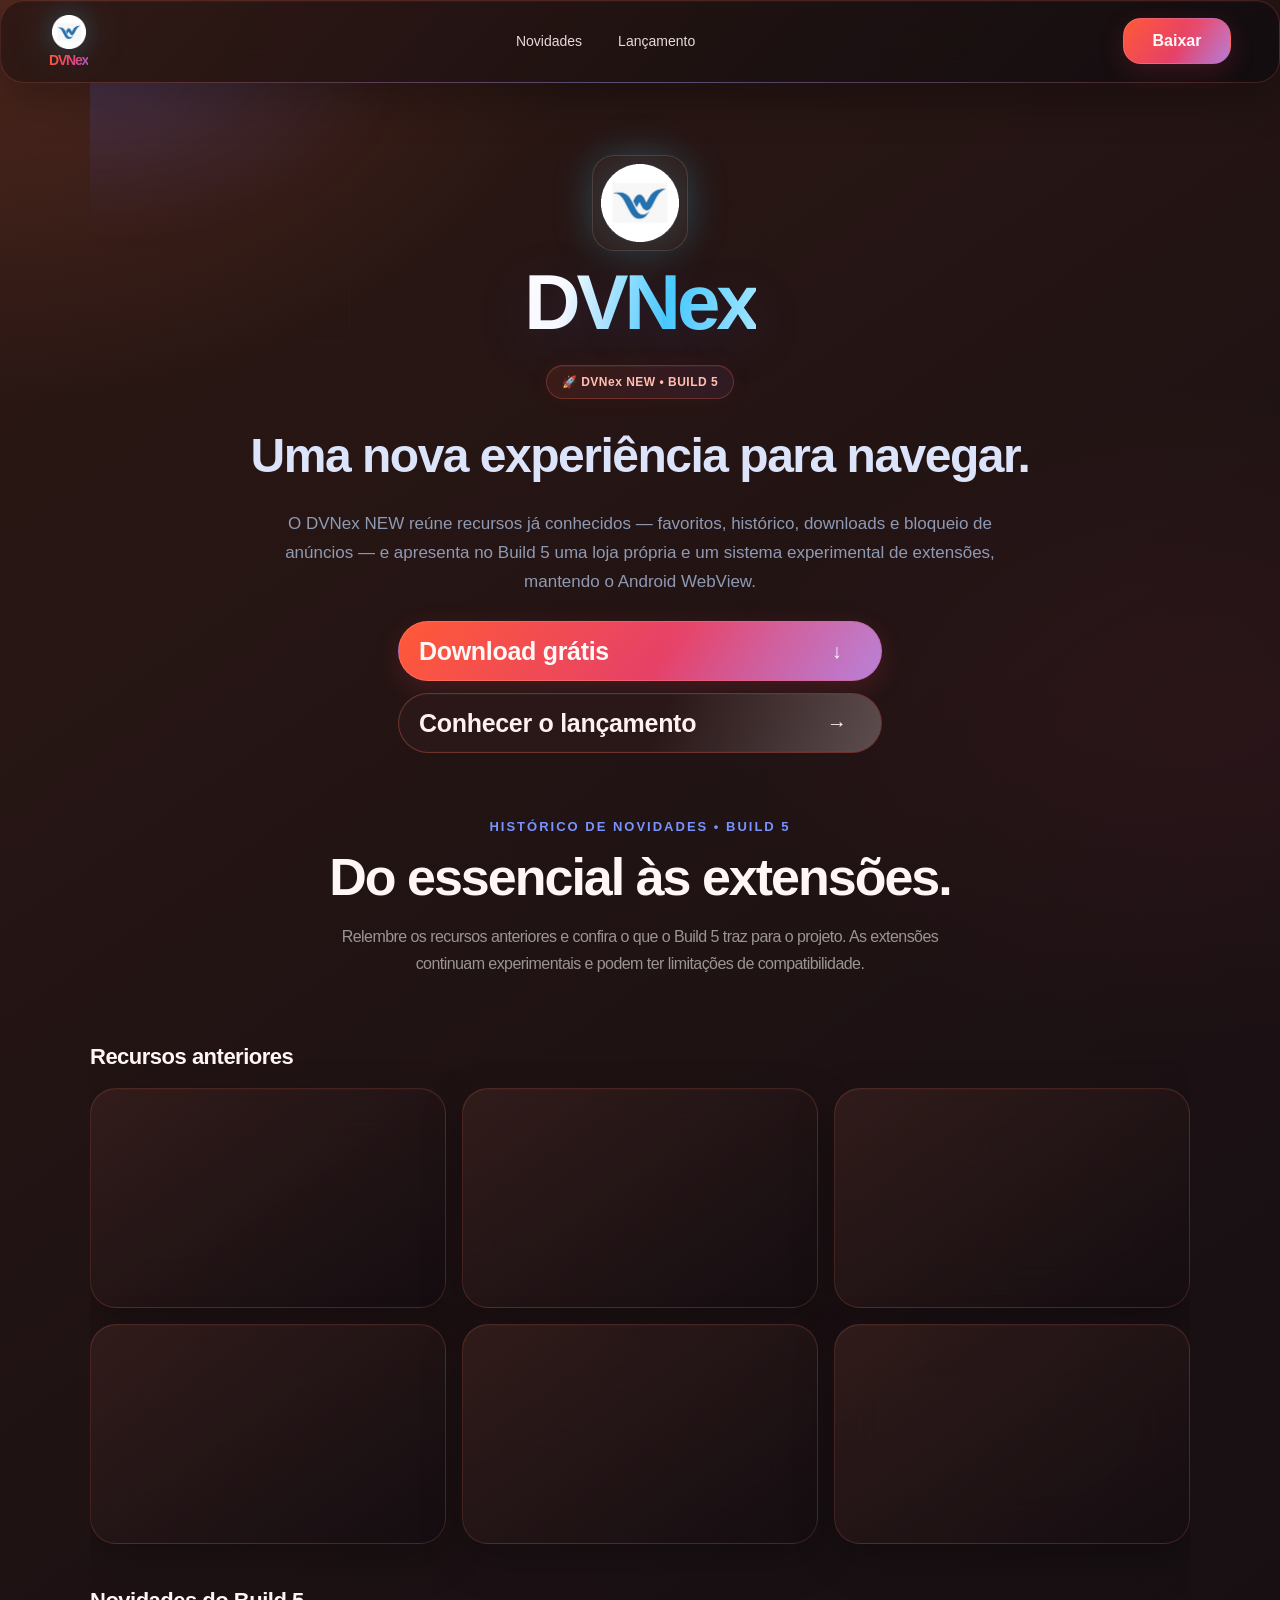
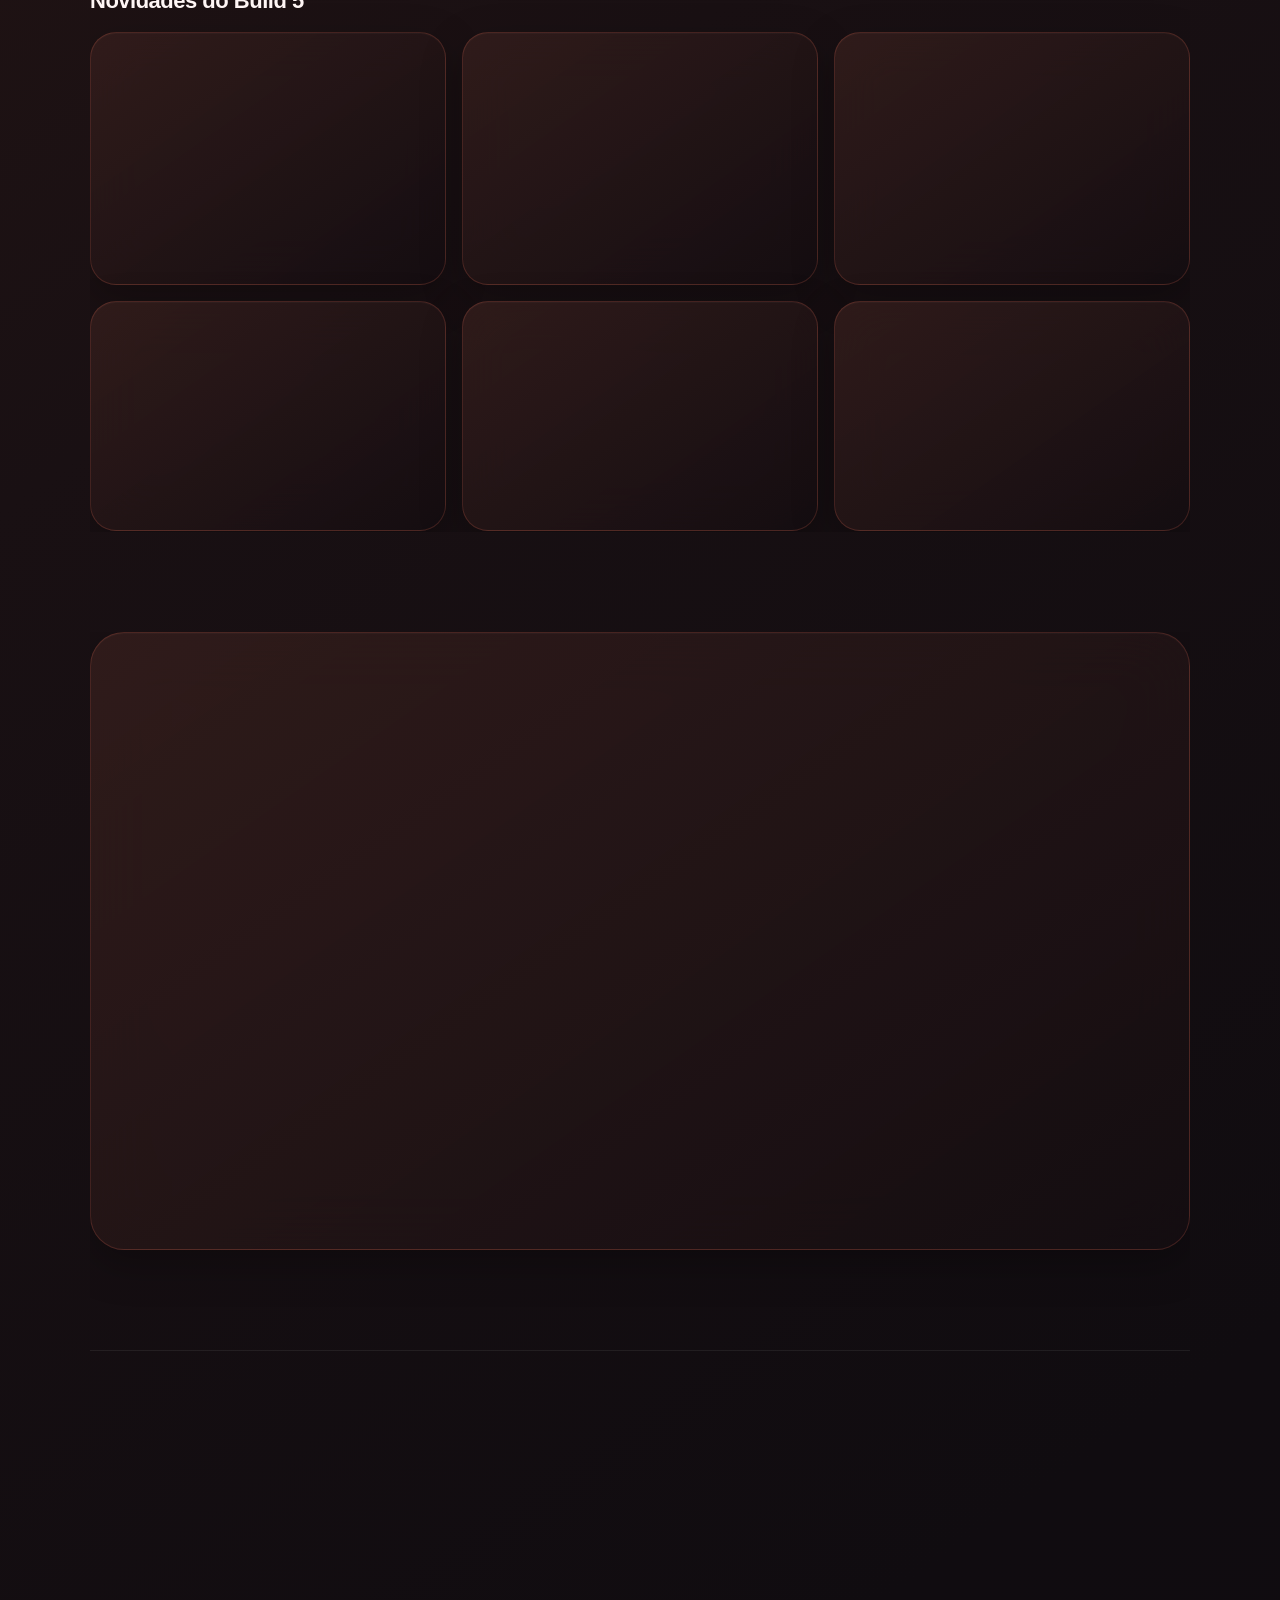
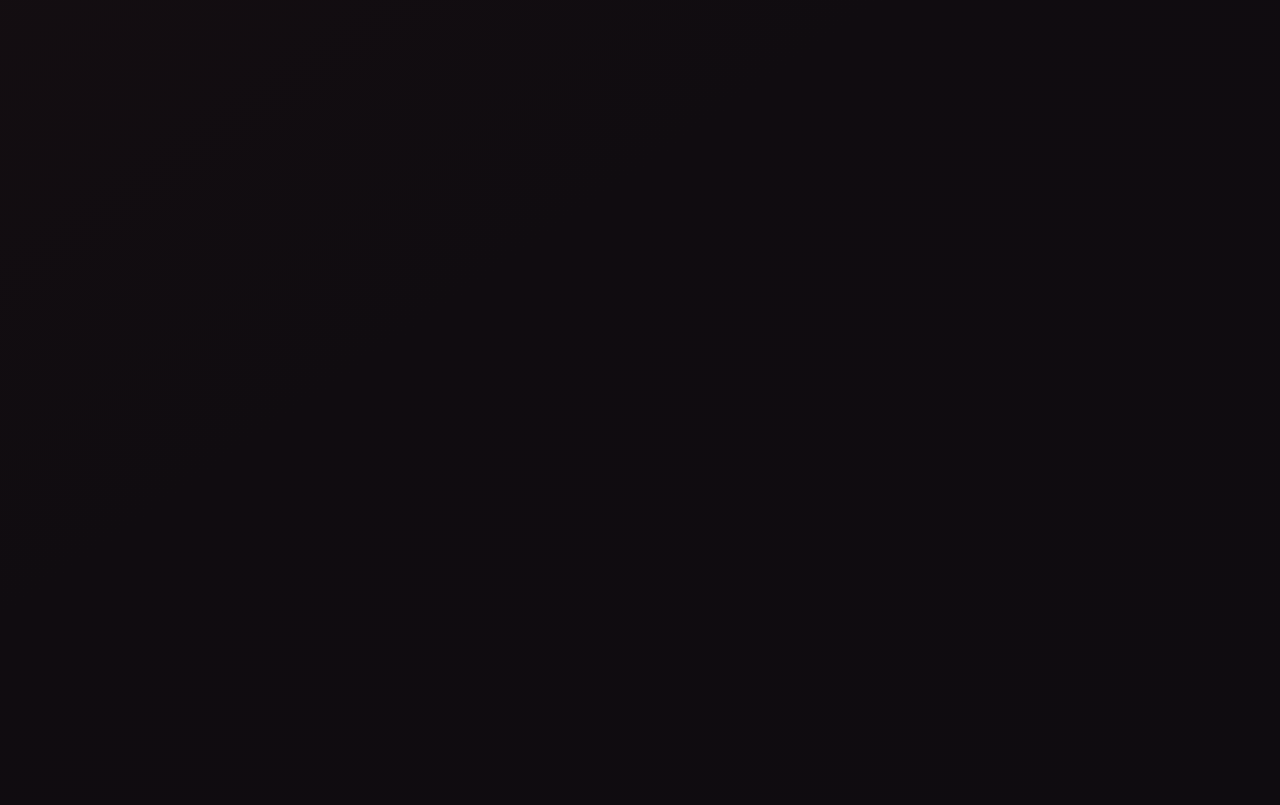
==== index.html @ d97e9b71 "Atualiza o site para Build 5 e restaura as novidades anteriores" ====
<!DOCTYPE html>

<html lang="pt-BR">
<head>
<meta charset="utf-8"/>
<meta content="width=device-width, initial-scale=1.0" name="viewport"/>
<meta name="theme-color" content="#100c10"/>
<title>DVNex NEW — Build 5 | Novidades e recursos</title>
<meta content="Conheça os recursos anteriores do DVNex NEW e as novidades do Build 5: loja própria de extensões, DVNex Extensions Engine experimental, personalização, leitor e controles de fonte." name="description"/>
<style>

        * {
            margin: 0;
            padding: 0;
            box-sizing: border-box;
        }

        html {
            scroll-behavior: smooth;
        }

        body {
            font-family:
                Inter,
                -apple-system,
                BlinkMacSystemFont,
                "Segoe UI",
                sans-serif;

            background:
                radial-gradient(
                    circle at 20% 10%,
                    rgba(60, 100, 255, .16),
                    transparent 35%
                ),
                radial-gradient(
                    circle at 80% 30%,
                    rgba(100, 70, 255, .12),
                    transparent 35%
                ),
                #070a12;

            color: #ffffff;

            min-height: 100vh;

            overflow-x: hidden;
        }

        body::before {
            content: "";

            position: fixed;

            inset: 0;

            pointer-events: none;

            background:
                linear-gradient(
                    120deg,
                    transparent 0%,
                    rgba(255,255,255,.025) 50%,
                    transparent 100%
                );

            opacity: .7;

            z-index: -1;
        }

        header {

            position: static;

            top: 18px;
            left: 50%;

            transform: translateX(-50%);

            width: min(
                1100px,
                calc(100% - 30px)
            );

            height: 70px;

            display: flex;

            align-items: center;

            justify-content: space-between;

            padding:
                0 18px;

            border:
                1px solid
                rgba(255,255,255,.10);

            border-radius: 24px;

            background:
                rgba(15,20,34,.68);

            backdrop-filter:
                blur(25px);

            -webkit-backdrop-filter:
                blur(25px);

            box-shadow:
                0 20px 60px
                rgba(0,0,0,.35);

            z-index: 1000;
        }

        .brand {

            display: flex;

            align-items: center;

            gap: 12px;

            text-decoration: none;

            color: white;
        }

        .brand-logo {

            width: 44px;
            height: 44px;

            object-fit: contain;

            display: block;

            border-radius: 12px;

            filter:
                drop-shadow(
                    0 6px 18px
                    rgba(70,110,255,.35)
                );
        }

        .brand-name {

            font-size: 18px;

            font-weight: 700;

            letter-spacing: -.4px;
        }

        nav {

            display: flex;

            align-items: center;

            gap: 8px;
        }

        nav a {

            color:
                rgba(255,255,255,.72);

            text-decoration: none;

            font-size: 14px;

            font-weight: 500;

            padding:
                10px 14px;

            border-radius: 14px;

            transition:
                .25s ease;
        }

        nav a:hover {

            color: white;

            background:
                rgba(255,255,255,.07);
        }

        .hero {

            min-height: 100vh;

            display: flex;

            align-items: center;

            justify-content: center;

            text-align: center;

            padding:
                130px 20px 80px;
        }

        .hero-content {

            max-width: 850px;

            margin: auto;
        }

        .hero-logo {

            width: 120px;
            height: 120px;

            object-fit: contain;

            display: block;

            margin:
                0 auto 28px;

            border-radius: 30px;

            filter:
                drop-shadow(
                    0 15px 45px
                    rgba(70,110,255,.30)
                );

            animation:
                logoFloat 4s ease-in-out infinite;
        }

        @keyframes logoFloat {

            0%,
            100% {
                transform:
                    translateY(0);
            }

            50% {
                transform:
                    translateY(-8px);
            }
        }

        .launch-badge {

            display: inline-flex;

            align-items: center;

            gap: 8px;

            padding:
                9px 16px;

            border:
                1px solid
                rgba(100,140,255,.25);

            border-radius: 999px;

            background:
                rgba(65,95,180,.12);

            color:
                #aebfff;

            font-size: 13px;

            font-weight: 600;

            margin-bottom: 22px;
        }

        .hero h1 {

            font-size:
                clamp(
                    48px,
                    9vw,
                    92px
                );

            line-height: .95;

            letter-spacing:
                -5px;

            margin-bottom: 25px;

            background:
                linear-gradient(
                    135deg,
                    #ffffff,
                    #b8c7ff 50%,
                    #728cff
                );

            -webkit-background-clip:
                text;

            background-clip:
                text;

            color:
                transparent;
        }

        .hero h2 {

            font-size:
                clamp(
                    22px,
                    4vw,
                    38px
                );

            margin-bottom: 18px;

            color:
                rgba(255,255,255,.94);
        }

        .hero p {

            max-width: 700px;

            margin:
                0 auto;

            color:
                rgba(255,255,255,.62);

            font-size: 18px;

            line-height: 1.7;
        }

        .hero-buttons {

            display: flex;

            justify-content: center;

            flex-wrap: wrap;

            gap: 12px;

            margin-top: 34px;
        }

        .button {

            display: inline-flex;

            align-items: center;

            justify-content: center;

            min-width: 170px;

            padding:
                14px 22px;

            border-radius: 17px;

            text-decoration: none;

            font-size: 14px;

            font-weight: 700;

            transition:
                transform .25s ease,
                background .25s ease,
                border .25s ease;
        }

        .button:hover {

            transform:
                translateY(-3px);
        }

        .button-primary {

            color: white;

            background:
                linear-gradient(
                    135deg,
                    #4b6cff,
                    #6d55ff
                );

            box-shadow:
                0 15px 40px
                rgba(70,90,255,.25);
        }

        .button-secondary {

            color: white;

            background:
                rgba(255,255,255,.055);

            border:
                1px solid
                rgba(255,255,255,.10);

            backdrop-filter:
                blur(15px);
        }

        section {

            width:
                min(
                    1100px,
                    calc(100% - 30px)
                );

            margin:
                0 auto;

            padding:
                100px 0;
        }

        .section-title {

            text-align: center;

            margin-bottom: 55px;
        }

        .section-title span {

            color:
                #7992ff;

            font-size: 13px;

            font-weight: 700;

            text-transform: uppercase;

            letter-spacing: 2px;
        }

        .section-title h2 {

            margin-top: 12px;

            font-size:
                clamp(
                    32px,
                    5vw,
                    52px
                );

            letter-spacing:
                -2px;
        }

        .section-title p {

            max-width: 650px;

            margin:
                16px auto 0;

            color:
                rgba(255,255,255,.55);

            line-height: 1.7;
        }

        .features {

            display: grid;

            grid-template-columns:
                repeat(
                    3,
                    1fr
                );

            gap: 16px;
        }

        .card {

            position: relative;

            padding: 28px;

            min-height: 220px;

            border:
                1px solid
                rgba(255,255,255,.09);

            border-radius: 26px;

            background:
                linear-gradient(
                    145deg,
                    rgba(255,255,255,.075),
                    rgba(255,255,255,.025)
                );

            backdrop-filter:
                blur(25px);

            -webkit-backdrop-filter:
                blur(25px);

            overflow: hidden;

            transition:
                transform .35s ease,
                border .35s ease,
                box-shadow .35s ease;
        }

        .card::before {

            content: "";

            position: absolute;

            width: 150px;
            height: 150px;

            top: -80px;
            right: -60px;

            border-radius: 50%;

            background:
                rgba(85,110,255,.16);

            filter:
                blur(25px);
        }

        .card:hover {

            transform:
                translateY(-7px);

            border-color:
                rgba(110,135,255,.25);

            box-shadow:
                0 25px 60px
                rgba(0,0,0,.25);
        }

        .card-icon {

            width: 50px;
            height: 50px;

            display: flex;

            align-items: center;
            justify-content: center;

            border-radius: 16px;

            background:
                rgba(90,115,255,.13);

            border:
                1px solid
                rgba(110,135,255,.16);

            font-size: 23px;

            margin-bottom: 22px;
        }

        .card h3 {

            font-size: 20px;

            margin-bottom: 10px;
        }

        .card p {

            color:
                rgba(255,255,255,.55);

            line-height: 1.65;

            font-size: 14px;
        }

        .downloads-box {

            position: relative;

            padding:
                65px 30px;

            text-align: center;

            border-radius: 34px;

            border:
                1px solid
                rgba(110,135,255,.18);

            background:
                radial-gradient(
                    circle at center,
                    rgba(80,100,255,.12),
                    rgba(255,255,255,.025)
                );

            backdrop-filter:
                blur(30px);

            overflow: hidden;
        }

        .downloads-box::before {

            content: "";

            position: absolute;

            width: 300px;
            height: 300px;

            left: 50%;
            top: 50%;

            transform:
                translate(-50%,-50%);

            background:
                rgba(80,100,255,.08);

            filter:
                blur(80px);

            border-radius: 50%;
        }

        .downloads-content {

            position: relative;

            z-index: 1;
        }

        .download-logo {

            width: 75px;
            height: 75px;

            object-fit: contain;

            margin:
                0 auto 20px;

            border-radius: 20px;

            filter:
                drop-shadow(
                    0 10px 30px
                    rgba(70,110,255,.30)
                );
        }

        .downloads-box h2 {

            font-size:
                clamp(
                    30px,
                    5vw,
                    48px
                );

            letter-spacing:
                -2px;

            margin-bottom: 15px;
        }

        .official {

            display: inline-block;

            padding:
                10px 18px;

            border-radius: 999px;

            background:
                rgba(76,105,255,.13);

            border:
                1px solid
                rgba(100,130,255,.22);

            color:
                #aebdff;

            font-weight: 700;

            font-size: 14px;

            margin-bottom: 22px;
        }

        .downloads-box p {

            max-width: 620px;

            margin:
                0 auto;

            color:
                rgba(255,255,255,.58);

            line-height: 1.7;
        }

        .launch-date {

            margin-top: 25px;

            font-size: 20px;

            font-weight: 800;

            color: white;
        }

        .download-disabled {

            display: inline-flex;

            margin-top: 28px;

            padding:
                14px 24px;

            border-radius: 16px;

            background:
                rgba(255,255,255,.05);

            border:
                1px solid
                rgba(255,255,255,.09);

            color:
                rgba(255,255,255,.45);

            font-size: 14px;

            font-weight: 700;
        }

        .release {

            text-align: center;

            padding-bottom:
                120px;
        }

        .release h2 {

            font-size:
                clamp(
                    38px,
                    7vw,
                    70px
                );

            letter-spacing:
                -3px;

            margin-bottom: 20px;
        }

        .release p {

            color:
                rgba(255,255,255,.55);

            font-size: 17px;

            line-height: 1.7;

            max-width: 600px;

            margin:
                auto;
        }

        .release-date {

            display: inline-block;

            margin-top: 28px;

            font-size: 18px;

            font-weight: 800;

            padding:
                13px 22px;

            border-radius: 17px;

            background:
                linear-gradient(
                    135deg,
                    rgba(70,100,255,.18),
                    rgba(110,75,255,.14)
                );

            border:
                1px solid
                rgba(100,125,255,.2);
        }

        footer {

            width:
                min(
                    1100px,
                    calc(100% - 30px)
                );

            margin:
                auto;

            padding:
                30px 0 45px;

            border-top:
                1px solid
                rgba(255,255,255,.07);

            display: flex;

            align-items: center;

            justify-content: space-between;

            gap: 20px;
        }

        .footer-brand {

            display: flex;

            align-items: center;

            gap: 10px;
        }

        .footer-logo {

            width: 34px;
            height: 34px;

            object-fit: contain;

            border-radius: 9px;
        }

        .footer-brand span {

            font-size: 14px;

            font-weight: 700;

            color:
                rgba(255,255,255,.75);
        }

        footer p {

            color:
                rgba(255,255,255,.35);

            font-size: 12px;
        }

        @media (max-width: 800px) {

            nav a {

                display: none;
            }

            .features {

                grid-template-columns:
                    1fr 1fr;
            }

            .hero h1 {

                letter-spacing:
                    -3px;
            }
        }

        @media (max-width: 560px) {

            header {

                height: 62px;

                top: 10px;

                border-radius: 20px;
            }

            .brand-logo {

                width: 38px;
                height: 38px;
            }

            .brand-name {

                font-size: 16px;
            }

            .hero {

                padding-top:
                    110px;
            }

            .hero-logo {

                width: 95px;
                height: 95px;
            }

            .hero p {

                font-size: 15px;
            }

            .features {

                grid-template-columns:
                    1fr;
            }

            section {

                padding:
                    70px 0;
            }

            .downloads-box {

                padding:
                    50px 20px;
            }

            footer {

                flex-direction:
                    column;

                text-align: center;
            }
        }

        .reveal {

            opacity: 0;

            transform:
                translateY(25px);

            transition:
                opacity .8s ease,
                transform .8s ease;
        }

        .reveal.active {

            opacity: 1;

            transform:
                translateY(0);
        }

        

        :root {
            --dv-blue: #6f8cff;
            --dv-purple: #9b7cff;
            --dv-text: rgba(255,255,255,.92);
            --dv-muted: rgba(255,255,255,.58);
            --dv-line: rgba(255,255,255,.10);
        }

        body {
            background:
                radial-gradient(circle at 50% -10%, rgba(92,122,255,.22), transparent 34%),
                radial-gradient(circle at 5% 45%, rgba(73,103,255,.10), transparent 30%),
                radial-gradient(circle at 95% 65%, rgba(142,92,255,.10), transparent 30%),
                #05070d;
        }

        body::after {
            content: "";
            position: fixed;
            inset: 0;
            pointer-events: none;
            z-index: -1;
            opacity: .32;
            background-image:
                linear-gradient(rgba(255,255,255,.018) 1px, transparent 1px),
                linear-gradient(90deg, rgba(255,255,255,.018) 1px, transparent 1px);
            background-size: 42px 42px;
            mask-image: linear-gradient(to bottom, black, transparent 80%);
        }

        header {
            border-color: rgba(255,255,255,.14);
            background: rgba(10,14,25,.62);
            box-shadow:
                0 22px 70px rgba(0,0,0,.42),
                inset 0 1px 0 rgba(255,255,255,.08);
        }

        header::after {
            content: "";
            position: absolute;
            left: 18px;
            right: 18px;
            bottom: -1px;
            height: 1px;
            background: linear-gradient(90deg, transparent, rgba(118,145,255,.55), transparent);
            opacity: .7;
        }

        .hero {
            position: relative;
        }

        .hero::before {
            content: "";
            position: absolute;
            width: min(620px, 90vw);
            height: 300px;
            left: 50%;
            top: 43%;
            transform: translate(-50%, -50%);
            background: radial-gradient(ellipse, rgba(79,105,255,.18), transparent 68%);
            filter: blur(22px);
            pointer-events: none;
            z-index: -1;
        }

        .hero-logo {
            width: 138px;
            height: 138px;
            padding: 8px;
            border: 1px solid rgba(255,255,255,.13);
            background: rgba(255,255,255,.035);
            box-shadow:
                0 25px 80px rgba(65,92,255,.25),
                inset 0 1px 0 rgba(255,255,255,.12);
        }

        .launch-badge {
            box-shadow:
                0 10px 35px rgba(76,101,255,.12),
                inset 0 1px 0 rgba(255,255,255,.08);
        }

        .hero h1 {
            text-shadow: 0 12px 55px rgba(89,113,255,.18);
        }

        .button {
            position: relative;
            overflow: hidden;
            border: 1px solid transparent;
            box-shadow: inset 0 1px 0 rgba(255,255,255,.12);
        }

        .button::before {
            content: "";
            position: absolute;
            top: 0;
            left: -120%;
            width: 80%;
            height: 100%;
            background: linear-gradient(100deg, transparent, rgba(255,255,255,.20), transparent);
            transform: skewX(-20deg);
            transition: left .65s ease;
        }

        .button:hover::before {
            left: 140%;
        }

        .button-primary {
            border-color: rgba(145,158,255,.28);
            box-shadow:
                0 16px 45px rgba(67,91,255,.24),
                inset 0 1px 0 rgba(255,255,255,.16);
        }

        .button-secondary {
            border-color: rgba(255,255,255,.13);
        }

        .card {
            background:
                linear-gradient(145deg, rgba(255,255,255,.085), rgba(255,255,255,.022));
            box-shadow:
                inset 0 1px 0 rgba(255,255,255,.055),
                0 12px 45px rgba(0,0,0,.10);
        }

        .card:hover {
            box-shadow:
                0 30px 75px rgba(0,0,0,.30),
                inset 0 1px 0 rgba(255,255,255,.08);
        }

        .card-icon {
            box-shadow:
                inset 0 1px 0 rgba(255,255,255,.08),
                0 10px 25px rgba(55,80,255,.08);
        }

        .downloads-box {
            box-shadow:
                0 35px 100px rgba(0,0,0,.28),
                inset 0 1px 0 rgba(255,255,255,.08);
        }

        .launch-date {
            box-shadow:
                0 12px 35px rgba(65,90,255,.10),
                inset 0 1px 0 rgba(255,255,255,.08);
        }

        .download-disabled {
            border: 1px solid rgba(255,255,255,.09);
            cursor: default;
        }

        footer {
            position: relative;
        }

        @media (max-width: 560px) {
            .hero-logo {
                width: 108px;
                height: 108px;
            }

            .hero h1 {
                font-size: clamp(48px, 16vw, 72px);
            }

            .hero-buttons {
                width: 100%;
            }

            .button,
            .download-disabled {
                width: 100%;
                min-width: 0;
            }
        }

        

        header {
            height: 68px;
            top: 14px;
            width: min(1120px, calc(100% - 28px));
            padding: 0 14px 0 12px;
            border-radius: 20px;
            background: rgba(9, 12, 20, .82);
            border-color: rgba(255,255,255,.11);
            backdrop-filter: blur(22px) saturate(150%);
            -webkit-backdrop-filter: blur(22px) saturate(150%);
        }

        .brand {
            gap: 11px;
        }

        .brand-logo {
            width: 44px;
            height: 44px;
            border-radius: 14px;
            object-fit: cover;
            box-shadow: 0 0 22px rgba(66, 207, 255, .18);
        }

        .brand-name {
            font-size: 25px;
            font-weight: 800;
            letter-spacing: -1.2px;
        }

        .header-download {
            display: inline-flex;
            align-items: center;
            justify-content: center;
            min-width: 108px;
            height: 46px;
            padding: 0 22px;
            border: 1px solid rgba(255,255,255,.16);
            border-radius: 16px;
            color: #fff;
            text-decoration: none;
            font-size: 16px;
            font-weight: 750;
            transition: .25s ease;
            background: rgba(255,255,255,.015);
        }

        .header-download:hover {
            transform: translateY(-2px);
            border-color: rgba(83, 211, 255, .5);
            box-shadow: 0 0 28px rgba(40, 190, 255, .12);
        }

        .hero {
            min-height: 760px;
            padding: 150px 20px 90px;
            position: relative;
            overflow: hidden;
        }

        .hero::after {
            content: "";
            position: absolute;
            width: 520px;
            height: 520px;
            left: 50%;
            top: 42%;
            transform: translate(-50%, -50%);
            background: radial-gradient(circle, rgba(45, 119, 255, .18), transparent 68%);
            filter: blur(10px);
            pointer-events: none;
        }

        .hero-content {
            position: relative;
            z-index: 2;
            max-width: 900px;
        }

        .hero-brand-row {
            display: flex;
            align-items: center;
            justify-content: center;
            gap: 20px;
            margin-bottom: 24px;
        }

        .hero-logo {
            width: 78px;
            height: 78px;
            border-radius: 22px;
            object-fit: cover;
            margin: 0;
            box-shadow: 0 0 40px rgba(50, 202, 255, .17);
        }

        .hero h1 {
            margin: 0;
            font-size: clamp(46px, 8vw, 86px);
            line-height: 1;
            letter-spacing: -4px;
            background: linear-gradient(100deg, #fff 18%, #49cfff 62%, #a7eaff 100%);
            -webkit-background-clip: text;
            background-clip: text;
            color: transparent;
        }

        .launch-badge {
            display: inline-flex;
            margin: 0 auto 26px;
            padding: 9px 15px;
            border: 1px solid rgba(92, 206, 255, .18);
            border-radius: 999px;
            background: rgba(36, 125, 255, .07);
            color: #9bdfff;
            font-size: 12px;
            font-weight: 750;
            letter-spacing: .5px;
        }

        .hero h2 {
            max-width: 850px;
            margin: 0 auto;
            font-size: clamp(28px, 5vw, 48px);
            line-height: 1.28;
            letter-spacing: -1.5px;
            color: #dbe4fa;
        }

        .hero p {
            max-width: 680px;
            margin: 24px auto 0;
            color: #8e9ab4;
            font-size: 17px;
            line-height: 1.7;
        }

        .hero-buttons {
            display: flex;
            flex-direction: column;
            gap: 16px;
            align-items: center;
            margin-top: 42px;
        }

        .hero-buttons .button {
            width: min(640px, 92vw);
            min-height: 76px;
            border-radius: 28px;
            font-size: 22px;
            font-weight: 800;
            letter-spacing: -.3px;
            justify-content: center;
            box-shadow: none;
        }

        .hero-buttons .button span {
            margin-left: auto;
            padding-right: 24px;
            font-size: 30px;
        }

        .hero-buttons .button-primary {
            color: #06101b;
            background: linear-gradient(135deg, #78dcff 0%, #3bb9f1 100%);
            border: 1px solid rgba(164, 235, 255, .7);
            box-shadow: 0 12px 42px rgba(49, 183, 242, .18);
        }

        .hero-buttons .button-primary:hover {
            box-shadow: 0 18px 55px rgba(49, 183, 242, .28);
        }

        .hero-buttons .button-secondary {
            color: #edf2ff;
            background: rgba(255,255,255,.012);
            border: 1px solid rgba(255,255,255,.12);
            box-shadow: inset 0 0 0 1px rgba(255,255,255,.02);
        }

        .hero-buttons .button-secondary:hover {
            border-color: rgba(255,255,255,.25);
            background: rgba(255,255,255,.035);
        }

        @media (max-width: 700px) {
            header {
                position: absolute;
                top: 14px;
            }

            header nav {
                display: none;
            }

            .header-download {
                min-width: 96px;
                height: 44px;
                padding: 0 18px;
                border-radius: 15px;
            }

            .brand-logo {
                width: 42px;
                height: 42px;
            }

            .brand-name {
                font-size: 24px;
            }

            .hero {
                min-height: 820px;
                padding: 145px 16px 75px;
            }

            .hero-brand-row {
                gap: 15px;
                margin-bottom: 22px;
            }

            .hero-logo {
                width: 66px;
                height: 66px;
                border-radius: 19px;
            }

            .hero h1 {
                font-size: 50px;
                letter-spacing: -2.5px;
            }

            .hero h2 {
                font-size: 29px;
                line-height: 1.35;
            }

            .hero p {
                font-size: 15px;
                line-height: 1.6;
                padding: 0 8px;
            }

            .hero-buttons {
                margin-top: 34px;
                gap: 14px;
            }

            .hero-buttons .button {
                min-height: 76px;
                width: min(640px, 94vw);
                border-radius: 27px;
                font-size: 20px;
            }
        }

    </style>
<style id="final-layout-fix">

html{scroll-behavior:smooth;background:#070b14!important;overflow-x:hidden}
body{margin:0!important;min-height:100%!important;background:#070b14!important;color:#edf2ff!important;overflow-x:hidden!important}
body::before,body::after{pointer-events:none!important;z-index:0!important}
header,main,footer,section,article,.container,.hero,.hero-content,.hero-buttons,.cards,.card,.section,.section-inner{position:relative!important;z-index:1!important}
header{position:static!important;top:auto!important;height:auto!important;min-height:64px!important;display:flex!important;align-items:center!important;justify-content:space-between!important;gap:16px!important;padding:14px clamp(16px,4vw,48px)!important;background:rgba(7,11,20,.82)!important;backdrop-filter:blur(18px)!important}
.brand,.brand-logo,.brand-name{position:relative!important;z-index:3!important}
.brand{display:flex!important;align-items:center!important;gap:10px!important;text-decoration:none!important}
.brand-logo{width:38px!important;height:38px!important;object-fit:contain!important;display:block!important;position:relative!important;inset:auto!important;transform:none!important}
.hero{min-height:0!important;height:auto!important;padding:clamp(56px,9vw,110px) 20px 64px!important;display:block!important;isolation:isolate!important}
.hero::before,.hero::after{pointer-events:none!important;z-index:-1!important;position:absolute!important;inset:0!important;content:""!important}
.hero-content{max-width:1100px!important;margin:0 auto!important;text-align:center!important}
.hero-logo{width:clamp(76px,12vw,124px)!important;height:clamp(76px,12vw,124px)!important;max-width:100%!important;object-fit:contain!important;display:block!important;margin:0 auto 24px!important;position:relative!important;inset:auto!important;transform:none!important;z-index:2!important}
.hero h1,.hero h2,.hero p{position:relative!important;z-index:2!important}
.hero h1{font-size:clamp(38px,7vw,78px)!important;line-height:1.02!important;overflow-wrap:anywhere!important}
.hero p{max-width:760px!important;margin-left:auto!important;margin-right:auto!important}
.hero-buttons{display:flex!important;justify-content:center!important;align-items:center!important;flex-wrap:wrap!important;gap:12px!important}
section{scroll-margin-top:90px!important}
.reveal{opacity:1!important;transform:none!important;visibility:visible!important}
.bg-grid,.grid-bg,.background-grid,.noise,.glow{pointer-events:none!important;z-index:0!important}
img{max-width:100%!important}
@media(max-width:700px){
 header{flex-wrap:wrap!important}
 nav{display:flex!important;flex-wrap:wrap!important;gap:10px!important}
 .hero{padding-top:42px!important}
 .hero-logo{margin-bottom:18px!important}
 .hero-buttons a,.hero-buttons button{max-width:100%!important}
}
</style>
<style id="dv-final-mobile-fix">

html, body {
  min-height: 100%;
  height: auto !important;
  overflow-x: hidden;
}
body {
  position: relative !important;
  padding-top: 0 !important;
}
body::before, body::after {
  position: fixed !important;
  inset: 0 !important;
  pointer-events: none !important;
  z-index: 0 !important;
}
header {
  position: static !important;
  top: auto !important;
  left: auto !important;
  transform: none !important;
  width: min(1100px, calc(100% - 24px)) !important;
  margin: 12px auto 0 !important;
  z-index: 20 !important;
}
main, section, .hero, .hero-content, .container, .content, footer {
  position: relative;
  z-index: 1;
}
.hero {
  min-height: auto !important;
  height: auto !important;
  padding-top: 72px !important;
  padding-bottom: 64px !important;
}
.hero-logo {
  width: 88px !important;
  height: 88px !important;
  max-width: 88px !important;
  max-height: 88px !important;
  position: relative !important;
  z-index: 2 !important;
}
.reveal, .reveal.active {
  opacity: 1 !important;
  transform: none !important;
}
@media (max-width: 640px) {
  header {
    top: 8px !important;
    margin-top: 8px !important;
    min-height: 58px !important;
    height: auto !important;
    padding: 10px 12px !important;
  }
  .hero {
    padding: 48px 16px 42px !important;
  }
  .hero h1 {
    font-size: clamp(2rem, 10vw, 3.3rem) !important;
    line-height: 1.04 !important;
  }
  .hero h2 {
    font-size: 1.05rem !important;
  }
  .hero p {
    font-size: .98rem !important;
    line-height: 1.6 !important;
  }
  .hero-logo {
    width: 72px !important;
    height: 72px !important;
    max-width: 72px !important;
    max-height: 72px !important;
  }
  .hero-buttons, .actions, .buttons {
    flex-wrap: wrap !important;
    gap: 10px !important;
  }
  .card, .feature-card, .glass-card, .launch-box {
    min-width: 0 !important;
    width: 100% !important;
  }
}
</style>
<style id="icon-size-fix">

.card-icon {
  width: 48px !important;
  height: 48px !important;
  min-width: 48px !important;
  min-height: 48px !important;
  font-size: 22px !important;
  line-height: 1 !important;
  display: inline-flex !important;
  align-items: center !important;
  justify-content: center !important;
  overflow: hidden !important;
}
.hero-buttons .button span {
  display: inline-flex !important;
  align-items: center !important;
  justify-content: center !important;
  width: 20px !important;
  height: 20px !important;
  font-size: 20px !important;
  line-height: 1 !important;
  flex: 0 0 20px !important;
}
.official, .launch-date {
  font-size: 14px !important;
  line-height: 1.35 !important;
  display: inline-flex !important;
  align-items: center !important;
  justify-content: center !important;
  gap: 6px !important;
  text-align: center !important;
}
.downloads-box .button {
  font-size: 18px !important;
  line-height: 1.2 !important;
  gap: 8px !important;
}
.downloads-box .button::first-letter {
  font-size: 18px !important;
}
@media (max-width: 560px) {
  .card-icon {
    width: 42px !important;
    height: 42px !important;
    min-width: 42px !important;
    min-height: 42px !important;
    font-size: 19px !important;
    border-radius: 13px !important;
  }
  .official, .launch-date {
    font-size: 12px !important;
  }
  .downloads-box .button {
    font-size: 16px !important;
    min-height: 58px !important;
  }
}
</style>
<style id="brand-logo-above-name">

header .brand {
  display: inline-flex !important;
  flex-direction: column !important;
  align-items: center !important;
  justify-content: center !important;
  gap: 4px !important;
  text-align: center !important;
}
header .brand-logo {
  width: 34px !important;
  height: 34px !important;
  max-width: 34px !important;
  max-height: 34px !important;
  object-fit: contain !important;
  margin: 0 auto !important;
}
header .brand-name {
  display: block !important;
  line-height: 1.05 !important;
  font-size: 14px !important;
  margin: 0 !important;
}
@media (max-width: 640px) {
  header .brand { gap: 3px !important; }
  header .brand-logo {
    width: 28px !important;
    height: 28px !important;
    max-width: 28px !important;
    max-height: 28px !important;
  }
  header .brand-name { font-size: 12px !important; }
}
</style>
<style id="hero-logo-above-name-final">
.hero-brand-row {
  display:flex !important;
  flex-direction:column !important;
  align-items:center !important;
  justify-content:center !important;
  gap:12px !important;
  text-align:center !important;
}
.hero-brand-row .hero-logo {
  width:96px !important;
  height:96px !important;
  max-width:96px !important;
  max-height:96px !important;
  object-fit:contain !important;
  display:block !important;
  margin:0 auto !important;
  position:relative !important;
  inset:auto !important;
}
.hero-brand-row h1 {
  margin:0 !important;
  line-height:1 !important;
}
@media (max-width:640px){
  .hero-brand-row { gap:10px !important; }
  .hero-brand-row .hero-logo {
    width:72px !important; height:72px !important;
    max-width:72px !important; max-height:72px !important;
  }
}
</style>
<style id="ajuste-botoes-menores">

.hero-buttons {
  width: 100% !important;
  max-width: 620px !important;
  margin: 24px auto 0 !important;
  gap: 12px !important;
}
.hero-buttons .button,
.hero-buttons a.button {
  width: 78% !important;
  max-width: 520px !important;
  min-height: 58px !important;
  height: auto !important;
  padding: 14px 20px !important;
  border-radius: 30px !important;
  font-size: clamp(17px, 4.2vw, 25px) !important;
  line-height: 1.2 !important;
  box-sizing: border-box !important;
  display: flex !important;
  align-items: center !important;
  justify-content: center !important;
  text-align: center !important;
}
@media (max-width: 600px) {
  .hero-buttons .button,
  .hero-buttons a.button {
    width: 82% !important;
    max-width: 360px !important;
    min-height: 54px !important;
    padding: 12px 16px !important;
    font-size: 17px !important;
    border-radius: 28px !important;
  }
}
</style>
<style id="dvnex-normal-topbar">

html, body {
  margin: 0 !important;
  padding-top: 0 !important;
}
body {
  overflow-x: hidden;
}
body > header, header {
  position: relative !important;
  top: auto !important;
  right: auto !important;
  bottom: auto !important;
  left: auto !important;
  transform: none !important;
  width: min(1100px, calc(100% - 24px)) !important;
  margin: 12px auto 0 !important;
  z-index: 10 !important;
}
</style>
<style id="dvnex-normal-topbar-fix">

html, body { margin: 0 !important; padding: 0 !important; }
body { overflow-x: hidden !important; }
body > header, header {
  position: relative !important;
  top: auto !important;
  right: auto !important;
  bottom: auto !important;
  left: auto !important;
  width: 100% !important;
  min-height: 0 !important;
  height: auto !important;
  transform: none !important;
  z-index: 10 !important;
  margin: 0 auto !important;
  box-sizing: border-box !important;
}
header.is-scrolled, header.scrolled {
  background: transparent !important;
  box-shadow: none !important;
}
</style>
<style id="final-normal-flow-header">

html body > header, html header {
  position: static !important;
  inset: auto !important;
  top: auto !important;
  right: auto !important;
  bottom: auto !important;
  left: auto !important;
  transform: none !important;
  z-index: auto !important;
  width: 100% !important;
  margin: 0 auto !important;
}
</style>
<style id="dv-header-scroll-normal">

header,
.navbar,
.topbar,
.site-header {
  position: static !important;
  top: auto !important;
  bottom: auto !important;
  left: auto !important;
  right: auto !important;
  transform: none !important;
  width: 100% !important;
}
</style>
<style id="dvnex-final-header-flow-fix">

html, body { margin: 0 !important; padding: 0 !important; }
body { overflow-x: hidden !important; }
body > header, header {
  position: static !important;
  inset: auto !important;
  transform: none !important;
  float: none !important;
  display: flex !important;
  width: 100% !important;
  max-width: none !important;
  min-height: 74px !important;
  height: auto !important;
  margin: 0 !important;
  box-sizing: border-box !important;
  z-index: auto !important;
}
header::before, header::after { pointer-events: none !important; }
main {
  position: static !important;
  margin: 0 !important;
  padding-top: 0 !important;
}
.hero, #lancamento, .section, section {
  position: relative !important;
  clear: both !important;
  margin-top: 0 !important;
}
.hero-brand-row {
  position: static !important;
  transform: none !important;
  margin-top: 0 !important;
}
.hero-brand-row .hero-logo {
  position: relative !important;
  inset: auto !important;
  transform: none !important;
}
@media (max-width: 600px) {
  body > header, header {
    min-height: 68px !important;
    padding: 10px 14px !important;
    gap: 8px !important;
  }
  header .brand-logo { width: 34px !important; height: 34px !important; }
  header .brand-name { font-size: 18px !important; }
  .header-download { font-size: 14px !important; padding: 10px 16px !important; }
}
</style>
<style id="force-header-in-document-flow">

html body > header,
html body > .header,
html body > .navbar,
html body > .topbar,
html body > .site-header {
  position: static !important;
  inset: auto !important;
  top: auto !important;
  right: auto !important;
  bottom: auto !important;
  left: auto !important;
  transform: none !important;
  float: none !important;
  width: 100% !important;
  max-width: none !important;
  margin: 0 !important;
  z-index: auto !important;
}

html body > header,
html body > header * {
  animation: none !important;
}
</style>
<style id="header-scroll-with-page-final">

html, body {
  margin: 0 !important;
  padding: 0 !important;
  overflow-x: hidden !important;
}

body > header,
header,
.navbar,
.topbar,
.site-header {
  position: static !important;
  inset: auto !important;
  top: auto !important;
  right: auto !important;
  bottom: auto !important;
  left: auto !important;
  transform: none !important;
  float: none !important;
  clear: both !important;
  width: 100% !important;
  max-width: none !important;
  margin: 0 !important;
  z-index: auto !important;
  height: auto !important;
  min-height: 0 !important;
}

header.is-scrolled,
header.scrolled,
.navbar.is-scrolled,
.navbar.scrolled,
.topbar.is-scrolled,
.topbar.scrolled {
  position: static !important;
  top: auto !important;
  transform: none !important;
  box-shadow: none !important;
}

main,
.hero,
section,
#inicio,
#lancamento {
  margin-top: 0 !important;
  padding-top: revert;
}
</style>
<style id="dvnex-animations">

@keyframes dvFadeUp {
  from { opacity: 0; transform: translateY(28px); }
  to { opacity: 1; transform: translateY(0); }
}

@keyframes dvGlowPulse {
  0%, 100% { box-shadow: 0 0 0 rgba(73,207,255,0), 0 0 28px rgba(73,207,255,.08); }
  50% { box-shadow: 0 0 26px rgba(73,207,255,.16), 0 0 55px rgba(73,207,255,.08); }
}

@keyframes dvFloat {
  0%, 100% { transform: translateY(0); }
  50% { transform: translateY(-7px); }
}

@keyframes dvShimmer {
  0% { background-position: -220% 0; }
  100% { background-position: 220% 0; }
}

@keyframes dvBorderGlow {
  0%, 100% { border-color: rgba(255,255,255,.10); }
  50% { border-color: rgba(73,207,255,.42); }
}

.dv-animate {
  opacity: 0;
  animation: dvFadeUp .8s cubic-bezier(.2,.75,.25,1) forwards;
}

.dv-delay-1 { animation-delay: .10s; }
.dv-delay-2 { animation-delay: .20s; }
.dv-delay-3 { animation-delay: .30s; }
.dv-delay-4 { animation-delay: .40s; }

header .brand-logo,
.hero-logo,
.download-logo,
.footer-logo {
  animation: dvFloat 4.5s ease-in-out infinite;
}

header {
  animation: dvBorderGlow 5s ease-in-out infinite;
}

.card {
  animation: dvGlowPulse 6s ease-in-out infinite;
  transition: transform .35s ease, box-shadow .35s ease, border-color .35s ease;
}

.card:hover {
  transform: translateY(-9px) scale(1.015);
}

.button,
.header-download {
  position: relative;
  overflow: hidden;
}

.button::after,
.header-download::after {
  content: "";
  position: absolute;
  inset: 0;
  background: linear-gradient(
    110deg,
    transparent 25%,
    rgba(255,255,255,.22) 50%,
    transparent 75%
  );
  background-size: 220% 100%;
  animation: dvShimmer 4s ease-in-out infinite;
  pointer-events: none;
}

@media (prefers-reduced-motion: reduce) {
  *,
  *::before,
  *::after {
    animation-duration: .01ms !important;
    animation-iteration-count: 1 !important;
    transition-duration: .01ms !important;
    scroll-behavior: auto !important;
  }

  .dv-animate {
    opacity: 1 !important;
    transform: none !important;
  }
}
</style>

<style id="dvnex-all-three-animations">

body::before {
  background:
    radial-gradient(circle at 12% 18%, rgba(73,207,255,.13) 0 1px, transparent 2px),
    radial-gradient(circle at 78% 28%, rgba(167,130,255,.16) 0 1px, transparent 2px),
    radial-gradient(circle at 35% 72%, rgba(73,207,255,.12) 0 1px, transparent 2px),
    radial-gradient(circle at 88% 84%, rgba(167,130,255,.14) 0 1px, transparent 2px);
  background-size: 180px 180px, 240px 240px, 210px 210px, 280px 280px;
  animation: dvParticles 22s linear infinite;
}

@keyframes dvParticles {
  from { background-position: 0 0, 0 0, 0 0, 0 0; }
  to { background-position: 180px 360px, -240px 300px, 210px -420px, -280px 280px; }
}

.hero-content {
  animation: dvHeroEnter 1.1s cubic-bezier(.2,.75,.25,1) both;
}

@keyframes dvHeroEnter {
  from { opacity: 0; transform: translateY(34px) scale(.98); filter: blur(5px); }
  to { opacity: 1; transform: translateY(0) scale(1); filter: blur(0); }
}

.hero-logo {
  animation:
    dvFloat 4.5s ease-in-out infinite,
    dvLogoGlow 4s ease-in-out infinite;
}

@keyframes dvLogoGlow {
  0%, 100% { filter: drop-shadow(0 0 12px rgba(73,207,255,.12)); }
  50% { filter: drop-shadow(0 0 34px rgba(73,207,255,.42)); }
}

.card:nth-child(1) { animation-delay: .05s; }
.card:nth-child(2) { animation-delay: .15s; }
.card:nth-child(3) { animation-delay: .25s; }
.card:nth-child(4) { animation-delay: .35s; }
.card:nth-child(5) { animation-delay: .45s; }
.card:nth-child(6) { animation-delay: .55s; }

.card:hover {
  transform: translateY(-10px) scale(1.025) rotateX(1deg);
  border-color: rgba(73,207,255,.45);
  box-shadow:
    0 20px 70px rgba(0,0,0,.38),
    0 0 35px rgba(73,207,255,.12),
    inset 0 1px 0 rgba(255,255,255,.12);
}

.button,
.header-download {
  transition:
    transform .3s cubic-bezier(.2,.8,.2,1),
    box-shadow .3s ease,
    border-color .3s ease,
    filter .3s ease;
}

.button:hover,
.header-download:hover {
  transform: translateY(-4px) scale(1.025);
  filter: brightness(1.08);
}

.button:active,
.header-download:active {
  transform: translateY(0) scale(.98);
}

.button::after,
.header-download::after {
  animation: dvButtonShine 3.8s ease-in-out infinite;
}

@keyframes dvButtonShine {
  0%, 35% { background-position: -220% 0; }
  70%, 100% { background-position: 220% 0; }
}

.downloads-box,
.release {
  animation: dvSectionGlow 8s ease-in-out infinite;
}

@keyframes dvSectionGlow {
  0%, 100% { box-shadow: 0 20px 80px rgba(0,0,0,.16); }
  50% { box-shadow: 0 20px 90px rgba(73,130,255,.12); }
}

.card-icon {
  animation: dvIconFloat 5s ease-in-out infinite;
}

.card:nth-child(even) .card-icon {
  animation-delay: 1.2s;
}

@keyframes dvIconFloat {
  0%, 100% { transform: translateY(0); }
  50% { transform: translateY(-4px); }
}

@media (prefers-reduced-motion: reduce) {
  body::before,
  .hero-content,
  .hero-logo,
  .card,
  .downloads-box,
  .release,
  .card-icon,
  .button::after,
  .header-download::after {
    animation: none !important;
  }

  .card:hover,
  .button:hover,
  .header-download:hover {
    transform: none !important;
  }
}
</style>
<style id="dvnex-performance-optimization">

section,
.downloads-box,
.release,
footer {
  content-visibility: auto;
  contain-intrinsic-size: 1px 420px;
}

.card,
.button,
.header-download,
.hero-logo,
.card-icon {
  will-change: auto;
}

.card:hover,
.button:hover,
.header-download:hover,
.hero-logo:hover {
  will-change: transform;
}

@media (max-width: 700px) {
  header,
  .card,
  .downloads-box,
  .button-secondary {
    backdrop-filter: none !important;
    -webkit-backdrop-filter: none !important;
  }

  body::before,
  body::after {
    animation: none !important;
  }

  .card,
  .downloads-box,
  .release,
  .card-icon {
    animation: none !important;
  }

  .hero-logo {
    animation: dvFloat 7s ease-in-out infinite !important;
  }
}

@media (prefers-reduced-motion: reduce) {
  *,
  *::before,
  *::after {
    animation: none !important;
    transition: none !important;
    scroll-behavior: auto !important;
  }
}
</style>

<style id="dvnex-hidden-tab-optimization">
.dv-page-hidden *,
.dv-page-hidden *::before,
.dv-page-hidden *::after {
  animation-play-state: paused !important;
}
</style>
<style id="dvnex-max-performance-motion">
/* Performance-first motion pack: rich animations without layout-jank */
html { text-rendering: optimizeLegibility; -webkit-font-smoothing: antialiased; }
img { content-visibility:auto; }
section:not(.hero), footer { content-visibility:auto; contain-intrinsic-size: 700px; }
.card, .downloads-box, .hero-logo, .brand-logo, .download-logo, .footer-logo { backface-visibility:hidden; -webkit-backface-visibility:hidden; }

@keyframes dvAuroraShift {
  0%   { background-position: 0% 0%, 100% 20%, 50% 100%; }
  50%  { background-position: 35% 12%, 65% 45%, 75% 70%; }
  100% { background-position: 0% 0%, 100% 20%, 50% 100%; }
}
body {
  background-size: 180% 180%, 180% 180%, 160% 160%, auto !important;
  animation: dvAuroraShift 20s ease-in-out infinite alternate;
}

@keyframes dvGridDrift {
  0% { background-position: 0 0, 0 0; }
  100% { background-position: 42px 28px, 28px 42px; }
}
body::after {
  animation: dvGridDrift 24s linear infinite;
}

@keyframes dvBrandFloat {
  0%,100% { transform: translate3d(0,0,0) rotate(0deg); }
  25% { transform: translate3d(0,-2px,0) rotate(-1deg); }
  75% { transform: translate3d(0,2px,0) rotate(1deg); }
}
@keyframes dvBrandGlow {
  0%,100% { filter: drop-shadow(0 6px 18px rgba(70,110,255,.25)); }
  50% { filter: drop-shadow(0 8px 30px rgba(73,207,255,.48)); }
}
header .brand-logo {
  animation: dvBrandFloat 4.8s ease-in-out infinite, dvBrandGlow 3.8s ease-in-out infinite;
}

@keyframes dvHeroFloat {
  0%,100% { transform: translate3d(0,0,0) rotate(0deg) scale(1); }
  50% { transform: translate3d(0,-10px,0) rotate(.8deg) scale(1.015); }
}
@keyframes dvHeroGlow {
  0%,100% { box-shadow: 0 25px 80px rgba(65,92,255,.20), inset 0 1px 0 rgba(255,255,255,.12); }
  50% { box-shadow: 0 30px 100px rgba(49,200,255,.28), 0 0 40px rgba(73,207,255,.16), inset 0 1px 0 rgba(255,255,255,.15); }
}
.hero-logo {
  animation: dvHeroFloat 5.5s ease-in-out infinite, dvHeroGlow 4.5s ease-in-out infinite !important;
}

@keyframes dvBadgePulse {
  0%,100% { transform: translateY(0) scale(1); box-shadow: 0 10px 35px rgba(76,101,255,.10), 0 0 0 rgba(73,207,255,0); }
  50% { transform: translateY(-2px) scale(1.018); box-shadow: 0 14px 40px rgba(76,101,255,.18), 0 0 28px rgba(73,207,255,.10); }
}
.launch-badge, .official {
  animation: dvBadgePulse 3.6s ease-in-out infinite;
}

@keyframes dvHeadlineGlow {
  0%,100% { text-shadow: 0 12px 55px rgba(89,113,255,.10); }
  50% { text-shadow: 0 12px 65px rgba(73,207,255,.26); }
}
.hero h1 { animation: dvHeadlineGlow 4.2s ease-in-out infinite; }

@keyframes dvCardDrift {
  0%,100% { transform: translate3d(0,0,0); }
  50% { transform: translate3d(0,-4px,0); }
}
.card {
  animation: dvCardDrift 7s ease-in-out infinite;
}
.card:nth-child(2) { animation-delay: -1.8s; }
.card:nth-child(3) { animation-delay: -3.6s; }
.card:nth-child(4) { animation-delay: -5.4s; }

@keyframes dvOrb {
  0%,100% { transform: translate3d(0,0,0) scale(1); opacity:.52; }
  50% { transform: translate3d(-18px,12px,0) scale(1.16); opacity:.78; }
}
.card::before {
  animation: dvOrb 6s ease-in-out infinite;
}

@keyframes dvDownloadsGlow {
  0%,100% { box-shadow: 0 35px 100px rgba(0,0,0,.26), inset 0 1px 0 rgba(255,255,255,.08); }
  50% { box-shadow: 0 40px 110px rgba(0,0,0,.34), 0 0 70px rgba(72,142,255,.12), inset 0 1px 0 rgba(255,255,255,.10); }
}
.downloads-box { animation: dvDownloadsGlow 6.5s ease-in-out infinite; }

@keyframes dvLogoMiniFloat {
  0%,100% { transform: translateY(0); }
  50% { transform: translateY(-4px); }
}
.download-logo, .footer-logo { animation: dvLogoMiniFloat 4.2s ease-in-out infinite; }

@keyframes dvDatePulse {
  0%,100% { transform: scale(1); }
  50% { transform: scale(1.025); }
}
.launch-date, .release-date { animation: dvDatePulse 3.8s ease-in-out infinite; }

@keyframes dvReleaseGlow {
  0%,100% { text-shadow: 0 8px 35px rgba(89,113,255,.10); }
  50% { text-shadow: 0 10px 45px rgba(73,207,255,.22); }
}
.release h2 { animation: dvReleaseGlow 5s ease-in-out infinite; }

/* animated button sheen */
@keyframes dvSheenSweep {
  0% { transform: translateX(-140%) skewX(-18deg); }
  55%,100% { transform: translateX(180%) skewX(-18deg); }
}
.button::before, .header-download::before {
  content:"";
  position:absolute;
  top:0; bottom:0; left:0;
  width:42%;
  background:linear-gradient(90deg, transparent, rgba(255,255,255,.18), transparent);
  pointer-events:none;
  animation: dvSheenSweep 5.5s ease-in-out infinite;
}
.button:hover, .header-download:hover {
  transform: translateY(-3px) scale(1.015);
}
.button:active, .header-download:active {
  transform: translateY(0) scale(.985);
}

@keyframes dvFooterGlow {
  0%,100% { opacity:.78; }
  50% { opacity:1; }
}
footer { animation: dvFooterGlow 5.5s ease-in-out infinite; }

/* Scroll-in animations are enabled only after JS marks the page ready. */
html.dv-motion-ready .dv-scroll-animate {
  opacity: 0;
  transform: translate3d(0, 34px, 0) scale(.985);
}
html.dv-motion-ready .dv-scroll-animate.dv-in {
  opacity: 1;
  transform: translate3d(0,0,0) scale(1);
  transition: opacity .75s cubic-bezier(.2,.75,.25,1), transform .85s cubic-bezier(.2,.75,.25,1);
}
html.dv-motion-ready .dv-scroll-animate.dv-delay-1 { transition-delay: .05s; }
html.dv-motion-ready .dv-scroll-animate.dv-delay-2 { transition-delay: .12s; }
html.dv-motion-ready .dv-scroll-animate.dv-delay-3 { transition-delay: .19s; }
html.dv-motion-ready .dv-scroll-animate.dv-delay-4 { transition-delay: .26s; }

/* Pointer glow layer */
.dv-pointer-glow {
  position: fixed;
  left: 0; top: 0;
  width: 26px; height: 26px;
  border-radius: 50%;
  pointer-events:none;
  z-index:9999;
  transform:translate3d(-100px,-100px,0);
  background:radial-gradient(circle, rgba(94,214,255,.45), rgba(94,214,255,0) 70%);
  filter:blur(2px);
  mix-blend-mode:screen;
  opacity:0;
  transition:opacity .2s ease;
}
html.dv-pointer-enabled .dv-pointer-glow { opacity:.75; }

/* Keep effects sane on small screens */
@media (max-width: 700px) {
  body { animation-duration: 26s; }
  .card { animation-duration: 8.5s; }
  .hero h1 { animation-duration: 5.2s; }
  .button::before, .header-download::before { animation-duration: 6.5s; }
}

/* Respect user/device motion settings */
@media (prefers-reduced-motion: reduce) {
  body, body::after, header .brand-logo, .hero-logo, .launch-badge, .official,
  .hero h1, .card, .card::before, .downloads-box, .download-logo, .footer-logo,
  .launch-date, .release-date, .release h2, .button::before, .header-download::before, footer {
    animation: none !important;
  }
  html.dv-motion-ready .dv-scroll-animate {
    opacity:1 !important;
    transform:none !important;
    transition:none !important;
  }
}
</style>
<style id="dvnex-final-performance-tuning">
.card, .downloads-box { transform-style: preserve-3d; }
.card:hover { z-index: 2; }
@media (max-width:700px) {
  .dv-pointer-glow { display:none !important; }
  .card, .downloads-box { transform: none !important; }
}
</style>
<style id="dvnex-ultra-optimization-motion">
/* Ultra motion layer: preserves existing animations and adds lightweight GPU-friendly effects. */
:root{--dvnex-motion-ease:cubic-bezier(.2,.75,.2,1);--dvnex-glow:rgba(74,210,255,.32)}
html{scroll-behavior:smooth;scroll-padding-top:18px}
body{isolation:isolate;overflow-x:hidden;text-rendering:optimizeLegibility}
*,*::before,*::after{box-sizing:border-box}
header,.header,.site-header,.navbar,.nav,.hero,.section,.card,.feature-card,.download-card,.launch-box,.footer,.reveal{contain:layout style}
.hero,.section,.cards,.features,.grid,.card-grid{content-visibility:auto;contain-intrinsic-size:1px 700px}
img{content-visibility:auto;contain-intrinsic-size:120px 120px}
button,a,.btn,.button,.download-btn,.cta{ -webkit-tap-highlight-color:transparent;backface-visibility:hidden;transform:translateZ(0);}
/* Stronger but efficient motion */
@keyframes dvnexFloatUltra{0%,100%{transform:translate3d(0,0,0) rotate(0deg)}50%{transform:translate3d(0,-9px,0) rotate(.6deg)}}
@keyframes dvnexGlowUltra{0%,100%{filter:drop-shadow(0 0 0 rgba(74,210,255,0))}50%{filter:drop-shadow(0 0 18px rgba(74,210,255,.48))}}
@keyframes dvnexShimmerUltra{0%{background-position:-220% 0}100%{background-position:220% 0}}
@keyframes dvnexPulseUltra{0%,100%{box-shadow:0 0 0 0 rgba(74,210,255,0),0 0 0 rgba(74,210,255,0)}50%{box-shadow:0 0 0 7px rgba(74,210,255,0),0 0 28px rgba(74,210,255,.18)}}
.hero img,.hero-logo,.brand-logo,.logo-mark,.site-logo{animation:dvnexFloatUltra 6s var(--dvnex-motion-ease) infinite,dvnexGlowUltra 4.5s ease-in-out infinite;transform-origin:center}
.btn,.button,.download-btn,.cta,a[role="button"]{position:relative;overflow:hidden;transition:transform .24s var(--dvnex-motion-ease),box-shadow .24s var(--dvnex-motion-ease),filter .24s ease}
.btn::after,.button::after,.download-btn::after,.cta::after,a[role="button"]::after{content:"";position:absolute;inset:0;background:linear-gradient(110deg,transparent 25%,rgba(255,255,255,.25) 48%,transparent 70%);background-size:220% 100%;animation:dvnexShimmerUltra 5.5s linear infinite;pointer-events:none}
.btn:hover,.button:hover,.download-btn:hover,.cta:hover,a[role="button"]:hover{transform:translate3d(0,-4px,0) scale(1.015);filter:brightness(1.08);box-shadow:0 12px 34px rgba(74,210,255,.16)}
.btn:active,.button:active,.download-btn:active,.cta:active,a[role="button"]:active{transform:translate3d(0,1px,0) scale(.985)}
.card,.feature-card,.download-card,.launch-box{transition:transform .35s var(--dvnex-motion-ease),border-color .35s ease,box-shadow .35s ease;will-change:transform}
.card:hover,.feature-card:hover,.download-card:hover,.launch-box:hover{transform:translate3d(0,-7px,0);box-shadow:0 18px 50px rgba(0,0,0,.2),0 0 26px rgba(74,210,255,.07)}
.badge,.eyebrow,.pill,.tag{animation:dvnexPulseUltra 4.5s ease-in-out infinite}
/* Scroll reveal remains visible if JS is unavailable. */
.reveal{transition:opacity .8s var(--dvnex-motion-ease),transform .8s var(--dvnex-motion-ease),filter .8s ease;}
.reveal.active{filter:blur(0);}
/* Prevent oversized icons while retaining their motion. */
.emoji,.icon,svg.icon,.btn svg,.button svg,.download-btn svg{max-width:1.35em;max-height:1.35em;flex:0 0 auto}
@media (max-width:700px){
  .hero img,.hero-logo,.brand-logo,.logo-mark,.site-logo{animation-duration:7.5s,6s}
  .btn::after,.button::after,.download-btn::after,.cta::after{animation-duration:8s}
  .card:hover,.feature-card:hover,.download-card:hover,.launch-box:hover{transform:translate3d(0,-3px,0)}
}
@media (prefers-reduced-motion:reduce){html{scroll-behavior:auto}.hero img,.hero-logo,.brand-logo,.logo-mark,.site-logo,.badge,.eyebrow,.pill,.tag,.btn::after,.button::after,.download-btn::after,.cta::after{animation:none!important}.btn,.button,.download-btn,.cta,.card,.feature-card,.download-card,.launch-box{transition:none!important}}
</style>
<style id="dvnex-modern-layer">
/* DVNex Modern Experience Layer — additive overrides */
:root{
  --dvnex-bg:#070b14;--dvnex-panel:rgba(15,23,42,.64);--dvnex-panel-2:rgba(20,30,52,.48);
  --dvnex-line:rgba(148,163,184,.18);--dvnex-text:#f8fbff;--dvnex-muted:#94a3b8;
  --dvnex-cyan:#63dcff;--dvnex-blue:#4f8cff;--dvnex-violet:#8b5cf6;
  --dvnex-radius:28px;--dvnex-shadow:0 24px 80px rgba(0,0,0,.32);
}
html{scroll-behavior:smooth;scroll-padding-top:24px;background:var(--dvnex-bg)}
body{background:radial-gradient(900px 520px at 8% -8%,rgba(79,140,255,.18),transparent 62%),radial-gradient(780px 520px at 95% 15%,rgba(139,92,246,.13),transparent 64%),var(--dvnex-bg)!important;color:var(--dvnex-text);overflow-x:hidden}
body:before{content:"";position:fixed;inset:0;pointer-events:none;z-index:-1;background:linear-gradient(120deg,transparent 0 42%,rgba(99,220,255,.025) 50%,transparent 58%);background-size:220% 220%;animation:dvnexAmbient 24s ease-in-out infinite}
@keyframes dvnexAmbient{0%,100%{background-position:0% 50%}50%{background-position:100% 50%}}
header,.header,.site-header,.nav{backdrop-filter:blur(18px) saturate(135%);-webkit-backdrop-filter:blur(18px) saturate(135%);background:linear-gradient(135deg,rgba(8,13,25,.84),rgba(12,18,32,.62))!important;border:1px solid var(--dvnex-line)!important;box-shadow:0 14px 45px rgba(0,0,0,.2),inset 0 1px 0 rgba(255,255,255,.04)!important;border-radius:24px!important}
.hero,.section,.downloads-box,.launch-box,.card,.feature-card{isolation:isolate}
.hero,.section,.downloads-box,.launch-box{position:relative}
.hero:after,.section:after,.downloads-box:after,.launch-box:after{content:"";position:absolute;inset:1px;border-radius:inherit;pointer-events:none;background:linear-gradient(120deg,rgba(255,255,255,.055),transparent 30%,transparent 70%,rgba(99,220,255,.04));mask:linear-gradient(#000 0 0) content-box,linear-gradient(#000 0 0);mask-composite:exclude;padding:1px}
.card,.feature-card{border:1px solid rgba(148,163,184,.16)!important;background:linear-gradient(145deg,rgba(20,30,52,.76),rgba(8,13,25,.72))!important;box-shadow:0 14px 42px rgba(0,0,0,.18),inset 0 1px 0 rgba(255,255,255,.035)!important;transition:transform .45s cubic-bezier(.2,.8,.2,1),border-color .45s,box-shadow .45s,background .45s!important}
.card:hover,.feature-card:hover{transform:translateY(-8px) scale(1.012)!important;border-color:rgba(99,220,255,.42)!important;box-shadow:0 24px 70px rgba(0,0,0,.3),0 0 35px rgba(79,140,255,.09),inset 0 1px 0 rgba(255,255,255,.07)!important}
.button,.button-primary,.button-secondary,.header-download,a.button{position:relative;overflow:hidden;isolation:isolate;border-radius:18px!important;transition:transform .35s,box-shadow .35s,border-color .35s,background .35s!important}
.button:before,.button-primary:before,.button-secondary:before,.header-download:before{content:"";position:absolute;inset:-2px;background:linear-gradient(110deg,transparent 20%,rgba(255,255,255,.3) 45%,transparent 70%);transform:translateX(-120%);transition:transform .7s;z-index:-1}
.button:hover:before,.button-primary:hover:before,.button-secondary:hover:before,.header-download:hover:before{transform:translateX(120%)}
.button:hover,.button-primary:hover,.button-secondary:hover,.header-download:hover{transform:translateY(-3px)!important;box-shadow:0 14px 35px rgba(0,0,0,.25),0 0 28px rgba(99,220,255,.13)!important}
.button-primary{background:linear-gradient(135deg,#6ce4ff,#45a9ff 55%,#6b7cff)!important;color:#06101d!important}
.button-secondary{background:rgba(15,23,42,.72)!important;border:1px solid rgba(148,163,184,.26)!important}
.hero-logo,.brand-logo,.download-logo,.card-icon{filter:drop-shadow(0 0 22px rgba(99,220,255,.18));transition:filter .45s,transform .45s}
.hero-logo:hover,.brand-logo:hover,.download-logo:hover,.card-icon:hover{filter:drop-shadow(0 0 30px rgba(99,220,255,.42));transform:translateY(-5px) rotate(-2deg)}
.launch-badge,.launch-date,.official{border:1px solid rgba(99,220,255,.25)!important;background:linear-gradient(135deg,rgba(99,220,255,.1),rgba(139,92,246,.08))!important;box-shadow:0 0 28px rgba(99,220,255,.07),inset 0 1px 0 rgba(255,255,255,.05)!important}
.section-title,h1,h2,h3{letter-spacing:-.035em;text-wrap:balance}
p{color:var(--dvnex-muted);text-wrap:pretty}
.reveal{will-change:transform,opacity}
::selection{background:rgba(99,220,255,.28);color:#fff}
:focus-visible{outline:3px solid var(--dvnex-cyan)!important;outline-offset:4px}
#dvnex-scroll-progress{position:absolute;top:0;left:0;height:3px;width:0;background:linear-gradient(90deg,var(--dvnex-violet),var(--dvnex-cyan));box-shadow:0 0 18px rgba(99,220,255,.65);border-radius:0 999px 999px 0;z-index:10;pointer-events:none}
@media(max-width:700px){
  :root{--dvnex-radius:22px}
  header,.header,.site-header,.nav{border-radius:18px!important}
  .hero,.section,.downloads-box,.launch-box{border-radius:22px!important}
  .card:hover,.feature-card:hover{transform:translateY(-4px)!important}
  .button,.button-primary,.button-secondary,.header-download,a.button{border-radius:15px!important}
}
@media(prefers-reduced-motion:reduce){html{scroll-behavior:auto}body:before{animation:none!important}.button,.button-primary,.button-secondary,.header-download,.card,.feature-card{transition:none!important}}
</style>
<style id="dvnex-performance-layer">
/* Performance layer: keeps every existing animation, while reducing layout and paint cost. */
html{scroll-behavior:smooth;text-rendering:optimizeLegibility;-webkit-font-smoothing:antialiased;}
body{overflow-x:clip;isolation:isolate;}
img,svg,video{max-width:100%;}
img{height:auto;}
section,.section,.features,.showcase,.download-section,.launch-section{contain:layout style;}
.card,.feature-card,.download-card,.launch-box,.glass-card,.btn,.button,.download-btn,.cta{backface-visibility:hidden;transform:translateZ(0);}
.card,.feature-card,.download-card,.launch-box,.glass-card{contain:layout paint style;}
.reveal{will-change:opacity,transform;}
.hero,.hero-section,.site-header,header{isolation:isolate;}
@media (hover:hover) and (pointer:fine){
 .card,.feature-card,.download-card,.launch-box,.glass-card,.btn,.button,.download-btn,.cta{will-change:transform;}
}
@media (hover:none),(pointer:coarse){
 .card,.feature-card,.download-card,.launch-box,.glass-card,.btn,.button,.download-btn,.cta{will-change:auto;}
}
@media (prefers-reduced-motion:reduce){
 html{scroll-behavior:auto;}
 .reveal{will-change:auto;}
}
html.dvnex-page-hidden *{animation-play-state:paused!important;transition:none!important;}
</style>
<style id="dvnex-final-stability-patch">
/* Final stability pass */
html,body{width:100%;min-width:0;overflow-x:hidden;overscroll-behavior-x:none}
header{position:static!important;inset:auto!important;top:auto!important;bottom:auto!important;left:auto!important;right:auto!important;transform:none!important;z-index:2!important}
header *{box-sizing:border-box}
main,section,.container,.hero,.content{position:relative;z-index:1}
img,svg,video{max-width:100%;height:auto}
button,a{touch-action:manipulation}
@media (hover:none){.card:hover,.feature-card:hover,.download-card:hover{transform:none!important}}
@media (max-width:600px){header{padding-inline:14px!important} .hero-logo{max-width:76px!important} .hero-title{font-size:clamp(2rem,9vw,3rem)!important} .actions,.hero-actions{flex-wrap:wrap;gap:10px!important} .actions a,.hero-actions a,button{min-height:42px;max-width:100%}}
@media (prefers-reduced-motion:reduce){*,*::before,*::after{animation-duration:.001ms!important;animation-iteration-count:1!important;scroll-behavior:auto!important;transition-duration:.001ms!important}}
</style>
<style id="dvnex-stability-final">
/* DVNex Stable Mode: no scroll-triggered re-render/restart */
html,body{width:100%;min-width:0;overflow-x:hidden;overscroll-behavior-x:none;}
html{scroll-behavior:auto;}
body{contain:layout style;}
header,body>header,.header,.navbar,.nav,.site-header{position:static!important;inset:auto!important;top:auto!important;right:auto!important;bottom:auto!important;left:auto!important;transform:none!important;float:none!important;width:100%!important;max-width:none!important;z-index:auto!important;}
.reveal,.reveal.active,.dv-animate,.dv-scroll-animate,.dv-scroll-animate.dv-in{opacity:1!important;visibility:visible!important;transform:none!important;filter:none!important;animation:none!important;transition:none!important;will-change:auto!important;}
.card,.feature-card,.download-card,.downloads-box,.launch-box{will-change:auto!important;}
#dvnex-scroll-progress{display:none!important;}
[data-tilt]{transform:none!important;}
.dvnex-image-error{opacity:.95;}
.dvnex-reduced-motion *, .dvnex-reduced-motion *::before, .dvnex-reduced-motion *::after{animation:none!important;transition:none!important;scroll-behavior:auto!important;}
@media (hover:none){.card:hover,.feature-card:hover,.download-card:hover,.downloads-box:hover,.launch-box:hover{transform:none!important;}}
</style>
<style id="dvnex-performance-mode">
/* Performance-first mode */
html{scroll-behavior:auto!important}
*,*::before,*::after{animation:none!important;transition:none!important;
  animation-play-state:paused!important}
body::before,body::after{display:none!important}
[data-aos],.reveal,.animate,.floating,.parallax{opacity:1!important;transform:none!important;filter:none!important}
img{content-visibility:auto;contain-intrinsic-size:320px 180px}
section,article,.card,.feature-card,.download-card{content-visibility:auto;contain-intrinsic-size:600px 300px}
</style>

<style id="dvnex-warm-cinema-theme">
/* Warm charcoal / ember palette sampled from the DVNex reference screenshot */
:root{
  --dvnex-bg:#100c10!important;
  --dvnex-panel:rgba(39,22,21,.82)!important;
  --dvnex-panel-2:rgba(47,24,23,.66)!important;
  --dvnex-line:rgba(255,112,91,.22)!important;
  --dvnex-text:#fff6f5!important;
  --dvnex-muted:#b8a5a7!important;
  --dvnex-cyan:#ff6245!important;
  --dvnex-blue:#f04b46!important;
  --dvnex-violet:#a45acb!important;
  --dvnex-ember:#ff512f;
  --dvnex-rose:#df3e79;
}
html{background:#100c10!important;color-scheme:dark}
body{
  background:
    radial-gradient(900px 620px at 0% 0%,rgba(117,57,39,.48),transparent 65%),
    radial-gradient(780px 520px at 95% 18%,rgba(120,37,57,.13),transparent 64%),
    linear-gradient(145deg,#2d1814 0%,#191013 43%,#100c10 78%,#0f0c10 100%)!important;
  color:var(--dvnex-text)!important
}
body:before{
  background:linear-gradient(120deg,transparent 0 42%,rgba(255,96,70,.035) 50%,transparent 58%)!important;
}
header,.header,.site-header,.navbar,.nav{
  background:linear-gradient(135deg,rgba(45,24,20,.91),rgba(17,12,16,.9))!important;
  border-color:rgba(255,113,91,.2)!important;
  box-shadow:0 14px 45px rgba(0,0,0,.3),inset 0 1px 0 rgba(255,220,215,.035)!important;
}
header nav a,.nav a{color:#ead9d9}
header nav a:hover,.nav a:hover{color:#fff!important;background:rgba(255,95,68,.09)!important}
.card,.feature-card,.download-card,.downloads-box,.launch-box,.glass-card{
  background:linear-gradient(145deg,rgba(55,31,29,.77),rgba(20,13,17,.92))!important;
  border-color:rgba(255,116,93,.19)!important;
  box-shadow:0 14px 42px rgba(0,0,0,.25),inset 0 1px 0 rgba(255,228,221,.025)!important;
}
.card:hover,.feature-card:hover,.download-card:hover,.launch-box:hover{
  border-color:rgba(255,103,76,.48)!important;
  box-shadow:0 22px 60px rgba(0,0,0,.32),0 0 28px rgba(234,69,76,.09)!important;
}
.button-primary,.header-download,.button.primary,.btn-primary,.download-btn,.cta,
#dvnex-dvnex-demonstracao a[style*="background"]{
  background:linear-gradient(130deg,#ff5938 0%,#e64168 56%,#a45acb 100%)!important;
  border:1px solid rgba(255,187,169,.22)!important;
  color:#fff8f7!important;
  box-shadow:0 8px 26px rgba(226,60,83,.18)!important;
}
.button-secondary,.button.secondary,.btn-secondary{
  background:rgba(46,25,26,.78)!important;
  border:1px solid rgba(255,111,88,.32)!important;
  color:#fff1ef!important;
}
.button-primary:hover,.header-download:hover,.button.primary:hover,.btn-primary:hover,.download-btn:hover,.cta:hover,
#dvnex-dvnex-demonstracao a[style*="background"]:hover{
  box-shadow:0 12px 34px rgba(231,65,87,.28)!important;
}
.button-secondary:hover,.button.secondary:hover,.btn-secondary:hover{
  background:rgba(73,34,34,.88)!important;
  border-color:rgba(255,111,88,.55)!important;
}
.hero h1 strong,.hero h2 em,.section-title h2 em,.gradient-text,.brand-name,.highlight{
  background:linear-gradient(110deg,#ff5938 0%,#e84372 58%,#a45acb 100%)!important;
  -webkit-background-clip:text!important;background-clip:text!important;color:transparent!important;
}
.launch-badge,.launch-date,.official,.eyebrow,.pill,.tag,.badge{
  border-color:rgba(255,105,82,.28)!important;
  background:linear-gradient(135deg,rgba(255,91,57,.11),rgba(164,90,203,.09))!important;
  color:#ffc0b2!important;
  box-shadow:0 0 24px rgba(228,63,86,.06),inset 0 1px 0 rgba(255,225,216,.04)!important;
}
.card-icon,.feature-icon,.icon,.emoji,svg.icon,.btn svg,.button svg,.download-btn svg{
  color:#ff7657!important;
}
.card-icon,.feature-icon{
  filter:drop-shadow(0 0 16px rgba(255,93,65,.19))!important;
}
a:hover,.text-button:hover,footer a:hover{color:#ff967f!important}
::selection{background:rgba(225,63,103,.35)!important;color:#fff!important}
:focus-visible{outline-color:#ff7457!important}
#dvnex-scroll-progress{background:linear-gradient(90deg,#ff5938,#e34370,#a45acb)!important;box-shadow:0 0 18px rgba(239,73,81,.45)!important}
#dvnex-dvnex-demonstracao>div{
  background:linear-gradient(145deg,rgba(46,25,22,.97),rgba(17,12,16,.98))!important;
  border-color:rgba(255,112,88,.24)!important;
}
#dvnex-dvnex-demonstracao iframe{background:#100c10!important}
@media(prefers-reduced-motion:reduce){body:before{animation:none!important}}
</style>
</head>
<body>
<header>
<a class="brand" href="#inicio">
<img alt="DVNex" class="brand-logo" src="dvnex-logo.png?v=c45c6423"/>
<span class="brand-name">
                DVNex
            </span>
</a>
<nav>
<a href="#novidades">
                Novidades
            </a>
<a href="#lancamento">
                Lançamento
            </a>
</nav>
<a class="header-download" href="#lancamento">
            Baixar
        </a>
</header>
<main id="inicio">
<section class="hero">
<div class="hero-content">
<div class="hero-brand-row">
<img alt="Logo DVNex" class="hero-logo" src="dvnex-logo.png?v=c45c6423"/>
<h1>DVNex</h1>
</div>
<div class="launch-badge">
                    🚀 DVNex NEW • BUILD 5
                </div>
<h2>
                    Uma nova experiência para navegar.
                </h2>
                <p>
                    O DVNex NEW reúne recursos já conhecidos — favoritos,
                    histórico, downloads e bloqueio de anúncios — e apresenta no
                    Build 5 uma loja própria e um sistema experimental de extensões,
                    mantendo o Android WebView.
                </p>
<div class="hero-buttons">
<a class="button button-primary" href="#lancamento">
                        Download grátis <span>↓</span>
</a>
<a class="button button-secondary" href="#lancamento">
                        Conhecer o lançamento <span>→</span>
</a>
</div>
</div>
</section>
<section id="novidades">
<div class="section-title reveal">
<span>HISTÓRICO DE NOVIDADES • BUILD 5</span>
<h2>Do essencial às extensões.</h2>
<p>Relembre os recursos anteriores e confira o que o Build 5 traz para o projeto. As extensões continuam experimentais e podem ter limitações de compatibilidade.</p>
</div>
<div class="features">
<h3 style="grid-column:1/-1;margin:12px 0 2px;font-size:22px;letter-spacing:-.5px">Recursos anteriores</h3>
<article class="card reveal">
<div class="card-icon">🎨</div>
<h3>Nova identidade visual</h3>
<p>Visual renovado para deixar a experiência do DVNex mais consistente e reconhecível.</p>
</article>
<article class="card reveal">
<div class="card-icon">⭐</div>
<h3>Favoritos</h3>
<p>Guarde seus sites preferidos e tenha acesso rápido às páginas que mais utiliza.</p>
</article>
<article class="card reveal">
<div class="card-icon">🕘</div>
<h3>Histórico</h3>
<p>Consulte páginas visitadas anteriormente para encontrar novamente o que procura.</p>
</article>
<article class="card reveal">
<div class="card-icon">📥</div>
<h3>Downloads</h3>
<p>Acesse e acompanhe os arquivos baixados pelo navegador em um só lugar.</p>
</article>
<article class="card reveal">
<div class="card-icon">🛡️</div>
<h3>Bloqueador de anúncios</h3>
<p>Recurso para ajudar a reduzir anúncios durante a navegação.</p>
</article>
<article class="card reveal">
<div class="card-icon">🔄</div>
<h3>Atualização automática 2.0</h3>
<p>Atualização automática renovada para facilitar a obtenção de novas versões do DVNex.</p>
</article>
<h3 style="grid-column:1/-1;margin:28px 0 2px;font-size:22px;letter-spacing:-.5px">Novidades do Build 5</h3>
<article class="card reveal">
<div class="card-icon">🧩</div>
<h3>Loja de extensões</h3>
<p>Uma área própria para conhecer, instalar, ativar, desativar e remover extensões desenvolvidas para o DVNex.</p>
</article>
<article class="card reveal">
<div class="card-icon">⚙️</div>
<h3>DVNex Extensions Engine</h3>
<p>Motor experimental com formato de pacote .dvext e manifesto que descreve os arquivos e os sites onde a extensão pode atuar.</p>
</article>
<article class="card reveal">
<div class="card-icon">🧑‍💻</div>
<h3>Personalização com JavaScript e CSS</h3>
<p>Base para extensões que adaptam aparência ou comportamento de páginas compatíveis, com execução condicionada por regras.</p>
</article>
<article class="card reveal">
<div class="card-icon">🌙</div>
<h3>Modo noturno e leitura</h3>
<p>Extensões de demonstração para aplicar estilos escuros e simplificar a leitura em páginas compatíveis.</p>
</article>
<article class="card reveal">
<div class="card-icon">🔠</div>
<h3>Controle de fonte</h3>
<p>Experiência experimental para aumentar, diminuir ou restaurar o tamanho do texto de sites suportados.</p>
</article>
<article class="card reveal">
<div class="card-icon">🔐</div>
<h3>Permissões e compatibilidade</h3>
<p>Validação do manifesto e regras por domínio ajudam a organizar as permissões. O suporte a APIs exclusivas do Chrome ainda é parcial.</p>
</article>
</div>
</section>
<section id="lancamento">
<div class="downloads-box reveal">
<div class="downloads-content">
<img alt="DVNex" class="download-logo" src="dvnex-logo.png?v=c45c6423"/>
<div class="official">
                📦 DVNex NEW • BUILD 5
            </div>
<h2>
                O novo começo já chegou.
            </h2>
<p>
                O Build 5 apresenta a evolução do projeto, incluindo a proposta de loja e de um motor próprio de extensões. Como esses recursos ainda são experimentais, confirme as funcionalidades e a versão disponíveis na página de cada download antes de instalar.
            </p>
<div class="launch-date">
                🚀 Lançamento realizado em 13/09/2026
            </div>
<div class="hero-buttons">
<a class="button button-primary" href="https://github.com/dvnex0/DVNexNEW/releases/tag/Browser" rel="noopener noreferrer" target="_blank">
                    📱 Baixar para celular
                </a>
<a class="button button-secondary" href="https://github.com/dvnex0/DVNexPC/releases/tag/BrowserPC" rel="noopener noreferrer" target="_blank">
                    💻 Baixar para PC
                </a>
</div>
</div>
</div>
</section>
<footer>
<div class="footer-brand">
<img alt="DVNex" class="footer-logo" src="dvnex-logo.png?v=c45c6423"/>
<span>
                DVNex
            </span>
</div>
<p>
            © 2026 DVNex • Criado por DV Tech
        </p>
</footer>





<style id="dvnex-no-rerender-scroll">
/* Keep already-rendered sections stable while scrolling back up. */
html{overflow-anchor:auto}
img,video,iframe,svg,canvas{content-visibility:visible}
/* Do not visually hide/reveal the same content again on reverse scrolling. */
.dv-animate,.dv-scroll-animate,.reveal{animation-fill-mode:both!important}
</style>

</main><script>(()=>{
  'use strict';
  document.querySelectorAll('img').forEach(img=>{img.loading='eager';img.decoding='async';img.addEventListener('error',()=>{img.classList.add('dvnex-image-error');},{once:true,passive:true});});
  const reduce=matchMedia('(prefers-reduced-motion: reduce)');
  const apply=()=>document.documentElement.classList.toggle('dvnex-reduced-motion',reduce.matches);
  apply(); reduce.addEventListener?.('change',apply);
})();</script>
<section id="dvnex-dvnex-demonstracao" aria-label="Demonstração do DVNex" style="max-width:1180px;margin:56px auto 30px;padding:0 18px;">
  <div style="border:1px solid rgba(100,180,255,.18);border-radius:22px;padding:24px;background:linear-gradient(145deg,rgba(11,18,32,.96),rgba(15,25,42,.96));box-shadow:0 14px 40px rgba(0,0,0,.18);">
    <div style="display:flex;align-items:center;justify-content:space-between;gap:16px;flex-wrap:wrap;margin-bottom:16px;">
      <div>
        <div style="font-size:12px;letter-spacing:.12em;text-transform:uppercase;opacity:.62;">NOVO</div>
        <h2 style="margin:4px 0 6px;font-size:clamp(1.45rem,3vw,2.2rem);">Demonstração do DVNex</h2>
        <p style="margin:0;opacity:.78;line-height:1.55;">Teste uma versão web do aplicativo diretamente nesta página.</p>
      </div>
      <div style="display:flex;gap:10px;flex-wrap:wrap;">
        <a href="dvtech_demo.html" target="_blank" rel="noopener" style="display:inline-flex;align-items:center;justify-content:center;padding:11px 16px;border-radius:12px;text-decoration:none;font-weight:800;background:#55d6ff;color:#06111b;">Abrir demonstração</a>
        
      </div>
    </div>
    <iframe title="Demonstração web do DVNex" src="dvtech_demo.html" loading="lazy" style="display:block;width:100%;height:760px;border:0;border-radius:18px;background:#0b1220;box-shadow:inset 0 0 0 1px rgba(255,255,255,.06);"></iframe>
  </div>
</section>

</body>
</html>
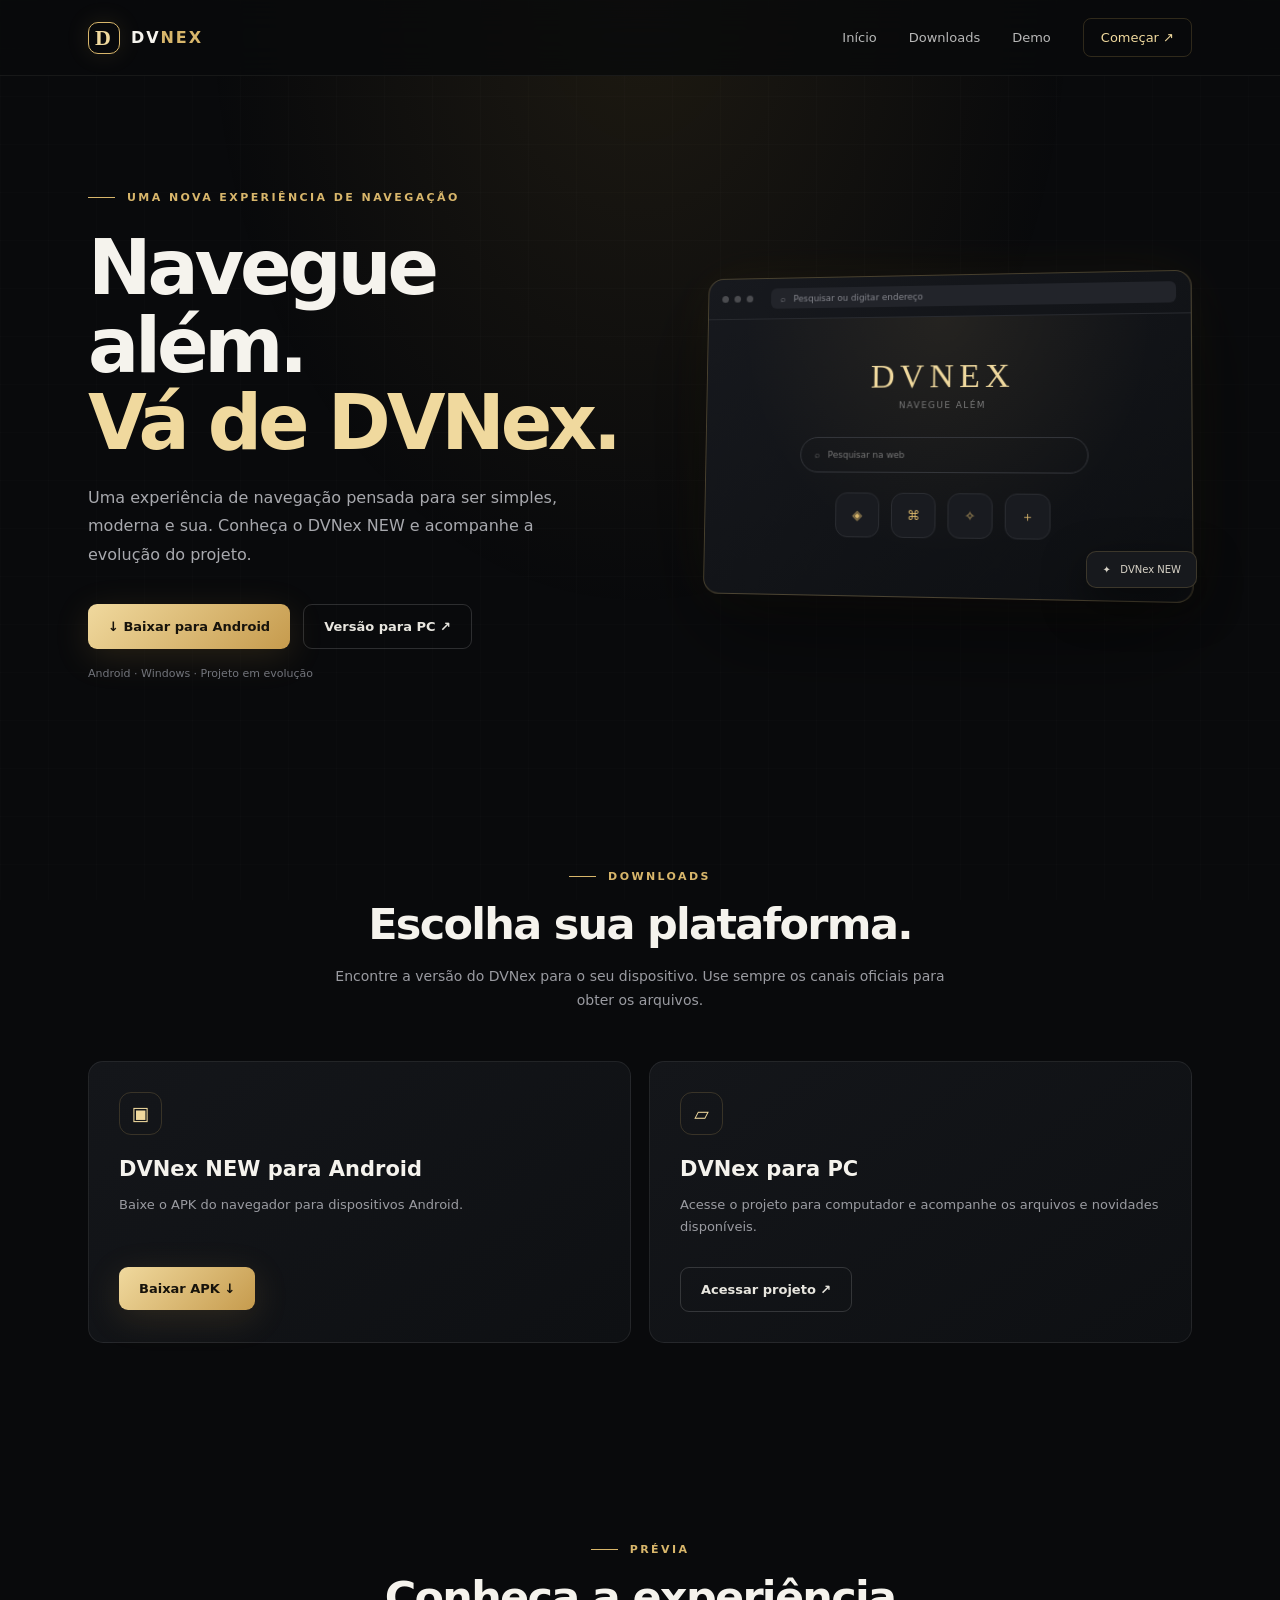
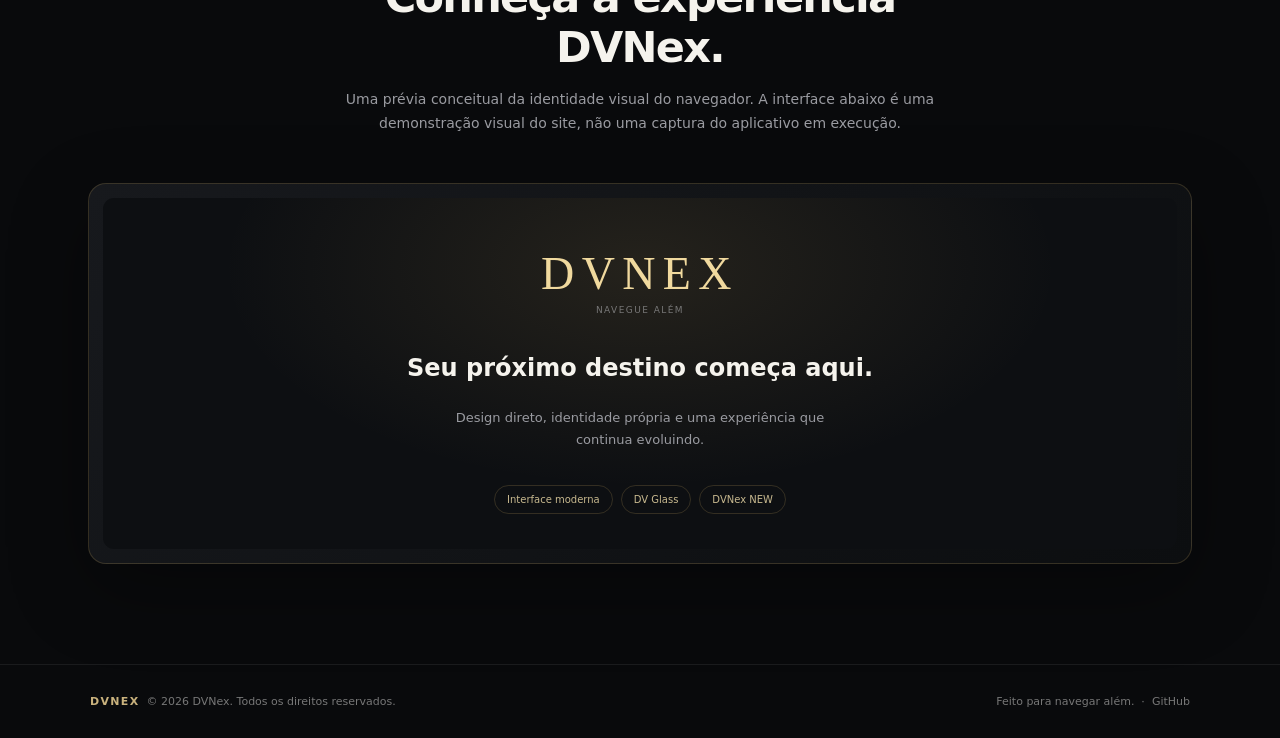
==== commit d200e8b0: "Create redesigned DVNex official website" ====
--- a/index.html
+++ b/index.html
@@ -1,2853 +1,50 @@
-<!DOCTYPE html>
-
+<!doctype html>
 <html lang="pt-BR">
 <head>
-<meta charset="utf-8"/>
-<meta content="width=device-width, initial-scale=1.0" name="viewport"/>
-<meta name="theme-color" content="#100c10"/>
-<title>DVNex NEW — Build 5 | Novidades e recursos</title>
-<meta content="Conheça os recursos anteriores do DVNex NEW e as novidades do Build 5: loja própria de extensões, DVNex Extensions Engine experimental, personalização, leitor e controles de fonte." name="description"/>
+<meta charset="utf-8">
+<meta name="viewport" content="width=device-width,initial-scale=1">
+<meta name="theme-color" content="#090a0c">
+<meta name="description" content="DVNex — navegue com liberdade. Conheça o DVNex NEW para Android e Windows.">
+<title>DVNex — Navegue além</title>
 <style>
-
-        * {
-            margin: 0;
-            padding: 0;
-            box-sizing: border-box;
-        }
-
-        html {
-            scroll-behavior: smooth;
-        }
-
-        body {
-            font-family:
-                Inter,
-                -apple-system,
-                BlinkMacSystemFont,
-                "Segoe UI",
-                sans-serif;
-
-            background:
-                radial-gradient(
-                    circle at 20% 10%,
-                    rgba(60, 100, 255, .16),
-                    transparent 35%
-                ),
-                radial-gradient(
-                    circle at 80% 30%,
-                    rgba(100, 70, 255, .12),
-                    transparent 35%
-                ),
-                #070a12;
-
-            color: #ffffff;
-
-            min-height: 100vh;
-
-            overflow-x: hidden;
-        }
-
-        body::before {
-            content: "";
-
-            position: fixed;
-
-            inset: 0;
-
-            pointer-events: none;
-
-            background:
-                linear-gradient(
-                    120deg,
-                    transparent 0%,
-                    rgba(255,255,255,.025) 50%,
-                    transparent 100%
-                );
-
-            opacity: .7;
-
-            z-index: -1;
-        }
-
-        header {
-
-            position: static;
-
-            top: 18px;
-            left: 50%;
-
-            transform: translateX(-50%);
-
-            width: min(
-                1100px,
-                calc(100% - 30px)
-            );
-
-            height: 70px;
-
-            display: flex;
-
-            align-items: center;
-
-            justify-content: space-between;
-
-            padding:
-                0 18px;
-
-            border:
-                1px solid
-                rgba(255,255,255,.10);
-
-            border-radius: 24px;
-
-            background:
-                rgba(15,20,34,.68);
-
-            backdrop-filter:
-                blur(25px);
-
-            -webkit-backdrop-filter:
-                blur(25px);
-
-            box-shadow:
-                0 20px 60px
-                rgba(0,0,0,.35);
-
-            z-index: 1000;
-        }
-
-        .brand {
-
-            display: flex;
-
-            align-items: center;
-
-            gap: 12px;
-
-            text-decoration: none;
-
-            color: white;
-        }
-
-        .brand-logo {
-
-            width: 44px;
-            height: 44px;
-
-            object-fit: contain;
-
-            display: block;
-
-            border-radius: 12px;
-
-            filter:
-                drop-shadow(
-                    0 6px 18px
-                    rgba(70,110,255,.35)
-                );
-        }
-
-        .brand-name {
-
-            font-size: 18px;
-
-            font-weight: 700;
-
-            letter-spacing: -.4px;
-        }
-
-        nav {
-
-            display: flex;
-
-            align-items: center;
-
-            gap: 8px;
-        }
-
-        nav a {
-
-            color:
-                rgba(255,255,255,.72);
-
-            text-decoration: none;
-
-            font-size: 14px;
-
-            font-weight: 500;
-
-            padding:
-                10px 14px;
-
-            border-radius: 14px;
-
-            transition:
-                .25s ease;
-        }
-
-        nav a:hover {
-
-            color: white;
-
-            background:
-                rgba(255,255,255,.07);
-        }
-
-        .hero {
-
-            min-height: 100vh;
-
-            display: flex;
-
-            align-items: center;
-
-            justify-content: center;
-
-            text-align: center;
-
-            padding:
-                130px 20px 80px;
-        }
-
-        .hero-content {
-
-            max-width: 850px;
-
-            margin: auto;
-        }
-
-        .hero-logo {
-
-            width: 120px;
-            height: 120px;
-
-            object-fit: contain;
-
-            display: block;
-
-            margin:
-                0 auto 28px;
-
-            border-radius: 30px;
-
-            filter:
-                drop-shadow(
-                    0 15px 45px
-                    rgba(70,110,255,.30)
-                );
-
-            animation:
-                logoFloat 4s ease-in-out infinite;
-        }
-
-        @keyframes logoFloat {
-
-            0%,
-            100% {
-                transform:
-                    translateY(0);
-            }
-
-            50% {
-                transform:
-                    translateY(-8px);
-            }
-        }
-
-        .launch-badge {
-
-            display: inline-flex;
-
-            align-items: center;
-
-            gap: 8px;
-
-            padding:
-                9px 16px;
-
-            border:
-                1px solid
-                rgba(100,140,255,.25);
-
-            border-radius: 999px;
-
-            background:
-                rgba(65,95,180,.12);
-
-            color:
-                #aebfff;
-
-            font-size: 13px;
-
-            font-weight: 600;
-
-            margin-bottom: 22px;
-        }
-
-        .hero h1 {
-
-            font-size:
-                clamp(
-                    48px,
-                    9vw,
-                    92px
-                );
-
-            line-height: .95;
-
-            letter-spacing:
-                -5px;
-
-            margin-bottom: 25px;
-
-            background:
-                linear-gradient(
-                    135deg,
-                    #ffffff,
-                    #b8c7ff 50%,
-                    #728cff
-                );
-
-            -webkit-background-clip:
-                text;
-
-            background-clip:
-                text;
-
-            color:
-                transparent;
-        }
-
-        .hero h2 {
-
-            font-size:
-                clamp(
-                    22px,
-                    4vw,
-                    38px
-                );
-
-            margin-bottom: 18px;
-
-            color:
-                rgba(255,255,255,.94);
-        }
-
-        .hero p {
-
-            max-width: 700px;
-
-            margin:
-                0 auto;
-
-            color:
-                rgba(255,255,255,.62);
-
-            font-size: 18px;
-
-            line-height: 1.7;
-        }
-
-        .hero-buttons {
-
-            display: flex;
-
-            justify-content: center;
-
-            flex-wrap: wrap;
-
-            gap: 12px;
-
-            margin-top: 34px;
-        }
-
-        .button {
-
-            display: inline-flex;
-
-            align-items: center;
-
-            justify-content: center;
-
-            min-width: 170px;
-
-            padding:
-                14px 22px;
-
-            border-radius: 17px;
-
-            text-decoration: none;
-
-            font-size: 14px;
-
-            font-weight: 700;
-
-            transition:
-                transform .25s ease,
-                background .25s ease,
-                border .25s ease;
-        }
-
-        .button:hover {
-
-            transform:
-                translateY(-3px);
-        }
-
-        .button-primary {
-
-            color: white;
-
-            background:
-                linear-gradient(
-                    135deg,
-                    #4b6cff,
-                    #6d55ff
-                );
-
-            box-shadow:
-                0 15px 40px
-                rgba(70,90,255,.25);
-        }
-
-        .button-secondary {
-
-            color: white;
-
-            background:
-                rgba(255,255,255,.055);
-
-            border:
-                1px solid
-                rgba(255,255,255,.10);
-
-            backdrop-filter:
-                blur(15px);
-        }
-
-        section {
-
-            width:
-                min(
-                    1100px,
-                    calc(100% - 30px)
-                );
-
-            margin:
-                0 auto;
-
-            padding:
-                100px 0;
-        }
-
-        .section-title {
-
-            text-align: center;
-
-            margin-bottom: 55px;
-        }
-
-        .section-title span {
-
-            color:
-                #7992ff;
-
-            font-size: 13px;
-
-            font-weight: 700;
-
-            text-transform: uppercase;
-
-            letter-spacing: 2px;
-        }
-
-        .section-title h2 {
-
-            margin-top: 12px;
-
-            font-size:
-                clamp(
-                    32px,
-                    5vw,
-                    52px
-                );
-
-            letter-spacing:
-                -2px;
-        }
-
-        .section-title p {
-
-            max-width: 650px;
-
-            margin:
-                16px auto 0;
-
-            color:
-                rgba(255,255,255,.55);
-
-            line-height: 1.7;
-        }
-
-        .features {
-
-            display: grid;
-
-            grid-template-columns:
-                repeat(
-                    3,
-                    1fr
-                );
-
-            gap: 16px;
-        }
-
-        .card {
-
-            position: relative;
-
-            padding: 28px;
-
-            min-height: 220px;
-
-            border:
-                1px solid
-                rgba(255,255,255,.09);
-
-            border-radius: 26px;
-
-            background:
-                linear-gradient(
-                    145deg,
-                    rgba(255,255,255,.075),
-                    rgba(255,255,255,.025)
-                );
-
-            backdrop-filter:
-                blur(25px);
-
-            -webkit-backdrop-filter:
-                blur(25px);
-
-            overflow: hidden;
-
-            transition:
-                transform .35s ease,
-                border .35s ease,
-                box-shadow .35s ease;
-        }
-
-        .card::before {
-
-            content: "";
-
-            position: absolute;
-
-            width: 150px;
-            height: 150px;
-
-            top: -80px;
-            right: -60px;
-
-            border-radius: 50%;
-
-            background:
-                rgba(85,110,255,.16);
-
-            filter:
-                blur(25px);
-        }
-
-        .card:hover {
-
-            transform:
-                translateY(-7px);
-
-            border-color:
-                rgba(110,135,255,.25);
-
-            box-shadow:
-                0 25px 60px
-                rgba(0,0,0,.25);
-        }
-
-        .card-icon {
-
-            width: 50px;
-            height: 50px;
-
-            display: flex;
-
-            align-items: center;
-            justify-content: center;
-
-            border-radius: 16px;
-
-            background:
-                rgba(90,115,255,.13);
-
-            border:
-                1px solid
-                rgba(110,135,255,.16);
-
-            font-size: 23px;
-
-            margin-bottom: 22px;
-        }
-
-        .card h3 {
-
-            font-size: 20px;
-
-            margin-bottom: 10px;
-        }
-
-        .card p {
-
-            color:
-                rgba(255,255,255,.55);
-
-            line-height: 1.65;
-
-            font-size: 14px;
-        }
-
-        .downloads-box {
-
-            position: relative;
-
-            padding:
-                65px 30px;
-
-            text-align: center;
-
-            border-radius: 34px;
-
-            border:
-                1px solid
-                rgba(110,135,255,.18);
-
-            background:
-                radial-gradient(
-                    circle at center,
-                    rgba(80,100,255,.12),
-                    rgba(255,255,255,.025)
-                );
-
-            backdrop-filter:
-                blur(30px);
-
-            overflow: hidden;
-        }
-
-        .downloads-box::before {
-
-            content: "";
-
-            position: absolute;
-
-            width: 300px;
-            height: 300px;
-
-            left: 50%;
-            top: 50%;
-
-            transform:
-                translate(-50%,-50%);
-
-            background:
-                rgba(80,100,255,.08);
-
-            filter:
-                blur(80px);
-
-            border-radius: 50%;
-        }
-
-        .downloads-content {
-
-            position: relative;
-
-            z-index: 1;
-        }
-
-        .download-logo {
-
-            width: 75px;
-            height: 75px;
-
-            object-fit: contain;
-
-            margin:
-                0 auto 20px;
-
-            border-radius: 20px;
-
-            filter:
-                drop-shadow(
-                    0 10px 30px
-                    rgba(70,110,255,.30)
-                );
-        }
-
-        .downloads-box h2 {
-
-            font-size:
-                clamp(
-                    30px,
-                    5vw,
-                    48px
-                );
-
-            letter-spacing:
-                -2px;
-
-            margin-bottom: 15px;
-        }
-
-        .official {
-
-            display: inline-block;
-
-            padding:
-                10px 18px;
-
-            border-radius: 999px;
-
-            background:
-                rgba(76,105,255,.13);
-
-            border:
-                1px solid
-                rgba(100,130,255,.22);
-
-            color:
-                #aebdff;
-
-            font-weight: 700;
-
-            font-size: 14px;
-
-            margin-bottom: 22px;
-        }
-
-        .downloads-box p {
-
-            max-width: 620px;
-
-            margin:
-                0 auto;
-
-            color:
-                rgba(255,255,255,.58);
-
-            line-height: 1.7;
-        }
-
-        .launch-date {
-
-            margin-top: 25px;
-
-            font-size: 20px;
-
-            font-weight: 800;
-
-            color: white;
-        }
-
-        .download-disabled {
-
-            display: inline-flex;
-
-            margin-top: 28px;
-
-            padding:
-                14px 24px;
-
-            border-radius: 16px;
-
-            background:
-                rgba(255,255,255,.05);
-
-            border:
-                1px solid
-                rgba(255,255,255,.09);
-
-            color:
-                rgba(255,255,255,.45);
-
-            font-size: 14px;
-
-            font-weight: 700;
-        }
-
-        .release {
-
-            text-align: center;
-
-            padding-bottom:
-                120px;
-        }
-
-        .release h2 {
-
-            font-size:
-                clamp(
-                    38px,
-                    7vw,
-                    70px
-                );
-
-            letter-spacing:
-                -3px;
-
-            margin-bottom: 20px;
-        }
-
-        .release p {
-
-            color:
-                rgba(255,255,255,.55);
-
-            font-size: 17px;
-
-            line-height: 1.7;
-
-            max-width: 600px;
-
-            margin:
-                auto;
-        }
-
-        .release-date {
-
-            display: inline-block;
-
-            margin-top: 28px;
-
-            font-size: 18px;
-
-            font-weight: 800;
-
-            padding:
-                13px 22px;
-
-            border-radius: 17px;
-
-            background:
-                linear-gradient(
-                    135deg,
-                    rgba(70,100,255,.18),
-                    rgba(110,75,255,.14)
-                );
-
-            border:
-                1px solid
-                rgba(100,125,255,.2);
-        }
-
-        footer {
-
-            width:
-                min(
-                    1100px,
-                    calc(100% - 30px)
-                );
-
-            margin:
-                auto;
-
-            padding:
-                30px 0 45px;
-
-            border-top:
-                1px solid
-                rgba(255,255,255,.07);
-
-            display: flex;
-
-            align-items: center;
-
-            justify-content: space-between;
-
-            gap: 20px;
-        }
-
-        .footer-brand {
-
-            display: flex;
-
-            align-items: center;
-
-            gap: 10px;
-        }
-
-        .footer-logo {
-
-            width: 34px;
-            height: 34px;
-
-            object-fit: contain;
-
-            border-radius: 9px;
-        }
-
-        .footer-brand span {
-
-            font-size: 14px;
-
-            font-weight: 700;
-
-            color:
-                rgba(255,255,255,.75);
-        }
-
-        footer p {
-
-            color:
-                rgba(255,255,255,.35);
-
-            font-size: 12px;
-        }
-
-        @media (max-width: 800px) {
-
-            nav a {
-
-                display: none;
-            }
-
-            .features {
-
-                grid-template-columns:
-                    1fr 1fr;
-            }
-
-            .hero h1 {
-
-                letter-spacing:
-                    -3px;
-            }
-        }
-
-        @media (max-width: 560px) {
-
-            header {
-
-                height: 62px;
-
-                top: 10px;
-
-                border-radius: 20px;
-            }
-
-            .brand-logo {
-
-                width: 38px;
-                height: 38px;
-            }
-
-            .brand-name {
-
-                font-size: 16px;
-            }
-
-            .hero {
-
-                padding-top:
-                    110px;
-            }
-
-            .hero-logo {
-
-                width: 95px;
-                height: 95px;
-            }
-
-            .hero p {
-
-                font-size: 15px;
-            }
-
-            .features {
-
-                grid-template-columns:
-                    1fr;
-            }
-
-            section {
-
-                padding:
-                    70px 0;
-            }
-
-            .downloads-box {
-
-                padding:
-                    50px 20px;
-            }
-
-            footer {
-
-                flex-direction:
-                    column;
-
-                text-align: center;
-            }
-        }
-
-        .reveal {
-
-            opacity: 0;
-
-            transform:
-                translateY(25px);
-
-            transition:
-                opacity .8s ease,
-                transform .8s ease;
-        }
-
-        .reveal.active {
-
-            opacity: 1;
-
-            transform:
-                translateY(0);
-        }
-
-        
-
-        :root {
-            --dv-blue: #6f8cff;
-            --dv-purple: #9b7cff;
-            --dv-text: rgba(255,255,255,.92);
-            --dv-muted: rgba(255,255,255,.58);
-            --dv-line: rgba(255,255,255,.10);
-        }
-
-        body {
-            background:
-                radial-gradient(circle at 50% -10%, rgba(92,122,255,.22), transparent 34%),
-                radial-gradient(circle at 5% 45%, rgba(73,103,255,.10), transparent 30%),
-                radial-gradient(circle at 95% 65%, rgba(142,92,255,.10), transparent 30%),
-                #05070d;
-        }
-
-        body::after {
-            content: "";
-            position: fixed;
-            inset: 0;
-            pointer-events: none;
-            z-index: -1;
-            opacity: .32;
-            background-image:
-                linear-gradient(rgba(255,255,255,.018) 1px, transparent 1px),
-                linear-gradient(90deg, rgba(255,255,255,.018) 1px, transparent 1px);
-            background-size: 42px 42px;
-            mask-image: linear-gradient(to bottom, black, transparent 80%);
-        }
-
-        header {
-            border-color: rgba(255,255,255,.14);
-            background: rgba(10,14,25,.62);
-            box-shadow:
-                0 22px 70px rgba(0,0,0,.42),
-                inset 0 1px 0 rgba(255,255,255,.08);
-        }
-
-        header::after {
-            content: "";
-            position: absolute;
-            left: 18px;
-            right: 18px;
-            bottom: -1px;
-            height: 1px;
-            background: linear-gradient(90deg, transparent, rgba(118,145,255,.55), transparent);
-            opacity: .7;
-        }
-
-        .hero {
-            position: relative;
-        }
-
-        .hero::before {
-            content: "";
-            position: absolute;
-            width: min(620px, 90vw);
-            height: 300px;
-            left: 50%;
-            top: 43%;
-            transform: translate(-50%, -50%);
-            background: radial-gradient(ellipse, rgba(79,105,255,.18), transparent 68%);
-            filter: blur(22px);
-            pointer-events: none;
-            z-index: -1;
-        }
-
-        .hero-logo {
-            width: 138px;
-            height: 138px;
-            padding: 8px;
-            border: 1px solid rgba(255,255,255,.13);
-            background: rgba(255,255,255,.035);
-            box-shadow:
-                0 25px 80px rgba(65,92,255,.25),
-                inset 0 1px 0 rgba(255,255,255,.12);
-        }
-
-        .launch-badge {
-            box-shadow:
-                0 10px 35px rgba(76,101,255,.12),
-                inset 0 1px 0 rgba(255,255,255,.08);
-        }
-
-        .hero h1 {
-            text-shadow: 0 12px 55px rgba(89,113,255,.18);
-        }
-
-        .button {
-            position: relative;
-            overflow: hidden;
-            border: 1px solid transparent;
-            box-shadow: inset 0 1px 0 rgba(255,255,255,.12);
-        }
-
-        .button::before {
-            content: "";
-            position: absolute;
-            top: 0;
-            left: -120%;
-            width: 80%;
-            height: 100%;
-            background: linear-gradient(100deg, transparent, rgba(255,255,255,.20), transparent);
-            transform: skewX(-20deg);
-            transition: left .65s ease;
-        }
-
-        .button:hover::before {
-            left: 140%;
-        }
-
-        .button-primary {
-            border-color: rgba(145,158,255,.28);
-            box-shadow:
-                0 16px 45px rgba(67,91,255,.24),
-                inset 0 1px 0 rgba(255,255,255,.16);
-        }
-
-        .button-secondary {
-            border-color: rgba(255,255,255,.13);
-        }
-
-        .card {
-            background:
-                linear-gradient(145deg, rgba(255,255,255,.085), rgba(255,255,255,.022));
-            box-shadow:
-                inset 0 1px 0 rgba(255,255,255,.055),
-                0 12px 45px rgba(0,0,0,.10);
-        }
-
-        .card:hover {
-            box-shadow:
-                0 30px 75px rgba(0,0,0,.30),
-                inset 0 1px 0 rgba(255,255,255,.08);
-        }
-
-        .card-icon {
-            box-shadow:
-                inset 0 1px 0 rgba(255,255,255,.08),
-                0 10px 25px rgba(55,80,255,.08);
-        }
-
-        .downloads-box {
-            box-shadow:
-                0 35px 100px rgba(0,0,0,.28),
-                inset 0 1px 0 rgba(255,255,255,.08);
-        }
-
-        .launch-date {
-            box-shadow:
-                0 12px 35px rgba(65,90,255,.10),
-                inset 0 1px 0 rgba(255,255,255,.08);
-        }
-
-        .download-disabled {
-            border: 1px solid rgba(255,255,255,.09);
-            cursor: default;
-        }
-
-        footer {
-            position: relative;
-        }
-
-        @media (max-width: 560px) {
-            .hero-logo {
-                width: 108px;
-                height: 108px;
-            }
-
-            .hero h1 {
-                font-size: clamp(48px, 16vw, 72px);
-            }
-
-            .hero-buttons {
-                width: 100%;
-            }
-
-            .button,
-            .download-disabled {
-                width: 100%;
-                min-width: 0;
-            }
-        }
-
-        
-
-        header {
-            height: 68px;
-            top: 14px;
-            width: min(1120px, calc(100% - 28px));
-            padding: 0 14px 0 12px;
-            border-radius: 20px;
-            background: rgba(9, 12, 20, .82);
-            border-color: rgba(255,255,255,.11);
-            backdrop-filter: blur(22px) saturate(150%);
-            -webkit-backdrop-filter: blur(22px) saturate(150%);
-        }
-
-        .brand {
-            gap: 11px;
-        }
-
-        .brand-logo {
-            width: 44px;
-            height: 44px;
-            border-radius: 14px;
-            object-fit: cover;
-            box-shadow: 0 0 22px rgba(66, 207, 255, .18);
-        }
-
-        .brand-name {
-            font-size: 25px;
-            font-weight: 800;
-            letter-spacing: -1.2px;
-        }
-
-        .header-download {
-            display: inline-flex;
-            align-items: center;
-            justify-content: center;
-            min-width: 108px;
-            height: 46px;
-            padding: 0 22px;
-            border: 1px solid rgba(255,255,255,.16);
-            border-radius: 16px;
-            color: #fff;
-            text-decoration: none;
-            font-size: 16px;
-            font-weight: 750;
-            transition: .25s ease;
-            background: rgba(255,255,255,.015);
-        }
-
-        .header-download:hover {
-            transform: translateY(-2px);
-            border-color: rgba(83, 211, 255, .5);
-            box-shadow: 0 0 28px rgba(40, 190, 255, .12);
-        }
-
-        .hero {
-            min-height: 760px;
-            padding: 150px 20px 90px;
-            position: relative;
-            overflow: hidden;
-        }
-
-        .hero::after {
-            content: "";
-            position: absolute;
-            width: 520px;
-            height: 520px;
-            left: 50%;
-            top: 42%;
-            transform: translate(-50%, -50%);
-            background: radial-gradient(circle, rgba(45, 119, 255, .18), transparent 68%);
-            filter: blur(10px);
-            pointer-events: none;
-        }
-
-        .hero-content {
-            position: relative;
-            z-index: 2;
-            max-width: 900px;
-        }
-
-        .hero-brand-row {
-            display: flex;
-            align-items: center;
-            justify-content: center;
-            gap: 20px;
-            margin-bottom: 24px;
-        }
-
-        .hero-logo {
-            width: 78px;
-            height: 78px;
-            border-radius: 22px;
-            object-fit: cover;
-            margin: 0;
-            box-shadow: 0 0 40px rgba(50, 202, 255, .17);
-        }
-
-        .hero h1 {
-            margin: 0;
-            font-size: clamp(46px, 8vw, 86px);
-            line-height: 1;
-            letter-spacing: -4px;
-            background: linear-gradient(100deg, #fff 18%, #49cfff 62%, #a7eaff 100%);
-            -webkit-background-clip: text;
-            background-clip: text;
-            color: transparent;
-        }
-
-        .launch-badge {
-            display: inline-flex;
-            margin: 0 auto 26px;
-            padding: 9px 15px;
-            border: 1px solid rgba(92, 206, 255, .18);
-            border-radius: 999px;
-            background: rgba(36, 125, 255, .07);
-            color: #9bdfff;
-            font-size: 12px;
-            font-weight: 750;
-            letter-spacing: .5px;
-        }
-
-        .hero h2 {
-            max-width: 850px;
-            margin: 0 auto;
-            font-size: clamp(28px, 5vw, 48px);
-            line-height: 1.28;
-            letter-spacing: -1.5px;
-            color: #dbe4fa;
-        }
-
-        .hero p {
-            max-width: 680px;
-            margin: 24px auto 0;
-            color: #8e9ab4;
-            font-size: 17px;
-            line-height: 1.7;
-        }
-
-        .hero-buttons {
-            display: flex;
-            flex-direction: column;
-            gap: 16px;
-            align-items: center;
-            margin-top: 42px;
-        }
-
-        .hero-buttons .button {
-            width: min(640px, 92vw);
-            min-height: 76px;
-            border-radius: 28px;
-            font-size: 22px;
-            font-weight: 800;
-            letter-spacing: -.3px;
-            justify-content: center;
-            box-shadow: none;
-        }
-
-        .hero-buttons .button span {
-            margin-left: auto;
-            padding-right: 24px;
-            font-size: 30px;
-        }
-
-        .hero-buttons .button-primary {
-            color: #06101b;
-            background: linear-gradient(135deg, #78dcff 0%, #3bb9f1 100%);
-            border: 1px solid rgba(164, 235, 255, .7);
-            box-shadow: 0 12px 42px rgba(49, 183, 242, .18);
-        }
-
-        .hero-buttons .button-primary:hover {
-            box-shadow: 0 18px 55px rgba(49, 183, 242, .28);
-        }
-
-        .hero-buttons .button-secondary {
-            color: #edf2ff;
-            background: rgba(255,255,255,.012);
-            border: 1px solid rgba(255,255,255,.12);
-            box-shadow: inset 0 0 0 1px rgba(255,255,255,.02);
-        }
-
-        .hero-buttons .button-secondary:hover {
-            border-color: rgba(255,255,255,.25);
-            background: rgba(255,255,255,.035);
-        }
-
-        @media (max-width: 700px) {
-            header {
-                position: absolute;
-                top: 14px;
-            }
-
-            header nav {
-                display: none;
-            }
-
-            .header-download {
-                min-width: 96px;
-                height: 44px;
-                padding: 0 18px;
-                border-radius: 15px;
-            }
-
-            .brand-logo {
-                width: 42px;
-                height: 42px;
-            }
-
-            .brand-name {
-                font-size: 24px;
-            }
-
-            .hero {
-                min-height: 820px;
-                padding: 145px 16px 75px;
-            }
-
-            .hero-brand-row {
-                gap: 15px;
-                margin-bottom: 22px;
-            }
-
-            .hero-logo {
-                width: 66px;
-                height: 66px;
-                border-radius: 19px;
-            }
-
-            .hero h1 {
-                font-size: 50px;
-                letter-spacing: -2.5px;
-            }
-
-            .hero h2 {
-                font-size: 29px;
-                line-height: 1.35;
-            }
-
-            .hero p {
-                font-size: 15px;
-                line-height: 1.6;
-                padding: 0 8px;
-            }
-
-            .hero-buttons {
-                margin-top: 34px;
-                gap: 14px;
-            }
-
-            .hero-buttons .button {
-                min-height: 76px;
-                width: min(640px, 94vw);
-                border-radius: 27px;
-                font-size: 20px;
-            }
-        }
-
-    </style>
-<style id="final-layout-fix">
-
-html{scroll-behavior:smooth;background:#070b14!important;overflow-x:hidden}
-body{margin:0!important;min-height:100%!important;background:#070b14!important;color:#edf2ff!important;overflow-x:hidden!important}
-body::before,body::after{pointer-events:none!important;z-index:0!important}
-header,main,footer,section,article,.container,.hero,.hero-content,.hero-buttons,.cards,.card,.section,.section-inner{position:relative!important;z-index:1!important}
-header{position:static!important;top:auto!important;height:auto!important;min-height:64px!important;display:flex!important;align-items:center!important;justify-content:space-between!important;gap:16px!important;padding:14px clamp(16px,4vw,48px)!important;background:rgba(7,11,20,.82)!important;backdrop-filter:blur(18px)!important}
-.brand,.brand-logo,.brand-name{position:relative!important;z-index:3!important}
-.brand{display:flex!important;align-items:center!important;gap:10px!important;text-decoration:none!important}
-.brand-logo{width:38px!important;height:38px!important;object-fit:contain!important;display:block!important;position:relative!important;inset:auto!important;transform:none!important}
-.hero{min-height:0!important;height:auto!important;padding:clamp(56px,9vw,110px) 20px 64px!important;display:block!important;isolation:isolate!important}
-.hero::before,.hero::after{pointer-events:none!important;z-index:-1!important;position:absolute!important;inset:0!important;content:""!important}
-.hero-content{max-width:1100px!important;margin:0 auto!important;text-align:center!important}
-.hero-logo{width:clamp(76px,12vw,124px)!important;height:clamp(76px,12vw,124px)!important;max-width:100%!important;object-fit:contain!important;display:block!important;margin:0 auto 24px!important;position:relative!important;inset:auto!important;transform:none!important;z-index:2!important}
-.hero h1,.hero h2,.hero p{position:relative!important;z-index:2!important}
-.hero h1{font-size:clamp(38px,7vw,78px)!important;line-height:1.02!important;overflow-wrap:anywhere!important}
-.hero p{max-width:760px!important;margin-left:auto!important;margin-right:auto!important}
-.hero-buttons{display:flex!important;justify-content:center!important;align-items:center!important;flex-wrap:wrap!important;gap:12px!important}
-section{scroll-margin-top:90px!important}
-.reveal{opacity:1!important;transform:none!important;visibility:visible!important}
-.bg-grid,.grid-bg,.background-grid,.noise,.glow{pointer-events:none!important;z-index:0!important}
-img{max-width:100%!important}
-@media(max-width:700px){
- header{flex-wrap:wrap!important}
- nav{display:flex!important;flex-wrap:wrap!important;gap:10px!important}
- .hero{padding-top:42px!important}
- .hero-logo{margin-bottom:18px!important}
- .hero-buttons a,.hero-buttons button{max-width:100%!important}
-}
-</style>
-<style id="dv-final-mobile-fix">
-
-html, body {
-  min-height: 100%;
-  height: auto !important;
-  overflow-x: hidden;
-}
-body {
-  position: relative !important;
-  padding-top: 0 !important;
-}
-body::before, body::after {
-  position: fixed !important;
-  inset: 0 !important;
-  pointer-events: none !important;
-  z-index: 0 !important;
-}
-header {
-  position: static !important;
-  top: auto !important;
-  left: auto !important;
-  transform: none !important;
-  width: min(1100px, calc(100% - 24px)) !important;
-  margin: 12px auto 0 !important;
-  z-index: 20 !important;
-}
-main, section, .hero, .hero-content, .container, .content, footer {
-  position: relative;
-  z-index: 1;
-}
-.hero {
-  min-height: auto !important;
-  height: auto !important;
-  padding-top: 72px !important;
-  padding-bottom: 64px !important;
-}
-.hero-logo {
-  width: 88px !important;
-  height: 88px !important;
-  max-width: 88px !important;
-  max-height: 88px !important;
-  position: relative !important;
-  z-index: 2 !important;
-}
-.reveal, .reveal.active {
-  opacity: 1 !important;
-  transform: none !important;
-}
-@media (max-width: 640px) {
-  header {
-    top: 8px !important;
-    margin-top: 8px !important;
-    min-height: 58px !important;
-    height: auto !important;
-    padding: 10px 12px !important;
-  }
-  .hero {
-    padding: 48px 16px 42px !important;
-  }
-  .hero h1 {
-    font-size: clamp(2rem, 10vw, 3.3rem) !important;
-    line-height: 1.04 !important;
-  }
-  .hero h2 {
-    font-size: 1.05rem !important;
-  }
-  .hero p {
-    font-size: .98rem !important;
-    line-height: 1.6 !important;
-  }
-  .hero-logo {
-    width: 72px !important;
-    height: 72px !important;
-    max-width: 72px !important;
-    max-height: 72px !important;
-  }
-  .hero-buttons, .actions, .buttons {
-    flex-wrap: wrap !important;
-    gap: 10px !important;
-  }
-  .card, .feature-card, .glass-card, .launch-box {
-    min-width: 0 !important;
-    width: 100% !important;
-  }
-}
-</style>
-<style id="icon-size-fix">
-
-.card-icon {
-  width: 48px !important;
-  height: 48px !important;
-  min-width: 48px !important;
-  min-height: 48px !important;
-  font-size: 22px !important;
-  line-height: 1 !important;
-  display: inline-flex !important;
-  align-items: center !important;
-  justify-content: center !important;
-  overflow: hidden !important;
-}
-.hero-buttons .button span {
-  display: inline-flex !important;
-  align-items: center !important;
-  justify-content: center !important;
-  width: 20px !important;
-  height: 20px !important;
-  font-size: 20px !important;
-  line-height: 1 !important;
-  flex: 0 0 20px !important;
-}
-.official, .launch-date {
-  font-size: 14px !important;
-  line-height: 1.35 !important;
-  display: inline-flex !important;
-  align-items: center !important;
-  justify-content: center !important;
-  gap: 6px !important;
-  text-align: center !important;
-}
-.downloads-box .button {
-  font-size: 18px !important;
-  line-height: 1.2 !important;
-  gap: 8px !important;
-}
-.downloads-box .button::first-letter {
-  font-size: 18px !important;
-}
-@media (max-width: 560px) {
-  .card-icon {
-    width: 42px !important;
-    height: 42px !important;
-    min-width: 42px !important;
-    min-height: 42px !important;
-    font-size: 19px !important;
-    border-radius: 13px !important;
-  }
-  .official, .launch-date {
-    font-size: 12px !important;
-  }
-  .downloads-box .button {
-    font-size: 16px !important;
-    min-height: 58px !important;
-  }
-}
-</style>
-<style id="brand-logo-above-name">
-
-header .brand {
-  display: inline-flex !important;
-  flex-direction: column !important;
-  align-items: center !important;
-  justify-content: center !important;
-  gap: 4px !important;
-  text-align: center !important;
-}
-header .brand-logo {
-  width: 34px !important;
-  height: 34px !important;
-  max-width: 34px !important;
-  max-height: 34px !important;
-  object-fit: contain !important;
-  margin: 0 auto !important;
-}
-header .brand-name {
-  display: block !important;
-  line-height: 1.05 !important;
-  font-size: 14px !important;
-  margin: 0 !important;
-}
-@media (max-width: 640px) {
-  header .brand { gap: 3px !important; }
-  header .brand-logo {
-    width: 28px !important;
-    height: 28px !important;
-    max-width: 28px !important;
-    max-height: 28px !important;
-  }
-  header .brand-name { font-size: 12px !important; }
-}
-</style>
-<style id="hero-logo-above-name-final">
-.hero-brand-row {
-  display:flex !important;
-  flex-direction:column !important;
-  align-items:center !important;
-  justify-content:center !important;
-  gap:12px !important;
-  text-align:center !important;
-}
-.hero-brand-row .hero-logo {
-  width:96px !important;
-  height:96px !important;
-  max-width:96px !important;
-  max-height:96px !important;
-  object-fit:contain !important;
-  display:block !important;
-  margin:0 auto !important;
-  position:relative !important;
-  inset:auto !important;
-}
-.hero-brand-row h1 {
-  margin:0 !important;
-  line-height:1 !important;
-}
-@media (max-width:640px){
-  .hero-brand-row { gap:10px !important; }
-  .hero-brand-row .hero-logo {
-    width:72px !important; height:72px !important;
-    max-width:72px !important; max-height:72px !important;
-  }
-}
-</style>
-<style id="ajuste-botoes-menores">
-
-.hero-buttons {
-  width: 100% !important;
-  max-width: 620px !important;
-  margin: 24px auto 0 !important;
-  gap: 12px !important;
-}
-.hero-buttons .button,
-.hero-buttons a.button {
-  width: 78% !important;
-  max-width: 520px !important;
-  min-height: 58px !important;
-  height: auto !important;
-  padding: 14px 20px !important;
-  border-radius: 30px !important;
-  font-size: clamp(17px, 4.2vw, 25px) !important;
-  line-height: 1.2 !important;
-  box-sizing: border-box !important;
-  display: flex !important;
-  align-items: center !important;
-  justify-content: center !important;
-  text-align: center !important;
-}
-@media (max-width: 600px) {
-  .hero-buttons .button,
-  .hero-buttons a.button {
-    width: 82% !important;
-    max-width: 360px !important;
-    min-height: 54px !important;
-    padding: 12px 16px !important;
-    font-size: 17px !important;
-    border-radius: 28px !important;
-  }
-}
-</style>
-<style id="dvnex-normal-topbar">
-
-html, body {
-  margin: 0 !important;
-  padding-top: 0 !important;
-}
-body {
-  overflow-x: hidden;
-}
-body > header, header {
-  position: relative !important;
-  top: auto !important;
-  right: auto !important;
-  bottom: auto !important;
-  left: auto !important;
-  transform: none !important;
-  width: min(1100px, calc(100% - 24px)) !important;
-  margin: 12px auto 0 !important;
-  z-index: 10 !important;
-}
-</style>
-<style id="dvnex-normal-topbar-fix">
-
-html, body { margin: 0 !important; padding: 0 !important; }
-body { overflow-x: hidden !important; }
-body > header, header {
-  position: relative !important;
-  top: auto !important;
-  right: auto !important;
-  bottom: auto !important;
-  left: auto !important;
-  width: 100% !important;
-  min-height: 0 !important;
-  height: auto !important;
-  transform: none !important;
-  z-index: 10 !important;
-  margin: 0 auto !important;
-  box-sizing: border-box !important;
-}
-header.is-scrolled, header.scrolled {
-  background: transparent !important;
-  box-shadow: none !important;
-}
-</style>
-<style id="final-normal-flow-header">
-
-html body > header, html header {
-  position: static !important;
-  inset: auto !important;
-  top: auto !important;
-  right: auto !important;
-  bottom: auto !important;
-  left: auto !important;
-  transform: none !important;
-  z-index: auto !important;
-  width: 100% !important;
-  margin: 0 auto !important;
-}
-</style>
-<style id="dv-header-scroll-normal">
-
-header,
-.navbar,
-.topbar,
-.site-header {
-  position: static !important;
-  top: auto !important;
-  bottom: auto !important;
-  left: auto !important;
-  right: auto !important;
-  transform: none !important;
-  width: 100% !important;
-}
-</style>
-<style id="dvnex-final-header-flow-fix">
-
-html, body { margin: 0 !important; padding: 0 !important; }
-body { overflow-x: hidden !important; }
-body > header, header {
-  position: static !important;
-  inset: auto !important;
-  transform: none !important;
-  float: none !important;
-  display: flex !important;
-  width: 100% !important;
-  max-width: none !important;
-  min-height: 74px !important;
-  height: auto !important;
-  margin: 0 !important;
-  box-sizing: border-box !important;
-  z-index: auto !important;
-}
-header::before, header::after { pointer-events: none !important; }
-main {
-  position: static !important;
-  margin: 0 !important;
-  padding-top: 0 !important;
-}
-.hero, #lancamento, .section, section {
-  position: relative !important;
-  clear: both !important;
-  margin-top: 0 !important;
-}
-.hero-brand-row {
-  position: static !important;
-  transform: none !important;
-  margin-top: 0 !important;
-}
-.hero-brand-row .hero-logo {
-  position: relative !important;
-  inset: auto !important;
-  transform: none !important;
-}
-@media (max-width: 600px) {
-  body > header, header {
-    min-height: 68px !important;
-    padding: 10px 14px !important;
-    gap: 8px !important;
-  }
-  header .brand-logo { width: 34px !important; height: 34px !important; }
-  header .brand-name { font-size: 18px !important; }
-  .header-download { font-size: 14px !important; padding: 10px 16px !important; }
-}
-</style>
-<style id="force-header-in-document-flow">
-
-html body > header,
-html body > .header,
-html body > .navbar,
-html body > .topbar,
-html body > .site-header {
-  position: static !important;
-  inset: auto !important;
-  top: auto !important;
-  right: auto !important;
-  bottom: auto !important;
-  left: auto !important;
-  transform: none !important;
-  float: none !important;
-  width: 100% !important;
-  max-width: none !important;
-  margin: 0 !important;
-  z-index: auto !important;
-}
-
-html body > header,
-html body > header * {
-  animation: none !important;
-}
-</style>
-<style id="header-scroll-with-page-final">
-
-html, body {
-  margin: 0 !important;
-  padding: 0 !important;
-  overflow-x: hidden !important;
-}
-
-body > header,
-header,
-.navbar,
-.topbar,
-.site-header {
-  position: static !important;
-  inset: auto !important;
-  top: auto !important;
-  right: auto !important;
-  bottom: auto !important;
-  left: auto !important;
-  transform: none !important;
-  float: none !important;
-  clear: both !important;
-  width: 100% !important;
-  max-width: none !important;
-  margin: 0 !important;
-  z-index: auto !important;
-  height: auto !important;
-  min-height: 0 !important;
-}
-
-header.is-scrolled,
-header.scrolled,
-.navbar.is-scrolled,
-.navbar.scrolled,
-.topbar.is-scrolled,
-.topbar.scrolled {
-  position: static !important;
-  top: auto !important;
-  transform: none !important;
-  box-shadow: none !important;
-}
-
-main,
-.hero,
-section,
-#inicio,
-#lancamento {
-  margin-top: 0 !important;
-  padding-top: revert;
-}
-</style>
-<style id="dvnex-animations">
-
-@keyframes dvFadeUp {
-  from { opacity: 0; transform: translateY(28px); }
-  to { opacity: 1; transform: translateY(0); }
-}
-
-@keyframes dvGlowPulse {
-  0%, 100% { box-shadow: 0 0 0 rgba(73,207,255,0), 0 0 28px rgba(73,207,255,.08); }
-  50% { box-shadow: 0 0 26px rgba(73,207,255,.16), 0 0 55px rgba(73,207,255,.08); }
-}
-
-@keyframes dvFloat {
-  0%, 100% { transform: translateY(0); }
-  50% { transform: translateY(-7px); }
-}
-
-@keyframes dvShimmer {
-  0% { background-position: -220% 0; }
-  100% { background-position: 220% 0; }
-}
-
-@keyframes dvBorderGlow {
-  0%, 100% { border-color: rgba(255,255,255,.10); }
-  50% { border-color: rgba(73,207,255,.42); }
-}
-
-.dv-animate {
-  opacity: 0;
-  animation: dvFadeUp .8s cubic-bezier(.2,.75,.25,1) forwards;
-}
-
-.dv-delay-1 { animation-delay: .10s; }
-.dv-delay-2 { animation-delay: .20s; }
-.dv-delay-3 { animation-delay: .30s; }
-.dv-delay-4 { animation-delay: .40s; }
-
-header .brand-logo,
-.hero-logo,
-.download-logo,
-.footer-logo {
-  animation: dvFloat 4.5s ease-in-out infinite;
-}
-
-header {
-  animation: dvBorderGlow 5s ease-in-out infinite;
-}
-
-.card {
-  animation: dvGlowPulse 6s ease-in-out infinite;
-  transition: transform .35s ease, box-shadow .35s ease, border-color .35s ease;
-}
-
-.card:hover {
-  transform: translateY(-9px) scale(1.015);
-}
-
-.button,
-.header-download {
-  position: relative;
-  overflow: hidden;
-}
-
-.button::after,
-.header-download::after {
-  content: "";
-  position: absolute;
-  inset: 0;
-  background: linear-gradient(
-    110deg,
-    transparent 25%,
-    rgba(255,255,255,.22) 50%,
-    transparent 75%
-  );
-  background-size: 220% 100%;
-  animation: dvShimmer 4s ease-in-out infinite;
-  pointer-events: none;
-}
-
-@media (prefers-reduced-motion: reduce) {
-  *,
-  *::before,
-  *::after {
-    animation-duration: .01ms !important;
-    animation-iteration-count: 1 !important;
-    transition-duration: .01ms !important;
-    scroll-behavior: auto !important;
-  }
-
-  .dv-animate {
-    opacity: 1 !important;
-    transform: none !important;
-  }
-}
-</style>
-
-<style id="dvnex-all-three-animations">
-
-body::before {
-  background:
-    radial-gradient(circle at 12% 18%, rgba(73,207,255,.13) 0 1px, transparent 2px),
-    radial-gradient(circle at 78% 28%, rgba(167,130,255,.16) 0 1px, transparent 2px),
-    radial-gradient(circle at 35% 72%, rgba(73,207,255,.12) 0 1px, transparent 2px),
-    radial-gradient(circle at 88% 84%, rgba(167,130,255,.14) 0 1px, transparent 2px);
-  background-size: 180px 180px, 240px 240px, 210px 210px, 280px 280px;
-  animation: dvParticles 22s linear infinite;
-}
-
-@keyframes dvParticles {
-  from { background-position: 0 0, 0 0, 0 0, 0 0; }
-  to { background-position: 180px 360px, -240px 300px, 210px -420px, -280px 280px; }
-}
-
-.hero-content {
-  animation: dvHeroEnter 1.1s cubic-bezier(.2,.75,.25,1) both;
-}
-
-@keyframes dvHeroEnter {
-  from { opacity: 0; transform: translateY(34px) scale(.98); filter: blur(5px); }
-  to { opacity: 1; transform: translateY(0) scale(1); filter: blur(0); }
-}
-
-.hero-logo {
-  animation:
-    dvFloat 4.5s ease-in-out infinite,
-    dvLogoGlow 4s ease-in-out infinite;
-}
-
-@keyframes dvLogoGlow {
-  0%, 100% { filter: drop-shadow(0 0 12px rgba(73,207,255,.12)); }
-  50% { filter: drop-shadow(0 0 34px rgba(73,207,255,.42)); }
-}
-
-.card:nth-child(1) { animation-delay: .05s; }
-.card:nth-child(2) { animation-delay: .15s; }
-.card:nth-child(3) { animation-delay: .25s; }
-.card:nth-child(4) { animation-delay: .35s; }
-.card:nth-child(5) { animation-delay: .45s; }
-.card:nth-child(6) { animation-delay: .55s; }
-
-.card:hover {
-  transform: translateY(-10px) scale(1.025) rotateX(1deg);
-  border-color: rgba(73,207,255,.45);
-  box-shadow:
-    0 20px 70px rgba(0,0,0,.38),
-    0 0 35px rgba(73,207,255,.12),
-    inset 0 1px 0 rgba(255,255,255,.12);
-}
-
-.button,
-.header-download {
-  transition:
-    transform .3s cubic-bezier(.2,.8,.2,1),
-    box-shadow .3s ease,
-    border-color .3s ease,
-    filter .3s ease;
-}
-
-.button:hover,
-.header-download:hover {
-  transform: translateY(-4px) scale(1.025);
-  filter: brightness(1.08);
-}
-
-.button:active,
-.header-download:active {
-  transform: translateY(0) scale(.98);
-}
-
-.button::after,
-.header-download::after {
-  animation: dvButtonShine 3.8s ease-in-out infinite;
-}
-
-@keyframes dvButtonShine {
-  0%, 35% { background-position: -220% 0; }
-  70%, 100% { background-position: 220% 0; }
-}
-
-.downloads-box,
-.release {
-  animation: dvSectionGlow 8s ease-in-out infinite;
-}
-
-@keyframes dvSectionGlow {
-  0%, 100% { box-shadow: 0 20px 80px rgba(0,0,0,.16); }
-  50% { box-shadow: 0 20px 90px rgba(73,130,255,.12); }
-}
-
-.card-icon {
-  animation: dvIconFloat 5s ease-in-out infinite;
-}
-
-.card:nth-child(even) .card-icon {
-  animation-delay: 1.2s;
-}
-
-@keyframes dvIconFloat {
-  0%, 100% { transform: translateY(0); }
-  50% { transform: translateY(-4px); }
-}
-
-@media (prefers-reduced-motion: reduce) {
-  body::before,
-  .hero-content,
-  .hero-logo,
-  .card,
-  .downloads-box,
-  .release,
-  .card-icon,
-  .button::after,
-  .header-download::after {
-    animation: none !important;
-  }
-
-  .card:hover,
-  .button:hover,
-  .header-download:hover {
-    transform: none !important;
-  }
-}
-</style>
-<style id="dvnex-performance-optimization">
-
-section,
-.downloads-box,
-.release,
-footer {
-  content-visibility: auto;
-  contain-intrinsic-size: 1px 420px;
-}
-
-.card,
-.button,
-.header-download,
-.hero-logo,
-.card-icon {
-  will-change: auto;
-}
-
-.card:hover,
-.button:hover,
-.header-download:hover,
-.hero-logo:hover {
-  will-change: transform;
-}
-
-@media (max-width: 700px) {
-  header,
-  .card,
-  .downloads-box,
-  .button-secondary {
-    backdrop-filter: none !important;
-    -webkit-backdrop-filter: none !important;
-  }
-
-  body::before,
-  body::after {
-    animation: none !important;
-  }
-
-  .card,
-  .downloads-box,
-  .release,
-  .card-icon {
-    animation: none !important;
-  }
-
-  .hero-logo {
-    animation: dvFloat 7s ease-in-out infinite !important;
-  }
-}
-
-@media (prefers-reduced-motion: reduce) {
-  *,
-  *::before,
-  *::after {
-    animation: none !important;
-    transition: none !important;
-    scroll-behavior: auto !important;
-  }
-}
-</style>
-
-<style id="dvnex-hidden-tab-optimization">
-.dv-page-hidden *,
-.dv-page-hidden *::before,
-.dv-page-hidden *::after {
-  animation-play-state: paused !important;
-}
-</style>
-<style id="dvnex-max-performance-motion">
-/* Performance-first motion pack: rich animations without layout-jank */
-html { text-rendering: optimizeLegibility; -webkit-font-smoothing: antialiased; }
-img { content-visibility:auto; }
-section:not(.hero), footer { content-visibility:auto; contain-intrinsic-size: 700px; }
-.card, .downloads-box, .hero-logo, .brand-logo, .download-logo, .footer-logo { backface-visibility:hidden; -webkit-backface-visibility:hidden; }
-
-@keyframes dvAuroraShift {
-  0%   { background-position: 0% 0%, 100% 20%, 50% 100%; }
-  50%  { background-position: 35% 12%, 65% 45%, 75% 70%; }
-  100% { background-position: 0% 0%, 100% 20%, 50% 100%; }
-}
-body {
-  background-size: 180% 180%, 180% 180%, 160% 160%, auto !important;
-  animation: dvAuroraShift 20s ease-in-out infinite alternate;
-}
-
-@keyframes dvGridDrift {
-  0% { background-position: 0 0, 0 0; }
-  100% { background-position: 42px 28px, 28px 42px; }
-}
-body::after {
-  animation: dvGridDrift 24s linear infinite;
-}
-
-@keyframes dvBrandFloat {
-  0%,100% { transform: translate3d(0,0,0) rotate(0deg); }
-  25% { transform: translate3d(0,-2px,0) rotate(-1deg); }
-  75% { transform: translate3d(0,2px,0) rotate(1deg); }
-}
-@keyframes dvBrandGlow {
-  0%,100% { filter: drop-shadow(0 6px 18px rgba(70,110,255,.25)); }
-  50% { filter: drop-shadow(0 8px 30px rgba(73,207,255,.48)); }
-}
-header .brand-logo {
-  animation: dvBrandFloat 4.8s ease-in-out infinite, dvBrandGlow 3.8s ease-in-out infinite;
-}
-
-@keyframes dvHeroFloat {
-  0%,100% { transform: translate3d(0,0,0) rotate(0deg) scale(1); }
-  50% { transform: translate3d(0,-10px,0) rotate(.8deg) scale(1.015); }
-}
-@keyframes dvHeroGlow {
-  0%,100% { box-shadow: 0 25px 80px rgba(65,92,255,.20), inset 0 1px 0 rgba(255,255,255,.12); }
-  50% { box-shadow: 0 30px 100px rgba(49,200,255,.28), 0 0 40px rgba(73,207,255,.16), inset 0 1px 0 rgba(255,255,255,.15); }
-}
-.hero-logo {
-  animation: dvHeroFloat 5.5s ease-in-out infinite, dvHeroGlow 4.5s ease-in-out infinite !important;
-}
-
-@keyframes dvBadgePulse {
-  0%,100% { transform: translateY(0) scale(1); box-shadow: 0 10px 35px rgba(76,101,255,.10), 0 0 0 rgba(73,207,255,0); }
-  50% { transform: translateY(-2px) scale(1.018); box-shadow: 0 14px 40px rgba(76,101,255,.18), 0 0 28px rgba(73,207,255,.10); }
-}
-.launch-badge, .official {
-  animation: dvBadgePulse 3.6s ease-in-out infinite;
-}
-
-@keyframes dvHeadlineGlow {
-  0%,100% { text-shadow: 0 12px 55px rgba(89,113,255,.10); }
-  50% { text-shadow: 0 12px 65px rgba(73,207,255,.26); }
-}
-.hero h1 { animation: dvHeadlineGlow 4.2s ease-in-out infinite; }
-
-@keyframes dvCardDrift {
-  0%,100% { transform: translate3d(0,0,0); }
-  50% { transform: translate3d(0,-4px,0); }
-}
-.card {
-  animation: dvCardDrift 7s ease-in-out infinite;
-}
-.card:nth-child(2) { animation-delay: -1.8s; }
-.card:nth-child(3) { animation-delay: -3.6s; }
-.card:nth-child(4) { animation-delay: -5.4s; }
-
-@keyframes dvOrb {
-  0%,100% { transform: translate3d(0,0,0) scale(1); opacity:.52; }
-  50% { transform: translate3d(-18px,12px,0) scale(1.16); opacity:.78; }
-}
-.card::before {
-  animation: dvOrb 6s ease-in-out infinite;
-}
-
-@keyframes dvDownloadsGlow {
-  0%,100% { box-shadow: 0 35px 100px rgba(0,0,0,.26), inset 0 1px 0 rgba(255,255,255,.08); }
-  50% { box-shadow: 0 40px 110px rgba(0,0,0,.34), 0 0 70px rgba(72,142,255,.12), inset 0 1px 0 rgba(255,255,255,.10); }
-}
-.downloads-box { animation: dvDownloadsGlow 6.5s ease-in-out infinite; }
-
-@keyframes dvLogoMiniFloat {
-  0%,100% { transform: translateY(0); }
-  50% { transform: translateY(-4px); }
-}
-.download-logo, .footer-logo { animation: dvLogoMiniFloat 4.2s ease-in-out infinite; }
-
-@keyframes dvDatePulse {
-  0%,100% { transform: scale(1); }
-  50% { transform: scale(1.025); }
-}
-.launch-date, .release-date { animation: dvDatePulse 3.8s ease-in-out infinite; }
-
-@keyframes dvReleaseGlow {
-  0%,100% { text-shadow: 0 8px 35px rgba(89,113,255,.10); }
-  50% { text-shadow: 0 10px 45px rgba(73,207,255,.22); }
-}
-.release h2 { animation: dvReleaseGlow 5s ease-in-out infinite; }
-
-/* animated button sheen */
-@keyframes dvSheenSweep {
-  0% { transform: translateX(-140%) skewX(-18deg); }
-  55%,100% { transform: translateX(180%) skewX(-18deg); }
-}
-.button::before, .header-download::before {
-  content:"";
-  position:absolute;
-  top:0; bottom:0; left:0;
-  width:42%;
-  background:linear-gradient(90deg, transparent, rgba(255,255,255,.18), transparent);
-  pointer-events:none;
-  animation: dvSheenSweep 5.5s ease-in-out infinite;
-}
-.button:hover, .header-download:hover {
-  transform: translateY(-3px) scale(1.015);
-}
-.button:active, .header-download:active {
-  transform: translateY(0) scale(.985);
-}
-
-@keyframes dvFooterGlow {
-  0%,100% { opacity:.78; }
-  50% { opacity:1; }
-}
-footer { animation: dvFooterGlow 5.5s ease-in-out infinite; }
-
-/* Scroll-in animations are enabled only after JS marks the page ready. */
-html.dv-motion-ready .dv-scroll-animate {
-  opacity: 0;
-  transform: translate3d(0, 34px, 0) scale(.985);
-}
-html.dv-motion-ready .dv-scroll-animate.dv-in {
-  opacity: 1;
-  transform: translate3d(0,0,0) scale(1);
-  transition: opacity .75s cubic-bezier(.2,.75,.25,1), transform .85s cubic-bezier(.2,.75,.25,1);
-}
-html.dv-motion-ready .dv-scroll-animate.dv-delay-1 { transition-delay: .05s; }
-html.dv-motion-ready .dv-scroll-animate.dv-delay-2 { transition-delay: .12s; }
-html.dv-motion-ready .dv-scroll-animate.dv-delay-3 { transition-delay: .19s; }
-html.dv-motion-ready .dv-scroll-animate.dv-delay-4 { transition-delay: .26s; }
-
-/* Pointer glow layer */
-.dv-pointer-glow {
-  position: fixed;
-  left: 0; top: 0;
-  width: 26px; height: 26px;
-  border-radius: 50%;
-  pointer-events:none;
-  z-index:9999;
-  transform:translate3d(-100px,-100px,0);
-  background:radial-gradient(circle, rgba(94,214,255,.45), rgba(94,214,255,0) 70%);
-  filter:blur(2px);
-  mix-blend-mode:screen;
-  opacity:0;
-  transition:opacity .2s ease;
-}
-html.dv-pointer-enabled .dv-pointer-glow { opacity:.75; }
-
-/* Keep effects sane on small screens */
-@media (max-width: 700px) {
-  body { animation-duration: 26s; }
-  .card { animation-duration: 8.5s; }
-  .hero h1 { animation-duration: 5.2s; }
-  .button::before, .header-download::before { animation-duration: 6.5s; }
-}
-
-/* Respect user/device motion settings */
-@media (prefers-reduced-motion: reduce) {
-  body, body::after, header .brand-logo, .hero-logo, .launch-badge, .official,
-  .hero h1, .card, .card::before, .downloads-box, .download-logo, .footer-logo,
-  .launch-date, .release-date, .release h2, .button::before, .header-download::before, footer {
-    animation: none !important;
-  }
-  html.dv-motion-ready .dv-scroll-animate {
-    opacity:1 !important;
-    transform:none !important;
-    transition:none !important;
-  }
-}
-</style>
-<style id="dvnex-final-performance-tuning">
-.card, .downloads-box { transform-style: preserve-3d; }
-.card:hover { z-index: 2; }
-@media (max-width:700px) {
-  .dv-pointer-glow { display:none !important; }
-  .card, .downloads-box { transform: none !important; }
-}
-</style>
-<style id="dvnex-ultra-optimization-motion">
-/* Ultra motion layer: preserves existing animations and adds lightweight GPU-friendly effects. */
-:root{--dvnex-motion-ease:cubic-bezier(.2,.75,.2,1);--dvnex-glow:rgba(74,210,255,.32)}
-html{scroll-behavior:smooth;scroll-padding-top:18px}
-body{isolation:isolate;overflow-x:hidden;text-rendering:optimizeLegibility}
-*,*::before,*::after{box-sizing:border-box}
-header,.header,.site-header,.navbar,.nav,.hero,.section,.card,.feature-card,.download-card,.launch-box,.footer,.reveal{contain:layout style}
-.hero,.section,.cards,.features,.grid,.card-grid{content-visibility:auto;contain-intrinsic-size:1px 700px}
-img{content-visibility:auto;contain-intrinsic-size:120px 120px}
-button,a,.btn,.button,.download-btn,.cta{ -webkit-tap-highlight-color:transparent;backface-visibility:hidden;transform:translateZ(0);}
-/* Stronger but efficient motion */
-@keyframes dvnexFloatUltra{0%,100%{transform:translate3d(0,0,0) rotate(0deg)}50%{transform:translate3d(0,-9px,0) rotate(.6deg)}}
-@keyframes dvnexGlowUltra{0%,100%{filter:drop-shadow(0 0 0 rgba(74,210,255,0))}50%{filter:drop-shadow(0 0 18px rgba(74,210,255,.48))}}
-@keyframes dvnexShimmerUltra{0%{background-position:-220% 0}100%{background-position:220% 0}}
-@keyframes dvnexPulseUltra{0%,100%{box-shadow:0 0 0 0 rgba(74,210,255,0),0 0 0 rgba(74,210,255,0)}50%{box-shadow:0 0 0 7px rgba(74,210,255,0),0 0 28px rgba(74,210,255,.18)}}
-.hero img,.hero-logo,.brand-logo,.logo-mark,.site-logo{animation:dvnexFloatUltra 6s var(--dvnex-motion-ease) infinite,dvnexGlowUltra 4.5s ease-in-out infinite;transform-origin:center}
-.btn,.button,.download-btn,.cta,a[role="button"]{position:relative;overflow:hidden;transition:transform .24s var(--dvnex-motion-ease),box-shadow .24s var(--dvnex-motion-ease),filter .24s ease}
-.btn::after,.button::after,.download-btn::after,.cta::after,a[role="button"]::after{content:"";position:absolute;inset:0;background:linear-gradient(110deg,transparent 25%,rgba(255,255,255,.25) 48%,transparent 70%);background-size:220% 100%;animation:dvnexShimmerUltra 5.5s linear infinite;pointer-events:none}
-.btn:hover,.button:hover,.download-btn:hover,.cta:hover,a[role="button"]:hover{transform:translate3d(0,-4px,0) scale(1.015);filter:brightness(1.08);box-shadow:0 12px 34px rgba(74,210,255,.16)}
-.btn:active,.button:active,.download-btn:active,.cta:active,a[role="button"]:active{transform:translate3d(0,1px,0) scale(.985)}
-.card,.feature-card,.download-card,.launch-box{transition:transform .35s var(--dvnex-motion-ease),border-color .35s ease,box-shadow .35s ease;will-change:transform}
-.card:hover,.feature-card:hover,.download-card:hover,.launch-box:hover{transform:translate3d(0,-7px,0);box-shadow:0 18px 50px rgba(0,0,0,.2),0 0 26px rgba(74,210,255,.07)}
-.badge,.eyebrow,.pill,.tag{animation:dvnexPulseUltra 4.5s ease-in-out infinite}
-/* Scroll reveal remains visible if JS is unavailable. */
-.reveal{transition:opacity .8s var(--dvnex-motion-ease),transform .8s var(--dvnex-motion-ease),filter .8s ease;}
-.reveal.active{filter:blur(0);}
-/* Prevent oversized icons while retaining their motion. */
-.emoji,.icon,svg.icon,.btn svg,.button svg,.download-btn svg{max-width:1.35em;max-height:1.35em;flex:0 0 auto}
-@media (max-width:700px){
-  .hero img,.hero-logo,.brand-logo,.logo-mark,.site-logo{animation-duration:7.5s,6s}
-  .btn::after,.button::after,.download-btn::after,.cta::after{animation-duration:8s}
-  .card:hover,.feature-card:hover,.download-card:hover,.launch-box:hover{transform:translate3d(0,-3px,0)}
-}
-@media (prefers-reduced-motion:reduce){html{scroll-behavior:auto}.hero img,.hero-logo,.brand-logo,.logo-mark,.site-logo,.badge,.eyebrow,.pill,.tag,.btn::after,.button::after,.download-btn::after,.cta::after{animation:none!important}.btn,.button,.download-btn,.cta,.card,.feature-card,.download-card,.launch-box{transition:none!important}}
-</style>
-<style id="dvnex-modern-layer">
-/* DVNex Modern Experience Layer — additive overrides */
-:root{
-  --dvnex-bg:#070b14;--dvnex-panel:rgba(15,23,42,.64);--dvnex-panel-2:rgba(20,30,52,.48);
-  --dvnex-line:rgba(148,163,184,.18);--dvnex-text:#f8fbff;--dvnex-muted:#94a3b8;
-  --dvnex-cyan:#63dcff;--dvnex-blue:#4f8cff;--dvnex-violet:#8b5cf6;
-  --dvnex-radius:28px;--dvnex-shadow:0 24px 80px rgba(0,0,0,.32);
-}
-html{scroll-behavior:smooth;scroll-padding-top:24px;background:var(--dvnex-bg)}
-body{background:radial-gradient(900px 520px at 8% -8%,rgba(79,140,255,.18),transparent 62%),radial-gradient(780px 520px at 95% 15%,rgba(139,92,246,.13),transparent 64%),var(--dvnex-bg)!important;color:var(--dvnex-text);overflow-x:hidden}
-body:before{content:"";position:fixed;inset:0;pointer-events:none;z-index:-1;background:linear-gradient(120deg,transparent 0 42%,rgba(99,220,255,.025) 50%,transparent 58%);background-size:220% 220%;animation:dvnexAmbient 24s ease-in-out infinite}
-@keyframes dvnexAmbient{0%,100%{background-position:0% 50%}50%{background-position:100% 50%}}
-header,.header,.site-header,.nav{backdrop-filter:blur(18px) saturate(135%);-webkit-backdrop-filter:blur(18px) saturate(135%);background:linear-gradient(135deg,rgba(8,13,25,.84),rgba(12,18,32,.62))!important;border:1px solid var(--dvnex-line)!important;box-shadow:0 14px 45px rgba(0,0,0,.2),inset 0 1px 0 rgba(255,255,255,.04)!important;border-radius:24px!important}
-.hero,.section,.downloads-box,.launch-box,.card,.feature-card{isolation:isolate}
-.hero,.section,.downloads-box,.launch-box{position:relative}
-.hero:after,.section:after,.downloads-box:after,.launch-box:after{content:"";position:absolute;inset:1px;border-radius:inherit;pointer-events:none;background:linear-gradient(120deg,rgba(255,255,255,.055),transparent 30%,transparent 70%,rgba(99,220,255,.04));mask:linear-gradient(#000 0 0) content-box,linear-gradient(#000 0 0);mask-composite:exclude;padding:1px}
-.card,.feature-card{border:1px solid rgba(148,163,184,.16)!important;background:linear-gradient(145deg,rgba(20,30,52,.76),rgba(8,13,25,.72))!important;box-shadow:0 14px 42px rgba(0,0,0,.18),inset 0 1px 0 rgba(255,255,255,.035)!important;transition:transform .45s cubic-bezier(.2,.8,.2,1),border-color .45s,box-shadow .45s,background .45s!important}
-.card:hover,.feature-card:hover{transform:translateY(-8px) scale(1.012)!important;border-color:rgba(99,220,255,.42)!important;box-shadow:0 24px 70px rgba(0,0,0,.3),0 0 35px rgba(79,140,255,.09),inset 0 1px 0 rgba(255,255,255,.07)!important}
-.button,.button-primary,.button-secondary,.header-download,a.button{position:relative;overflow:hidden;isolation:isolate;border-radius:18px!important;transition:transform .35s,box-shadow .35s,border-color .35s,background .35s!important}
-.button:before,.button-primary:before,.button-secondary:before,.header-download:before{content:"";position:absolute;inset:-2px;background:linear-gradient(110deg,transparent 20%,rgba(255,255,255,.3) 45%,transparent 70%);transform:translateX(-120%);transition:transform .7s;z-index:-1}
-.button:hover:before,.button-primary:hover:before,.button-secondary:hover:before,.header-download:hover:before{transform:translateX(120%)}
-.button:hover,.button-primary:hover,.button-secondary:hover,.header-download:hover{transform:translateY(-3px)!important;box-shadow:0 14px 35px rgba(0,0,0,.25),0 0 28px rgba(99,220,255,.13)!important}
-.button-primary{background:linear-gradient(135deg,#6ce4ff,#45a9ff 55%,#6b7cff)!important;color:#06101d!important}
-.button-secondary{background:rgba(15,23,42,.72)!important;border:1px solid rgba(148,163,184,.26)!important}
-.hero-logo,.brand-logo,.download-logo,.card-icon{filter:drop-shadow(0 0 22px rgba(99,220,255,.18));transition:filter .45s,transform .45s}
-.hero-logo:hover,.brand-logo:hover,.download-logo:hover,.card-icon:hover{filter:drop-shadow(0 0 30px rgba(99,220,255,.42));transform:translateY(-5px) rotate(-2deg)}
-.launch-badge,.launch-date,.official{border:1px solid rgba(99,220,255,.25)!important;background:linear-gradient(135deg,rgba(99,220,255,.1),rgba(139,92,246,.08))!important;box-shadow:0 0 28px rgba(99,220,255,.07),inset 0 1px 0 rgba(255,255,255,.05)!important}
-.section-title,h1,h2,h3{letter-spacing:-.035em;text-wrap:balance}
-p{color:var(--dvnex-muted);text-wrap:pretty}
-.reveal{will-change:transform,opacity}
-::selection{background:rgba(99,220,255,.28);color:#fff}
-:focus-visible{outline:3px solid var(--dvnex-cyan)!important;outline-offset:4px}
-#dvnex-scroll-progress{position:absolute;top:0;left:0;height:3px;width:0;background:linear-gradient(90deg,var(--dvnex-violet),var(--dvnex-cyan));box-shadow:0 0 18px rgba(99,220,255,.65);border-radius:0 999px 999px 0;z-index:10;pointer-events:none}
-@media(max-width:700px){
-  :root{--dvnex-radius:22px}
-  header,.header,.site-header,.nav{border-radius:18px!important}
-  .hero,.section,.downloads-box,.launch-box{border-radius:22px!important}
-  .card:hover,.feature-card:hover{transform:translateY(-4px)!important}
-  .button,.button-primary,.button-secondary,.header-download,a.button{border-radius:15px!important}
-}
-@media(prefers-reduced-motion:reduce){html{scroll-behavior:auto}body:before{animation:none!important}.button,.button-primary,.button-secondary,.header-download,.card,.feature-card{transition:none!important}}
-</style>
-<style id="dvnex-performance-layer">
-/* Performance layer: keeps every existing animation, while reducing layout and paint cost. */
-html{scroll-behavior:smooth;text-rendering:optimizeLegibility;-webkit-font-smoothing:antialiased;}
-body{overflow-x:clip;isolation:isolate;}
-img,svg,video{max-width:100%;}
-img{height:auto;}
-section,.section,.features,.showcase,.download-section,.launch-section{contain:layout style;}
-.card,.feature-card,.download-card,.launch-box,.glass-card,.btn,.button,.download-btn,.cta{backface-visibility:hidden;transform:translateZ(0);}
-.card,.feature-card,.download-card,.launch-box,.glass-card{contain:layout paint style;}
-.reveal{will-change:opacity,transform;}
-.hero,.hero-section,.site-header,header{isolation:isolate;}
-@media (hover:hover) and (pointer:fine){
- .card,.feature-card,.download-card,.launch-box,.glass-card,.btn,.button,.download-btn,.cta{will-change:transform;}
-}
-@media (hover:none),(pointer:coarse){
- .card,.feature-card,.download-card,.launch-box,.glass-card,.btn,.button,.download-btn,.cta{will-change:auto;}
-}
-@media (prefers-reduced-motion:reduce){
- html{scroll-behavior:auto;}
- .reveal{will-change:auto;}
-}
-html.dvnex-page-hidden *{animation-play-state:paused!important;transition:none!important;}
-</style>
-<style id="dvnex-final-stability-patch">
-/* Final stability pass */
-html,body{width:100%;min-width:0;overflow-x:hidden;overscroll-behavior-x:none}
-header{position:static!important;inset:auto!important;top:auto!important;bottom:auto!important;left:auto!important;right:auto!important;transform:none!important;z-index:2!important}
-header *{box-sizing:border-box}
-main,section,.container,.hero,.content{position:relative;z-index:1}
-img,svg,video{max-width:100%;height:auto}
-button,a{touch-action:manipulation}
-@media (hover:none){.card:hover,.feature-card:hover,.download-card:hover{transform:none!important}}
-@media (max-width:600px){header{padding-inline:14px!important} .hero-logo{max-width:76px!important} .hero-title{font-size:clamp(2rem,9vw,3rem)!important} .actions,.hero-actions{flex-wrap:wrap;gap:10px!important} .actions a,.hero-actions a,button{min-height:42px;max-width:100%}}
-@media (prefers-reduced-motion:reduce){*,*::before,*::after{animation-duration:.001ms!important;animation-iteration-count:1!important;scroll-behavior:auto!important;transition-duration:.001ms!important}}
-</style>
-<style id="dvnex-stability-final">
-/* DVNex Stable Mode: no scroll-triggered re-render/restart */
-html,body{width:100%;min-width:0;overflow-x:hidden;overscroll-behavior-x:none;}
-html{scroll-behavior:auto;}
-body{contain:layout style;}
-header,body>header,.header,.navbar,.nav,.site-header{position:static!important;inset:auto!important;top:auto!important;right:auto!important;bottom:auto!important;left:auto!important;transform:none!important;float:none!important;width:100%!important;max-width:none!important;z-index:auto!important;}
-.reveal,.reveal.active,.dv-animate,.dv-scroll-animate,.dv-scroll-animate.dv-in{opacity:1!important;visibility:visible!important;transform:none!important;filter:none!important;animation:none!important;transition:none!important;will-change:auto!important;}
-.card,.feature-card,.download-card,.downloads-box,.launch-box{will-change:auto!important;}
-#dvnex-scroll-progress{display:none!important;}
-[data-tilt]{transform:none!important;}
-.dvnex-image-error{opacity:.95;}
-.dvnex-reduced-motion *, .dvnex-reduced-motion *::before, .dvnex-reduced-motion *::after{animation:none!important;transition:none!important;scroll-behavior:auto!important;}
-@media (hover:none){.card:hover,.feature-card:hover,.download-card:hover,.downloads-box:hover,.launch-box:hover{transform:none!important;}}
-</style>
-<style id="dvnex-performance-mode">
-/* Performance-first mode */
-html{scroll-behavior:auto!important}
-*,*::before,*::after{animation:none!important;transition:none!important;
-  animation-play-state:paused!important}
-body::before,body::after{display:none!important}
-[data-aos],.reveal,.animate,.floating,.parallax{opacity:1!important;transform:none!important;filter:none!important}
-img{content-visibility:auto;contain-intrinsic-size:320px 180px}
-section,article,.card,.feature-card,.download-card{content-visibility:auto;contain-intrinsic-size:600px 300px}
-</style>
-
-<style id="dvnex-warm-cinema-theme">
-/* Warm charcoal / ember palette sampled from the DVNex reference screenshot */
-:root{
-  --dvnex-bg:#100c10!important;
-  --dvnex-panel:rgba(39,22,21,.82)!important;
-  --dvnex-panel-2:rgba(47,24,23,.66)!important;
-  --dvnex-line:rgba(255,112,91,.22)!important;
-  --dvnex-text:#fff6f5!important;
-  --dvnex-muted:#b8a5a7!important;
-  --dvnex-cyan:#ff6245!important;
-  --dvnex-blue:#f04b46!important;
-  --dvnex-violet:#a45acb!important;
-  --dvnex-ember:#ff512f;
-  --dvnex-rose:#df3e79;
-}
-html{background:#100c10!important;color-scheme:dark}
-body{
-  background:
-    radial-gradient(900px 620px at 0% 0%,rgba(117,57,39,.48),transparent 65%),
-    radial-gradient(780px 520px at 95% 18%,rgba(120,37,57,.13),transparent 64%),
-    linear-gradient(145deg,#2d1814 0%,#191013 43%,#100c10 78%,#0f0c10 100%)!important;
-  color:var(--dvnex-text)!important
-}
-body:before{
-  background:linear-gradient(120deg,transparent 0 42%,rgba(255,96,70,.035) 50%,transparent 58%)!important;
-}
-header,.header,.site-header,.navbar,.nav{
-  background:linear-gradient(135deg,rgba(45,24,20,.91),rgba(17,12,16,.9))!important;
-  border-color:rgba(255,113,91,.2)!important;
-  box-shadow:0 14px 45px rgba(0,0,0,.3),inset 0 1px 0 rgba(255,220,215,.035)!important;
-}
-header nav a,.nav a{color:#ead9d9}
-header nav a:hover,.nav a:hover{color:#fff!important;background:rgba(255,95,68,.09)!important}
-.card,.feature-card,.download-card,.downloads-box,.launch-box,.glass-card{
-  background:linear-gradient(145deg,rgba(55,31,29,.77),rgba(20,13,17,.92))!important;
-  border-color:rgba(255,116,93,.19)!important;
-  box-shadow:0 14px 42px rgba(0,0,0,.25),inset 0 1px 0 rgba(255,228,221,.025)!important;
-}
-.card:hover,.feature-card:hover,.download-card:hover,.launch-box:hover{
-  border-color:rgba(255,103,76,.48)!important;
-  box-shadow:0 22px 60px rgba(0,0,0,.32),0 0 28px rgba(234,69,76,.09)!important;
-}
-.button-primary,.header-download,.button.primary,.btn-primary,.download-btn,.cta,
-#dvnex-dvnex-demonstracao a[style*="background"]{
-  background:linear-gradient(130deg,#ff5938 0%,#e64168 56%,#a45acb 100%)!important;
-  border:1px solid rgba(255,187,169,.22)!important;
-  color:#fff8f7!important;
-  box-shadow:0 8px 26px rgba(226,60,83,.18)!important;
-}
-.button-secondary,.button.secondary,.btn-secondary{
-  background:rgba(46,25,26,.78)!important;
-  border:1px solid rgba(255,111,88,.32)!important;
-  color:#fff1ef!important;
-}
-.button-primary:hover,.header-download:hover,.button.primary:hover,.btn-primary:hover,.download-btn:hover,.cta:hover,
-#dvnex-dvnex-demonstracao a[style*="background"]:hover{
-  box-shadow:0 12px 34px rgba(231,65,87,.28)!important;
-}
-.button-secondary:hover,.button.secondary:hover,.btn-secondary:hover{
-  background:rgba(73,34,34,.88)!important;
-  border-color:rgba(255,111,88,.55)!important;
-}
-.hero h1 strong,.hero h2 em,.section-title h2 em,.gradient-text,.brand-name,.highlight{
-  background:linear-gradient(110deg,#ff5938 0%,#e84372 58%,#a45acb 100%)!important;
-  -webkit-background-clip:text!important;background-clip:text!important;color:transparent!important;
-}
-.launch-badge,.launch-date,.official,.eyebrow,.pill,.tag,.badge{
-  border-color:rgba(255,105,82,.28)!important;
-  background:linear-gradient(135deg,rgba(255,91,57,.11),rgba(164,90,203,.09))!important;
-  color:#ffc0b2!important;
-  box-shadow:0 0 24px rgba(228,63,86,.06),inset 0 1px 0 rgba(255,225,216,.04)!important;
-}
-.card-icon,.feature-icon,.icon,.emoji,svg.icon,.btn svg,.button svg,.download-btn svg{
-  color:#ff7657!important;
-}
-.card-icon,.feature-icon{
-  filter:drop-shadow(0 0 16px rgba(255,93,65,.19))!important;
-}
-a:hover,.text-button:hover,footer a:hover{color:#ff967f!important}
-::selection{background:rgba(225,63,103,.35)!important;color:#fff!important}
-:focus-visible{outline-color:#ff7457!important}
-#dvnex-scroll-progress{background:linear-gradient(90deg,#ff5938,#e34370,#a45acb)!important;box-shadow:0 0 18px rgba(239,73,81,.45)!important}
-#dvnex-dvnex-demonstracao>div{
-  background:linear-gradient(145deg,rgba(46,25,22,.97),rgba(17,12,16,.98))!important;
-  border-color:rgba(255,112,88,.24)!important;
-}
-#dvnex-dvnex-demonstracao iframe{background:#100c10!important}
-@media(prefers-reduced-motion:reduce){body:before{animation:none!important}}
+:root{color-scheme:dark;--bg:#090a0c;--panel:#111317;--line:rgba(226,190,105,.18);--gold:#d8b66b;--gold2:#f0d99e;--muted:#9a9ba1;--white:#f5f3ed}
+*{box-sizing:border-box}html{scroll-behavior:smooth;scroll-padding-top:90px}body{margin:0;background:var(--bg);color:var(--white);font-family:Inter,ui-sans-serif,system-ui,-apple-system,"Segoe UI",sans-serif;overflow-x:hidden}a{color:inherit;text-decoration:none}button{font:inherit}
+body:before{content:"";position:fixed;inset:0;pointer-events:none;z-index:-1;background:radial-gradient(ellipse at 50% 0,rgba(193,151,67,.11),transparent 48%),linear-gradient(rgba(255,255,255,.012) 1px,transparent 1px),linear-gradient(90deg,rgba(255,255,255,.012) 1px,transparent 1px);background-size:auto,48px 48px,48px 48px}
+header{height:76px;position:sticky;top:0;z-index:10;background:rgba(9,10,12,.82);backdrop-filter:blur(18px);border-bottom:1px solid rgba(255,255,255,.06)}.nav{max-width:1160px;height:100%;margin:auto;padding:0 28px;display:flex;align-items:center;justify-content:space-between}.brand{display:flex;align-items:center;gap:11px;font-weight:750;letter-spacing:.12em}.brand-mark{width:32px;height:32px;border:1px solid var(--gold);border-radius:10px;display:grid;place-items:center;color:var(--gold2);font-family:Georgia,serif;font-size:22px;box-shadow:0 0 24px rgba(216,182,107,.12)}.brand span:last-child{font-size:16px}.brand em{font-style:normal;color:var(--gold)}nav{display:flex;gap:32px;align-items:center}nav a{font-size:13px;color:#b8b8b8;transition:.2s}nav a:hover{color:var(--gold2)}.nav-cta{padding:11px 17px;border:1px solid var(--line);border-radius:8px;color:var(--gold2)}
+.hero{min-height:690px;max-width:1160px;margin:auto;padding:115px 28px 90px;display:grid;grid-template-columns:1.05fr .95fr;align-items:center;gap:50px}.eyebrow{color:var(--gold);font-size:11px;font-weight:700;letter-spacing:.22em;text-transform:uppercase;display:flex;align-items:center;gap:12px}.eyebrow:before{content:"";width:27px;height:1px;background:var(--gold)}h1{font-size:clamp(48px,6vw,76px);line-height:1.02;letter-spacing:-.055em;margin:25px 0 22px;font-weight:650}h1 span{color:var(--gold2)}.lead{max-width:490px;color:#a8a9ae;font-size:16px;line-height:1.8}.actions{display:flex;gap:13px;flex-wrap:wrap;margin-top:34px}.btn{display:inline-flex;align-items:center;justify-content:center;gap:10px;padding:14px 20px;border-radius:9px;font-size:13px;font-weight:700;transition:transform .2s,background .2s}.btn:hover{transform:translateY(-3px)}.primary{background:linear-gradient(135deg,#f0d99e,#c69b4d);color:#17130b;box-shadow:0 8px 35px rgba(198,155,77,.16)}.secondary{border:1px solid rgba(255,255,255,.15);color:#e8e6df}.note{margin-top:18px;color:#72747b;font-size:11px}
+.visual{position:relative;min-height:390px;display:grid;place-items:center}.orb{position:absolute;width:310px;height:310px;border-radius:50%;background:radial-gradient(circle,rgba(204,165,85,.16),rgba(204,165,85,.035) 52%,transparent 70%);filter:blur(5px)}.browser{position:relative;width:min(100%,490px);border:1px solid rgba(222,188,112,.27);border-radius:16px;background:linear-gradient(145deg,#17191e,#0d0f12);box-shadow:0 35px 100px rgba(0,0,0,.55),0 0 55px rgba(194,151,66,.08);overflow:hidden;transform:perspective(1000px) rotateY(-7deg) rotateX(3deg)}.browser-top{height:42px;border-bottom:1px solid #282a2f;display:flex;align-items:center;padding:0 14px;gap:6px}.dot{width:7px;height:7px;border-radius:50%;background:#4a4b4f}.address{margin-left:13px;background:#22242a;border-radius:6px;height:21px;flex:1;color:#85868d;font-size:9px;display:flex;align-items:center;padding:0 10px}.screen{height:280px;padding:27px 25px;background:radial-gradient(ellipse at 50% 0,rgba(208,171,97,.09),transparent 60%)}.screen-logo{text-align:center;color:var(--gold2);font-family:Georgia,serif;font-size:34px;letter-spacing:.16em;margin:14px 0 5px}.screen-sub{text-align:center;font-size:9px;color:#777;margin-bottom:27px;letter-spacing:.16em}.search{height:36px;border:1px solid #34363b;border-radius:20px;margin:0 auto 20px;max-width:290px;color:#777;font-size:9px;padding:0 14px;display:flex;align-items:center}.tiles{display:flex;justify-content:center;gap:12px}.tile{width:45px;height:45px;border-radius:12px;border:1px solid #2b2d32;background:#191b20;display:grid;place-items:center;color:var(--gold);font-size:13px}.float-tag{position:absolute;right:-5px;bottom:42px;background:#17191d;border:1px solid var(--line);padding:12px 15px;border-radius:10px;font-size:10px;color:#d8d3c7;box-shadow:0 15px 40px #0008}
+.section{padding:100px 28px;max-width:1160px;margin:auto}.section-head{text-align:center;max-width:650px;margin:0 auto 48px}.section-head h2{font-size:clamp(30px,4vw,43px);letter-spacing:-.04em;margin:16px 0}.section-head p{color:var(--muted);font-size:14px;line-height:1.7}.cards{display:grid;grid-template-columns:repeat(2,1fr);gap:18px}.card{background:linear-gradient(145deg,#14161a,#0e1013);border:1px solid rgba(255,255,255,.08);border-radius:15px;padding:30px;transition:.25s}.card:hover{border-color:var(--line);transform:translateY(-4px)}.card-icon{width:43px;height:43px;border:1px solid var(--line);border-radius:12px;display:grid;place-items:center;color:var(--gold2);font-size:19px}.card h3{font-size:21px;margin:22px 0 9px}.card p{color:var(--muted);font-size:13px;line-height:1.7;min-height:44px}.card .btn{margin-top:16px}.demo-wrap{border:1px solid var(--line);border-radius:18px;padding:14px;background:linear-gradient(135deg,#17191d,#0c0e10);box-shadow:0 25px 80px #0005}.demo-inner{min-height:300px;border-radius:11px;background:radial-gradient(ellipse at 50% 20%,rgba(209,173,99,.12),transparent 55%),#0d0f12;display:flex;flex-direction:column;align-items:center;justify-content:center;text-align:center;padding:35px}.demo-inner .screen-logo{font-size:46px}.demo-inner h3{font-size:24px;margin:12px 0}.demo-inner p{color:var(--muted);font-size:13px;max-width:420px;line-height:1.7}.demo-pills{display:flex;gap:8px;flex-wrap:wrap;justify-content:center;margin-top:20px}.demo-pills span{font-size:10px;color:#c8b98f;border:1px solid var(--line);border-radius:30px;padding:8px 12px}
+footer{border-top:1px solid rgba(255,255,255,.07);padding:30px 28px;color:#777;font-size:11px}.foot{max-width:1100px;margin:auto;display:flex;justify-content:space-between;gap:20px;flex-wrap:wrap}.foot strong{color:#c9b27d;letter-spacing:.12em}
+.reveal{opacity:0;transform:translateY(20px);transition:opacity .7s,transform .7s}.reveal.show{opacity:1;transform:none}
+@media(max-width:760px){header{height:66px}.nav{padding:0 18px}nav{gap:14px}nav a{font-size:11px}.nav-cta{display:none}.hero{grid-template-columns:1fr;padding:78px 22px 55px;gap:25px}.hero-copy{text-align:center}.eyebrow{justify-content:center}h1{font-size:54px}.lead{margin:auto}.actions{justify-content:center}.visual{min-height:320px}.browser{transform:none}.screen{height:230px}.section{padding:75px 20px}.cards{grid-template-columns:1fr}.card p{min-height:0}.float-tag{right:0;bottom:15px}.foot{justify-content:center;text-align:center}}
+@media(max-width:390px){nav{gap:9px}nav a{font-size:10px}.brand span:last-child{font-size:13px}h1{font-size:46px}}
+@media(prefers-reduced-motion:reduce){*,*:before,*:after{scroll-behavior:auto!important;transition:none!important}.reveal{opacity:1;transform:none}}
 </style>
 </head>
 <body>
-<header>
-<a class="brand" href="#inicio">
-<img alt="DVNex" class="brand-logo" src="dvnex-logo.png?v=c45c6423"/>
-<span class="brand-name">
-                DVNex
-            </span>
-</a>
-<nav>
-<a href="#novidades">
-                Novidades
-            </a>
-<a href="#lancamento">
-                Lançamento
-            </a>
-</nav>
-<a class="header-download" href="#lancamento">
-            Baixar
-        </a>
-</header>
-<main id="inicio">
-<section class="hero">
-<div class="hero-content">
-<div class="hero-brand-row">
-<img alt="Logo DVNex" class="hero-logo" src="dvnex-logo.png?v=c45c6423"/>
-<h1>DVNex</h1>
-</div>
-<div class="launch-badge">
-                    🚀 DVNex NEW • BUILD 5
-                </div>
-<h2>
-                    Uma nova experiência para navegar.
-                </h2>
-                <p>
-                    O DVNex NEW reúne recursos já conhecidos — favoritos,
-                    histórico, downloads e bloqueio de anúncios — e apresenta no
-                    Build 5 uma loja própria e um sistema experimental de extensões,
-                    mantendo o Android WebView.
-                </p>
-<div class="hero-buttons">
-<a class="button button-primary" href="#lancamento">
-                        Download grátis <span>↓</span>
-</a>
-<a class="button button-secondary" href="#lancamento">
-                        Conhecer o lançamento <span>→</span>
-</a>
-</div>
-</div>
+<header><div class="nav">
+<a class="brand" href="#inicio" aria-label="DVNex início"><span class="brand-mark">D</span><span>DV<span style="color:var(--gold)">NEX</span></span></a>
+<nav aria-label="Navegação principal"><a href="#inicio">Início</a><a href="#downloads">Downloads</a><a href="#demo">Demo</a><a class="nav-cta" href="#downloads">Começar ↗</a></nav>
+</div></header>
+<main>
+<section class="hero" id="inicio">
+<div class="hero-copy reveal"><div class="eyebrow">Uma nova experiência de navegação</div><h1>Navegue além.<br><span>Vá de DVNex.</span></h1><p class="lead">Uma experiência de navegação pensada para ser simples, moderna e sua. Conheça o DVNex NEW e acompanhe a evolução do projeto.</p>
+<div class="actions"><a class="btn primary" href="https://github.com/dvnex0/DVNexNEW/releases/download/Browser/DVTech.apk">↓ Baixar para Android</a><a class="btn secondary" href="https://github.com/dvnex0/DVNetPC">Versão para PC ↗</a></div><div class="note">Android · Windows · Projeto em evolução</div></div>
+<div class="visual reveal"><div class="orb"></div><div class="browser"><div class="browser-top"><i class="dot"></i><i class="dot"></i><i class="dot"></i><div class="address">⌕ &nbsp; Pesquisar ou digitar endereço</div></div><div class="screen"><div class="screen-logo">DVNEX</div><div class="screen-sub">NAVEGUE ALÉM</div><div class="search">⌕ &nbsp; Pesquisar na web</div><div class="tiles"><div class="tile">◈</div><div class="tile">⌘</div><div class="tile">✧</div><div class="tile">＋</div></div></div></div><div class="float-tag">✦ &nbsp; DVNex NEW</div></div>
 </section>
-<section id="novidades">
-<div class="section-title reveal">
-<span>HISTÓRICO DE NOVIDADES • BUILD 5</span>
-<h2>Do essencial às extensões.</h2>
-<p>Relembre os recursos anteriores e confira o que o Build 5 traz para o projeto. As extensões continuam experimentais e podem ter limitações de compatibilidade.</p>
-</div>
-<div class="features">
-<h3 style="grid-column:1/-1;margin:12px 0 2px;font-size:22px;letter-spacing:-.5px">Recursos anteriores</h3>
-<article class="card reveal">
-<div class="card-icon">🎨</div>
-<h3>Nova identidade visual</h3>
-<p>Visual renovado para deixar a experiência do DVNex mais consistente e reconhecível.</p>
-</article>
-<article class="card reveal">
-<div class="card-icon">⭐</div>
-<h3>Favoritos</h3>
-<p>Guarde seus sites preferidos e tenha acesso rápido às páginas que mais utiliza.</p>
-</article>
-<article class="card reveal">
-<div class="card-icon">🕘</div>
-<h3>Histórico</h3>
-<p>Consulte páginas visitadas anteriormente para encontrar novamente o que procura.</p>
-</article>
-<article class="card reveal">
-<div class="card-icon">📥</div>
-<h3>Downloads</h3>
-<p>Acesse e acompanhe os arquivos baixados pelo navegador em um só lugar.</p>
-</article>
-<article class="card reveal">
-<div class="card-icon">🛡️</div>
-<h3>Bloqueador de anúncios</h3>
-<p>Recurso para ajudar a reduzir anúncios durante a navegação.</p>
-</article>
-<article class="card reveal">
-<div class="card-icon">🔄</div>
-<h3>Atualização automática 2.0</h3>
-<p>Atualização automática renovada para facilitar a obtenção de novas versões do DVNex.</p>
-</article>
-<h3 style="grid-column:1/-1;margin:28px 0 2px;font-size:22px;letter-spacing:-.5px">Novidades do Build 5</h3>
-<article class="card reveal">
-<div class="card-icon">🧩</div>
-<h3>Loja de extensões</h3>
-<p>Uma área própria para conhecer, instalar, ativar, desativar e remover extensões desenvolvidas para o DVNex.</p>
-</article>
-<article class="card reveal">
-<div class="card-icon">⚙️</div>
-<h3>DVNex Extensions Engine</h3>
-<p>Motor experimental com formato de pacote .dvext e manifesto que descreve os arquivos e os sites onde a extensão pode atuar.</p>
-</article>
-<article class="card reveal">
-<div class="card-icon">🧑‍💻</div>
-<h3>Personalização com JavaScript e CSS</h3>
-<p>Base para extensões que adaptam aparência ou comportamento de páginas compatíveis, com execução condicionada por regras.</p>
-</article>
-<article class="card reveal">
-<div class="card-icon">🌙</div>
-<h3>Modo noturno e leitura</h3>
-<p>Extensões de demonstração para aplicar estilos escuros e simplificar a leitura em páginas compatíveis.</p>
-</article>
-<article class="card reveal">
-<div class="card-icon">🔠</div>
-<h3>Controle de fonte</h3>
-<p>Experiência experimental para aumentar, diminuir ou restaurar o tamanho do texto de sites suportados.</p>
-</article>
-<article class="card reveal">
-<div class="card-icon">🔐</div>
-<h3>Permissões e compatibilidade</h3>
-<p>Validação do manifesto e regras por domínio ajudam a organizar as permissões. O suporte a APIs exclusivas do Chrome ainda é parcial.</p>
-</article>
-</div>
+<section class="section" id="downloads"><div class="section-head reveal"><div class="eyebrow" style="justify-content:center">Downloads</div><h2>Escolha sua plataforma.</h2><p>Encontre a versão do DVNex para o seu dispositivo. Use sempre os canais oficiais para obter os arquivos.</p></div>
+<div class="cards">
+<article class="card reveal"><div class="card-icon">▣</div><h3>DVNex NEW para Android</h3><p>Baixe o APK do navegador para dispositivos Android.</p><a class="btn primary" href="https://github.com/dvnex0/DVNexNEW/releases/download/Browser/DVTech.apk">Baixar APK ↓</a></article>
+<article class="card reveal"><div class="card-icon">▱</div><h3>DVNex para PC</h3><p>Acesse o projeto para computador e acompanhe os arquivos e novidades disponíveis.</p><a class="btn secondary" href="https://github.com/dvnex0/DVNetPC">Acessar projeto ↗</a></article>
+</div></section>
+<section class="section" id="demo"><div class="section-head reveal"><div class="eyebrow" style="justify-content:center">Prévia</div><h2>Conheça a experiência DVNex.</h2><p>Uma prévia conceitual da identidade visual do navegador. A interface abaixo é uma demonstração visual do site, não uma captura do aplicativo em execução.</p></div>
+<div class="demo-wrap reveal"><div class="demo-inner"><div class="screen-logo">DVNEX</div><div class="screen-sub">NAVEGUE ALÉM</div><h3>Seu próximo destino começa aqui.</h3><p>Design direto, identidade própria e uma experiência que continua evoluindo.</p><div class="demo-pills"><span>Interface moderna</span><span>DV Glass</span><span>DVNex NEW</span></div></div></div>
 </section>
-<section id="lancamento">
-<div class="downloads-box reveal">
-<div class="downloads-content">
-<img alt="DVNex" class="download-logo" src="dvnex-logo.png?v=c45c6423"/>
-<div class="official">
-                📦 DVNex NEW • BUILD 5
-            </div>
-<h2>
-                O novo começo já chegou.
-            </h2>
-<p>
-                O Build 5 apresenta a evolução do projeto, incluindo a proposta de loja e de um motor próprio de extensões. Como esses recursos ainda são experimentais, confirme as funcionalidades e a versão disponíveis na página de cada download antes de instalar.
-            </p>
-<div class="launch-date">
-                🚀 Lançamento realizado em 13/09/2026
-            </div>
-<div class="hero-buttons">
-<a class="button button-primary" href="https://github.com/dvnex0/DVNexNEW/releases/tag/Browser" rel="noopener noreferrer" target="_blank">
-                    📱 Baixar para celular
-                </a>
-<a class="button button-secondary" href="https://github.com/dvnex0/DVNexPC/releases/tag/BrowserPC" rel="noopener noreferrer" target="_blank">
-                    💻 Baixar para PC
-                </a>
-</div>
-</div>
-</div>
-</section>
-<footer>
-<div class="footer-brand">
-<img alt="DVNex" class="footer-logo" src="dvnex-logo.png?v=c45c6423"/>
-<span>
-                DVNex
-            </span>
-</div>
-<p>
-            © 2026 DVNex • Criado por DV Tech
-        </p>
-</footer>
-
-
-
-
-
-<style id="dvnex-no-rerender-scroll">
-/* Keep already-rendered sections stable while scrolling back up. */
-html{overflow-anchor:auto}
-img,video,iframe,svg,canvas{content-visibility:visible}
-/* Do not visually hide/reveal the same content again on reverse scrolling. */
-.dv-animate,.dv-scroll-animate,.reveal{animation-fill-mode:both!important}
-</style>
-
-</main><script>(()=>{
-  'use strict';
-  document.querySelectorAll('img').forEach(img=>{img.loading='eager';img.decoding='async';img.addEventListener('error',()=>{img.classList.add('dvnex-image-error');},{once:true,passive:true});});
-  const reduce=matchMedia('(prefers-reduced-motion: reduce)');
-  const apply=()=>document.documentElement.classList.toggle('dvnex-reduced-motion',reduce.matches);
-  apply(); reduce.addEventListener?.('change',apply);
-})();</script>
-<section id="dvnex-dvnex-demonstracao" aria-label="Demonstração do DVNex" style="max-width:1180px;margin:56px auto 30px;padding:0 18px;">
-  <div style="border:1px solid rgba(100,180,255,.18);border-radius:22px;padding:24px;background:linear-gradient(145deg,rgba(11,18,32,.96),rgba(15,25,42,.96));box-shadow:0 14px 40px rgba(0,0,0,.18);">
-    <div style="display:flex;align-items:center;justify-content:space-between;gap:16px;flex-wrap:wrap;margin-bottom:16px;">
-      <div>
-        <div style="font-size:12px;letter-spacing:.12em;text-transform:uppercase;opacity:.62;">NOVO</div>
-        <h2 style="margin:4px 0 6px;font-size:clamp(1.45rem,3vw,2.2rem);">Demonstração do DVNex</h2>
-        <p style="margin:0;opacity:.78;line-height:1.55;">Teste uma versão web do aplicativo diretamente nesta página.</p>
-      </div>
-      <div style="display:flex;gap:10px;flex-wrap:wrap;">
-        <a href="dvtech_demo.html" target="_blank" rel="noopener" style="display:inline-flex;align-items:center;justify-content:center;padding:11px 16px;border-radius:12px;text-decoration:none;font-weight:800;background:#55d6ff;color:#06111b;">Abrir demonstração</a>
-        
-      </div>
-    </div>
-    <iframe title="Demonstração web do DVNex" src="dvtech_demo.html" loading="lazy" style="display:block;width:100%;height:760px;border:0;border-radius:18px;background:#0b1220;box-shadow:inset 0 0 0 1px rgba(255,255,255,.06);"></iframe>
-  </div>
-</section>
-
-</body>
-</html>
+</main>
+<footer><div class="foot"><div><strong>DVNEX</strong> &nbsp;© <span id="year"></span> DVNex. Todos os direitos reservados.</div><div>Feito para navegar além. &nbsp;·&nbsp; <a href="https://github.com/dvnex0">GitHub</a></div></div></footer>
+<script>
+document.getElementById('year').textContent=new Date().getFullYear();
+const observer=new IntersectionObserver(entries=>entries.forEach(entry=>{if(entry.isIntersecting){entry.target.classList.add('show');observer.unobserve(entry.target)}}),{threshold:.12});
+document.querySelectorAll('.reveal').forEach(el=>observer.observe(el));
+</script>
+</body></html>
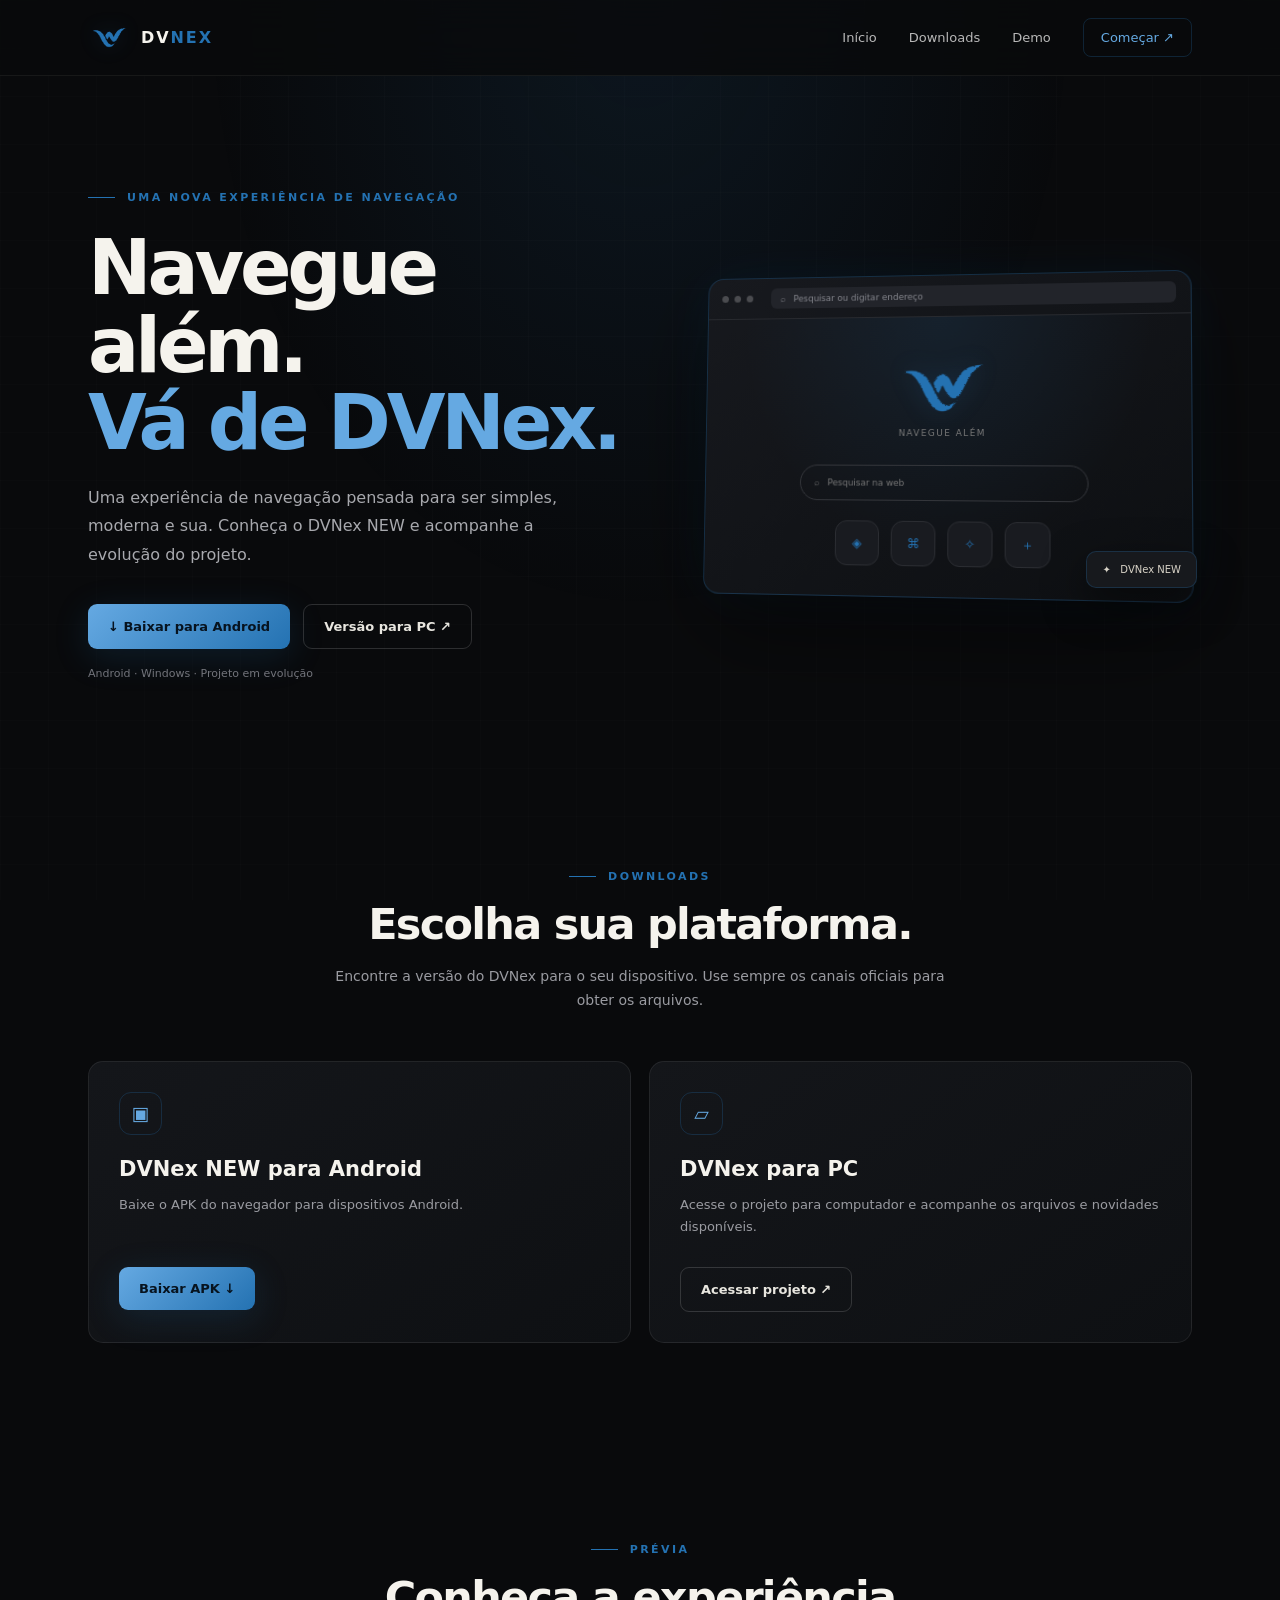
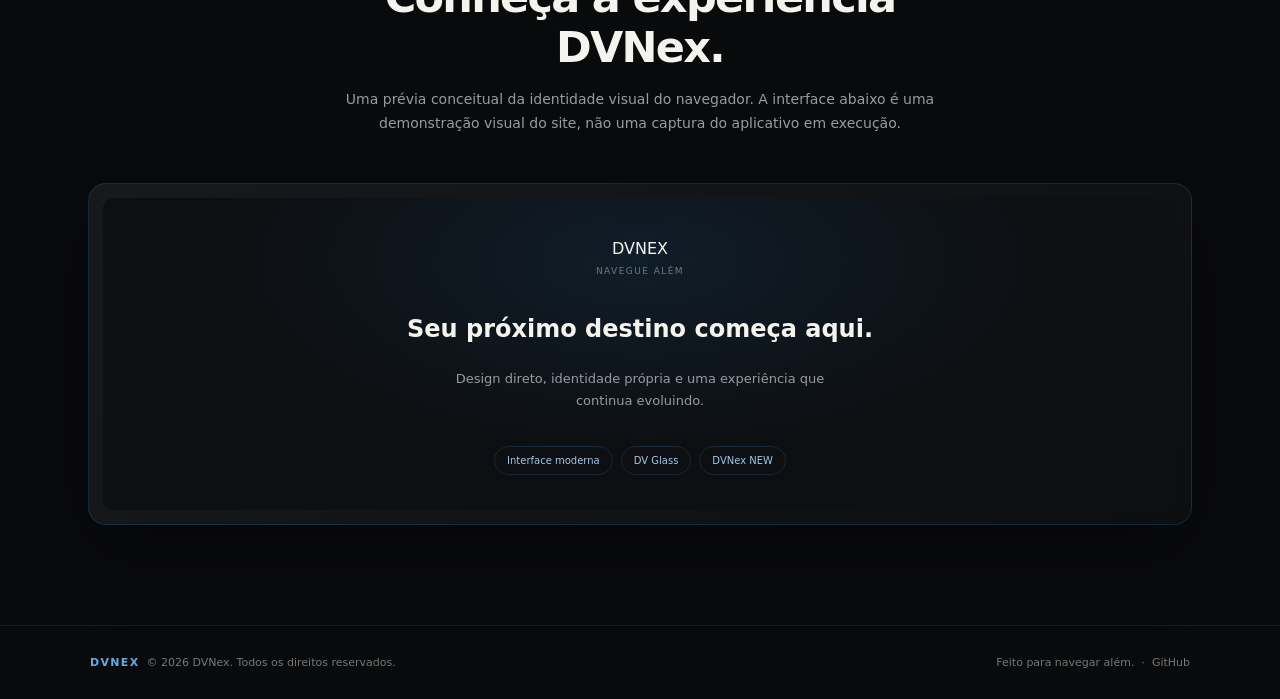
==== commit e077ba58: "Use official DVNex logo and blue brand palette" ====
--- a/index.html
+++ b/index.html
@@ -7,14 +7,14 @@
 <meta name="description" content="DVNex — navegue com liberdade. Conheça o DVNex NEW para Android e Windows.">
 <title>DVNex — Navegue além</title>
 <style>
-:root{color-scheme:dark;--bg:#090a0c;--panel:#111317;--line:rgba(226,190,105,.18);--gold:#d8b66b;--gold2:#f0d99e;--muted:#9a9ba1;--white:#f5f3ed}
+:root{color-scheme:dark;--bg:#090a0c;--panel:#111317;--line:rgba(36,114,178,.26);--gold:#2472b2;--gold2:#65a9e2;--muted:#9a9ba1;--white:#f5f3ed}
 *{box-sizing:border-box}html{scroll-behavior:smooth;scroll-padding-top:90px}body{margin:0;background:var(--bg);color:var(--white);font-family:Inter,ui-sans-serif,system-ui,-apple-system,"Segoe UI",sans-serif;overflow-x:hidden}a{color:inherit;text-decoration:none}button{font:inherit}
-body:before{content:"";position:fixed;inset:0;pointer-events:none;z-index:-1;background:radial-gradient(ellipse at 50% 0,rgba(193,151,67,.11),transparent 48%),linear-gradient(rgba(255,255,255,.012) 1px,transparent 1px),linear-gradient(90deg,rgba(255,255,255,.012) 1px,transparent 1px);background-size:auto,48px 48px,48px 48px}
-header{height:76px;position:sticky;top:0;z-index:10;background:rgba(9,10,12,.82);backdrop-filter:blur(18px);border-bottom:1px solid rgba(255,255,255,.06)}.nav{max-width:1160px;height:100%;margin:auto;padding:0 28px;display:flex;align-items:center;justify-content:space-between}.brand{display:flex;align-items:center;gap:11px;font-weight:750;letter-spacing:.12em}.brand-mark{width:32px;height:32px;border:1px solid var(--gold);border-radius:10px;display:grid;place-items:center;color:var(--gold2);font-family:Georgia,serif;font-size:22px;box-shadow:0 0 24px rgba(216,182,107,.12)}.brand span:last-child{font-size:16px}.brand em{font-style:normal;color:var(--gold)}nav{display:flex;gap:32px;align-items:center}nav a{font-size:13px;color:#b8b8b8;transition:.2s}nav a:hover{color:var(--gold2)}.nav-cta{padding:11px 17px;border:1px solid var(--line);border-radius:8px;color:var(--gold2)}
-.hero{min-height:690px;max-width:1160px;margin:auto;padding:115px 28px 90px;display:grid;grid-template-columns:1.05fr .95fr;align-items:center;gap:50px}.eyebrow{color:var(--gold);font-size:11px;font-weight:700;letter-spacing:.22em;text-transform:uppercase;display:flex;align-items:center;gap:12px}.eyebrow:before{content:"";width:27px;height:1px;background:var(--gold)}h1{font-size:clamp(48px,6vw,76px);line-height:1.02;letter-spacing:-.055em;margin:25px 0 22px;font-weight:650}h1 span{color:var(--gold2)}.lead{max-width:490px;color:#a8a9ae;font-size:16px;line-height:1.8}.actions{display:flex;gap:13px;flex-wrap:wrap;margin-top:34px}.btn{display:inline-flex;align-items:center;justify-content:center;gap:10px;padding:14px 20px;border-radius:9px;font-size:13px;font-weight:700;transition:transform .2s,background .2s}.btn:hover{transform:translateY(-3px)}.primary{background:linear-gradient(135deg,#f0d99e,#c69b4d);color:#17130b;box-shadow:0 8px 35px rgba(198,155,77,.16)}.secondary{border:1px solid rgba(255,255,255,.15);color:#e8e6df}.note{margin-top:18px;color:#72747b;font-size:11px}
-.visual{position:relative;min-height:390px;display:grid;place-items:center}.orb{position:absolute;width:310px;height:310px;border-radius:50%;background:radial-gradient(circle,rgba(204,165,85,.16),rgba(204,165,85,.035) 52%,transparent 70%);filter:blur(5px)}.browser{position:relative;width:min(100%,490px);border:1px solid rgba(222,188,112,.27);border-radius:16px;background:linear-gradient(145deg,#17191e,#0d0f12);box-shadow:0 35px 100px rgba(0,0,0,.55),0 0 55px rgba(194,151,66,.08);overflow:hidden;transform:perspective(1000px) rotateY(-7deg) rotateX(3deg)}.browser-top{height:42px;border-bottom:1px solid #282a2f;display:flex;align-items:center;padding:0 14px;gap:6px}.dot{width:7px;height:7px;border-radius:50%;background:#4a4b4f}.address{margin-left:13px;background:#22242a;border-radius:6px;height:21px;flex:1;color:#85868d;font-size:9px;display:flex;align-items:center;padding:0 10px}.screen{height:280px;padding:27px 25px;background:radial-gradient(ellipse at 50% 0,rgba(208,171,97,.09),transparent 60%)}.screen-logo{text-align:center;color:var(--gold2);font-family:Georgia,serif;font-size:34px;letter-spacing:.16em;margin:14px 0 5px}.screen-sub{text-align:center;font-size:9px;color:#777;margin-bottom:27px;letter-spacing:.16em}.search{height:36px;border:1px solid #34363b;border-radius:20px;margin:0 auto 20px;max-width:290px;color:#777;font-size:9px;padding:0 14px;display:flex;align-items:center}.tiles{display:flex;justify-content:center;gap:12px}.tile{width:45px;height:45px;border-radius:12px;border:1px solid #2b2d32;background:#191b20;display:grid;place-items:center;color:var(--gold);font-size:13px}.float-tag{position:absolute;right:-5px;bottom:42px;background:#17191d;border:1px solid var(--line);padding:12px 15px;border-radius:10px;font-size:10px;color:#d8d3c7;box-shadow:0 15px 40px #0008}
-.section{padding:100px 28px;max-width:1160px;margin:auto}.section-head{text-align:center;max-width:650px;margin:0 auto 48px}.section-head h2{font-size:clamp(30px,4vw,43px);letter-spacing:-.04em;margin:16px 0}.section-head p{color:var(--muted);font-size:14px;line-height:1.7}.cards{display:grid;grid-template-columns:repeat(2,1fr);gap:18px}.card{background:linear-gradient(145deg,#14161a,#0e1013);border:1px solid rgba(255,255,255,.08);border-radius:15px;padding:30px;transition:.25s}.card:hover{border-color:var(--line);transform:translateY(-4px)}.card-icon{width:43px;height:43px;border:1px solid var(--line);border-radius:12px;display:grid;place-items:center;color:var(--gold2);font-size:19px}.card h3{font-size:21px;margin:22px 0 9px}.card p{color:var(--muted);font-size:13px;line-height:1.7;min-height:44px}.card .btn{margin-top:16px}.demo-wrap{border:1px solid var(--line);border-radius:18px;padding:14px;background:linear-gradient(135deg,#17191d,#0c0e10);box-shadow:0 25px 80px #0005}.demo-inner{min-height:300px;border-radius:11px;background:radial-gradient(ellipse at 50% 20%,rgba(209,173,99,.12),transparent 55%),#0d0f12;display:flex;flex-direction:column;align-items:center;justify-content:center;text-align:center;padding:35px}.demo-inner .screen-logo{font-size:46px}.demo-inner h3{font-size:24px;margin:12px 0}.demo-inner p{color:var(--muted);font-size:13px;max-width:420px;line-height:1.7}.demo-pills{display:flex;gap:8px;flex-wrap:wrap;justify-content:center;margin-top:20px}.demo-pills span{font-size:10px;color:#c8b98f;border:1px solid var(--line);border-radius:30px;padding:8px 12px}
-footer{border-top:1px solid rgba(255,255,255,.07);padding:30px 28px;color:#777;font-size:11px}.foot{max-width:1100px;margin:auto;display:flex;justify-content:space-between;gap:20px;flex-wrap:wrap}.foot strong{color:#c9b27d;letter-spacing:.12em}
+body:before{content:"";position:fixed;inset:0;pointer-events:none;z-index:-1;background:radial-gradient(ellipse at 50% 0,rgba(36,114,178,.12),transparent 48%),linear-gradient(rgba(255,255,255,.012) 1px,transparent 1px),linear-gradient(90deg,rgba(255,255,255,.012) 1px,transparent 1px);background-size:auto,48px 48px,48px 48px}
+header{height:76px;position:sticky;top:0;z-index:10;background:rgba(9,10,12,.82);backdrop-filter:blur(18px);border-bottom:1px solid rgba(255,255,255,.06)}.nav{max-width:1160px;height:100%;margin:auto;padding:0 28px;display:flex;align-items:center;justify-content:space-between}.brand{display:flex;align-items:center;gap:11px;font-weight:750;letter-spacing:.12em}.brand-mark{width:42px;height:auto;object-fit:contain;display:block;filter:drop-shadow(0 0 10px rgba(36,114,178,.2))}.brand span:last-child{font-size:16px}.brand em{font-style:normal;color:var(--gold)}nav{display:flex;gap:32px;align-items:center}nav a{font-size:13px;color:#b8b8b8;transition:.2s}nav a:hover{color:var(--gold2)}.nav-cta{padding:11px 17px;border:1px solid var(--line);border-radius:8px;color:var(--gold2)}
+.hero{min-height:690px;max-width:1160px;margin:auto;padding:115px 28px 90px;display:grid;grid-template-columns:1.05fr .95fr;align-items:center;gap:50px}.eyebrow{color:var(--gold);font-size:11px;font-weight:700;letter-spacing:.22em;text-transform:uppercase;display:flex;align-items:center;gap:12px}.eyebrow:before{content:"";width:27px;height:1px;background:var(--gold)}h1{font-size:clamp(48px,6vw,76px);line-height:1.02;letter-spacing:-.055em;margin:25px 0 22px;font-weight:650}h1 span{color:var(--gold2)}.lead{max-width:490px;color:#a8a9ae;font-size:16px;line-height:1.8}.actions{display:flex;gap:13px;flex-wrap:wrap;margin-top:34px}.btn{display:inline-flex;align-items:center;justify-content:center;gap:10px;padding:14px 20px;border-radius:9px;font-size:13px;font-weight:700;transition:transform .2s,background .2s}.btn:hover{transform:translateY(-3px)}.primary{background:linear-gradient(135deg,#65a9e2,#2472b2);color:#07131f;box-shadow:0 8px 35px rgba(36,114,178,.18)}.secondary{border:1px solid rgba(255,255,255,.15);color:#e8e6df}.note{margin-top:18px;color:#72747b;font-size:11px}
+.visual{position:relative;min-height:390px;display:grid;place-items:center}.orb{position:absolute;width:310px;height:310px;border-radius:50%;background:radial-gradient(circle,rgba(36,114,178,.18),rgba(36,114,178,.04) 52%,transparent 70%);filter:blur(5px)}.browser{position:relative;width:min(100%,490px);border:1px solid rgba(36,114,178,.30);border-radius:16px;background:linear-gradient(145deg,#17191e,#0d0f12);box-shadow:0 35px 100px rgba(0,0,0,.55),0 0 55px rgba(36,114,178,.10);overflow:hidden;transform:perspective(1000px) rotateY(-7deg) rotateX(3deg)}.browser-top{height:42px;border-bottom:1px solid #282a2f;display:flex;align-items:center;padding:0 14px;gap:6px}.dot{width:7px;height:7px;border-radius:50%;background:#4a4b4f}.address{margin-left:13px;background:#22242a;border-radius:6px;height:21px;flex:1;color:#85868d;font-size:9px;display:flex;align-items:center;padding:0 10px}.screen{height:280px;padding:27px 25px;background:radial-gradient(ellipse at 50% 0,rgba(36,114,178,.12),transparent 60%)}.screen-logo{width:100px;height:auto;display:block;object-fit:contain;margin:12px auto 7px;filter:drop-shadow(0 0 12px rgba(36,114,178,.20))}.screen-sub{text-align:center;font-size:9px;color:#777;margin-bottom:27px;letter-spacing:.16em}.search{height:36px;border:1px solid #34363b;border-radius:20px;margin:0 auto 20px;max-width:290px;color:#777;font-size:9px;padding:0 14px;display:flex;align-items:center}.tiles{display:flex;justify-content:center;gap:12px}.tile{width:45px;height:45px;border-radius:12px;border:1px solid #2b2d32;background:#191b20;display:grid;place-items:center;color:var(--gold);font-size:13px}.float-tag{position:absolute;right:-5px;bottom:42px;background:#17191d;border:1px solid var(--line);padding:12px 15px;border-radius:10px;font-size:10px;color:#d8d3c7;box-shadow:0 15px 40px #0008}
+.section{padding:100px 28px;max-width:1160px;margin:auto}.section-head{text-align:center;max-width:650px;margin:0 auto 48px}.section-head h2{font-size:clamp(30px,4vw,43px);letter-spacing:-.04em;margin:16px 0}.section-head p{color:var(--muted);font-size:14px;line-height:1.7}.cards{display:grid;grid-template-columns:repeat(2,1fr);gap:18px}.card{background:linear-gradient(145deg,#14161a,#0e1013);border:1px solid rgba(255,255,255,.08);border-radius:15px;padding:30px;transition:.25s}.card:hover{border-color:var(--line);transform:translateY(-4px)}.card-icon{width:43px;height:43px;border:1px solid var(--line);border-radius:12px;display:grid;place-items:center;color:var(--gold2);font-size:19px}.card h3{font-size:21px;margin:22px 0 9px}.card p{color:var(--muted);font-size:13px;line-height:1.7;min-height:44px}.card .btn{margin-top:16px}.demo-wrap{border:1px solid var(--line);border-radius:18px;padding:14px;background:linear-gradient(135deg,#17191d,#0c0e10);box-shadow:0 25px 80px #0005}.demo-inner{min-height:300px;border-radius:11px;background:radial-gradient(ellipse at 50% 20%,rgba(36,114,178,.14),transparent 55%),#0d0f12;display:flex;flex-direction:column;align-items:center;justify-content:center;text-align:center;padding:35px}.demo-inner .screen-logo{width:160px;margin:6px auto 8px}.demo-inner h3{font-size:24px;margin:12px 0}.demo-inner p{color:var(--muted);font-size:13px;max-width:420px;line-height:1.7}.demo-pills{display:flex;gap:8px;flex-wrap:wrap;justify-content:center;margin-top:20px}.demo-pills span{font-size:10px;color:#a1c8e9;border:1px solid var(--line);border-radius:30px;padding:8px 12px}
+footer{border-top:1px solid rgba(255,255,255,.07);padding:30px 28px;color:#777;font-size:11px}.foot{max-width:1100px;margin:auto;display:flex;justify-content:space-between;gap:20px;flex-wrap:wrap}.foot strong{color:#68a9df;letter-spacing:.12em}
 .reveal{opacity:0;transform:translateY(20px);transition:opacity .7s,transform .7s}.reveal.show{opacity:1;transform:none}
 @media(max-width:760px){header{height:66px}.nav{padding:0 18px}nav{gap:14px}nav a{font-size:11px}.nav-cta{display:none}.hero{grid-template-columns:1fr;padding:78px 22px 55px;gap:25px}.hero-copy{text-align:center}.eyebrow{justify-content:center}h1{font-size:54px}.lead{margin:auto}.actions{justify-content:center}.visual{min-height:320px}.browser{transform:none}.screen{height:230px}.section{padding:75px 20px}.cards{grid-template-columns:1fr}.card p{min-height:0}.float-tag{right:0;bottom:15px}.foot{justify-content:center;text-align:center}}
 @media(max-width:390px){nav{gap:9px}nav a{font-size:10px}.brand span:last-child{font-size:13px}h1{font-size:46px}}
@@ -23,14 +23,14 @@
 </head>
 <body>
 <header><div class="nav">
-<a class="brand" href="#inicio" aria-label="DVNex início"><span class="brand-mark">D</span><span>DV<span style="color:var(--gold)">NEX</span></span></a>
+<a class="brand" href="#inicio" aria-label="DVNex início"><img class="brand-mark" src="assets/dvnex-logo.png" alt=""><span>DV<span style="color:var(--gold)">NEX</span></span></a>
 <nav aria-label="Navegação principal"><a href="#inicio">Início</a><a href="#downloads">Downloads</a><a href="#demo">Demo</a><a class="nav-cta" href="#downloads">Começar ↗</a></nav>
 </div></header>
 <main>
 <section class="hero" id="inicio">
 <div class="hero-copy reveal"><div class="eyebrow">Uma nova experiência de navegação</div><h1>Navegue além.<br><span>Vá de DVNex.</span></h1><p class="lead">Uma experiência de navegação pensada para ser simples, moderna e sua. Conheça o DVNex NEW e acompanhe a evolução do projeto.</p>
 <div class="actions"><a class="btn primary" href="https://github.com/dvnex0/DVNexNEW/releases/download/Browser/DVTech.apk">↓ Baixar para Android</a><a class="btn secondary" href="https://github.com/dvnex0/DVNetPC">Versão para PC ↗</a></div><div class="note">Android · Windows · Projeto em evolução</div></div>
-<div class="visual reveal"><div class="orb"></div><div class="browser"><div class="browser-top"><i class="dot"></i><i class="dot"></i><i class="dot"></i><div class="address">⌕ &nbsp; Pesquisar ou digitar endereço</div></div><div class="screen"><div class="screen-logo">DVNEX</div><div class="screen-sub">NAVEGUE ALÉM</div><div class="search">⌕ &nbsp; Pesquisar na web</div><div class="tiles"><div class="tile">◈</div><div class="tile">⌘</div><div class="tile">✧</div><div class="tile">＋</div></div></div></div><div class="float-tag">✦ &nbsp; DVNex NEW</div></div>
+<div class="visual reveal"><div class="orb"></div><div class="browser"><div class="browser-top"><i class="dot"></i><i class="dot"></i><i class="dot"></i><div class="address">⌕ &nbsp; Pesquisar ou digitar endereço</div></div><div class="screen"><img class="screen-logo" src="assets/dvnex-logo.png" alt="Logo DVNex"><div class="screen-sub">NAVEGUE ALÉM</div><div class="search">⌕ &nbsp; Pesquisar na web</div><div class="tiles"><div class="tile">◈</div><div class="tile">⌘</div><div class="tile">✧</div><div class="tile">＋</div></div></div></div><div class="float-tag">✦ &nbsp; DVNex NEW</div></div>
 </section>
 <section class="section" id="downloads"><div class="section-head reveal"><div class="eyebrow" style="justify-content:center">Downloads</div><h2>Escolha sua plataforma.</h2><p>Encontre a versão do DVNex para o seu dispositivo. Use sempre os canais oficiais para obter os arquivos.</p></div>
 <div class="cards">
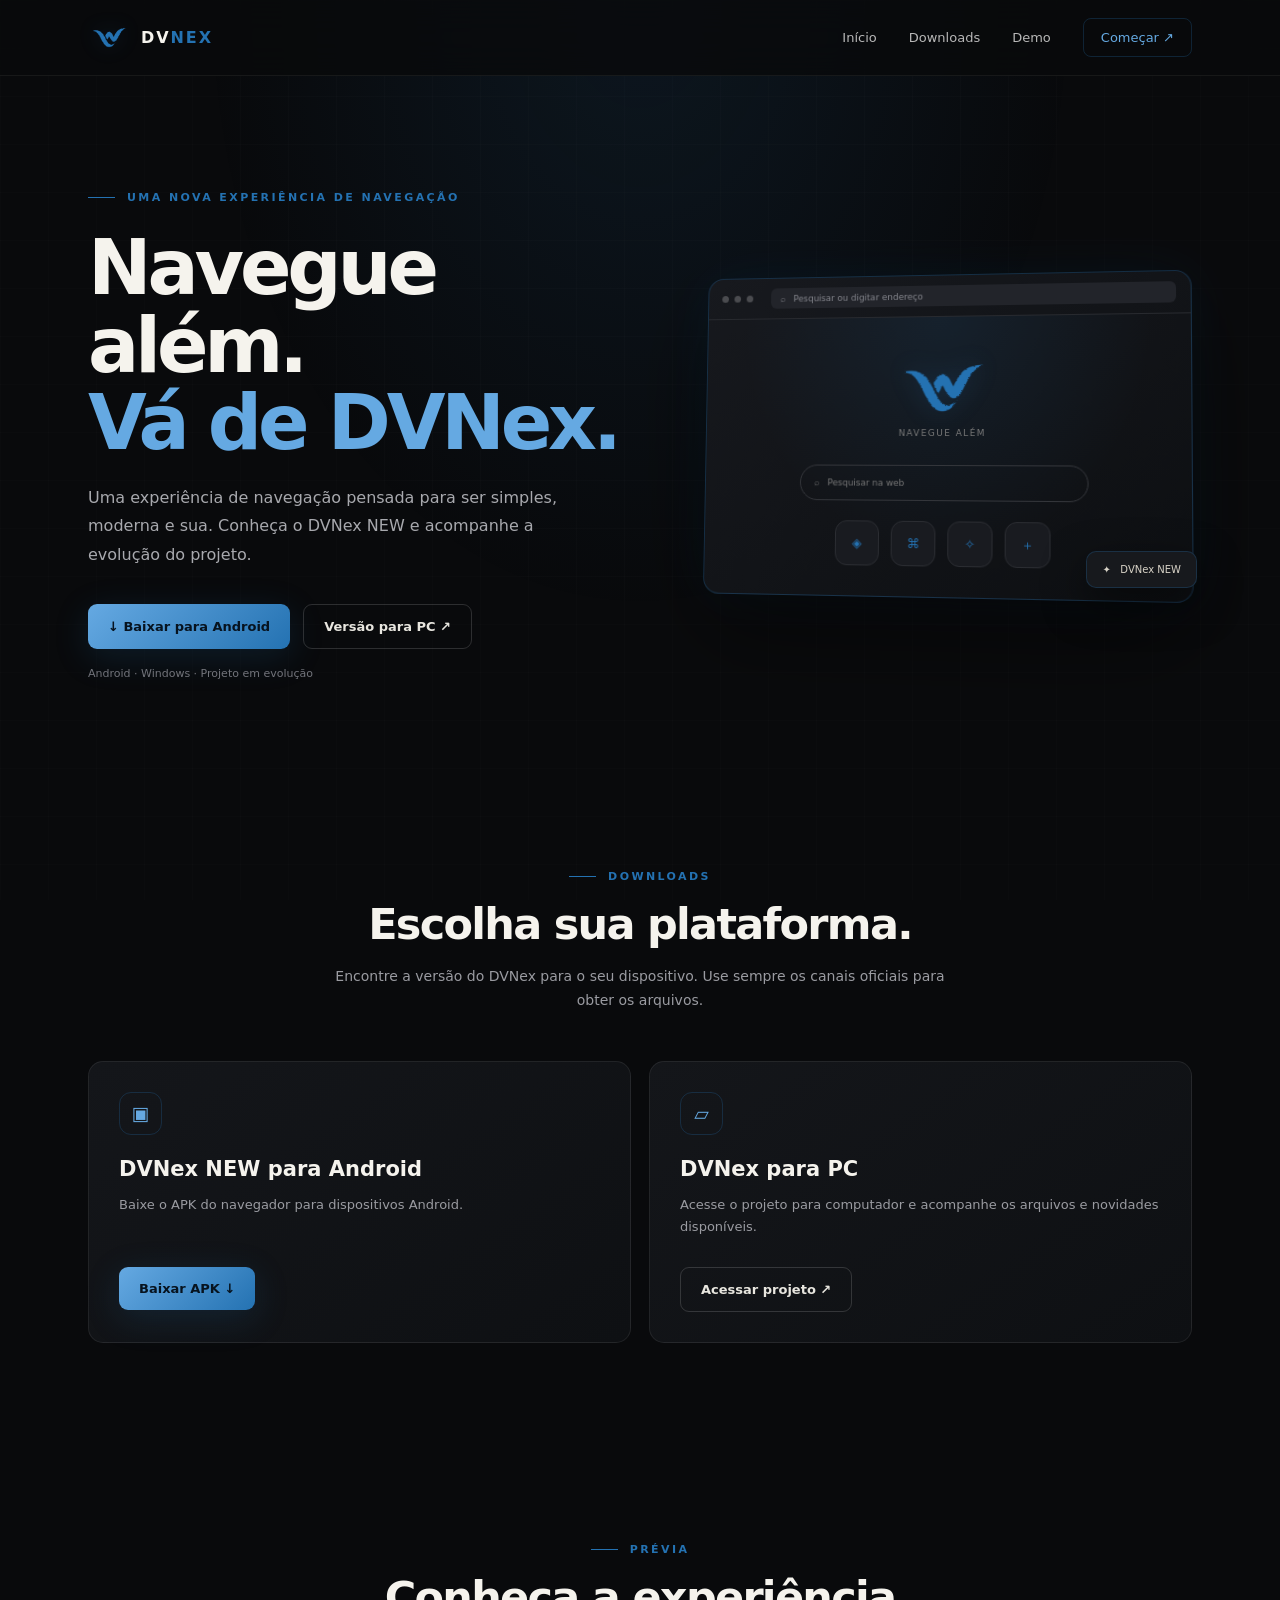
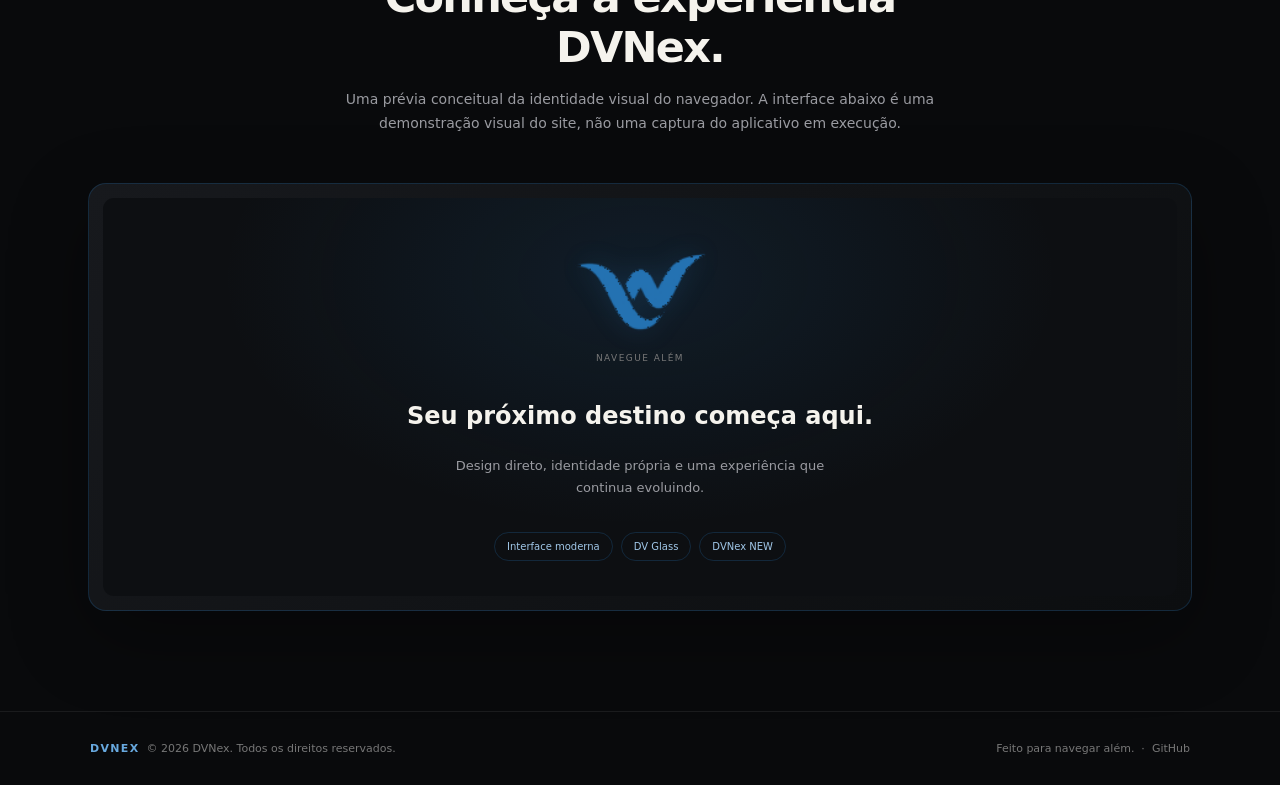
==== commit a5ca64cd: "Use official logo in DVNex demo preview" ====
--- a/index.html
+++ b/index.html
@@ -38,7 +38,7 @@
 <article class="card reveal"><div class="card-icon">▱</div><h3>DVNex para PC</h3><p>Acesse o projeto para computador e acompanhe os arquivos e novidades disponíveis.</p><a class="btn secondary" href="https://github.com/dvnex0/DVNetPC">Acessar projeto ↗</a></article>
 </div></section>
 <section class="section" id="demo"><div class="section-head reveal"><div class="eyebrow" style="justify-content:center">Prévia</div><h2>Conheça a experiência DVNex.</h2><p>Uma prévia conceitual da identidade visual do navegador. A interface abaixo é uma demonstração visual do site, não uma captura do aplicativo em execução.</p></div>
-<div class="demo-wrap reveal"><div class="demo-inner"><div class="screen-logo">DVNEX</div><div class="screen-sub">NAVEGUE ALÉM</div><h3>Seu próximo destino começa aqui.</h3><p>Design direto, identidade própria e uma experiência que continua evoluindo.</p><div class="demo-pills"><span>Interface moderna</span><span>DV Glass</span><span>DVNex NEW</span></div></div></div>
+<div class="demo-wrap reveal"><div class="demo-inner"><img class="screen-logo" src="assets/dvnex-logo.png" alt="Logo DVNex"><div class="screen-sub">NAVEGUE ALÉM</div><h3>Seu próximo destino começa aqui.</h3><p>Design direto, identidade própria e uma experiência que continua evoluindo.</p><div class="demo-pills"><span>Interface moderna</span><span>DV Glass</span><span>DVNex NEW</span></div></div></div>
 </section>
 </main>
 <footer><div class="foot"><div><strong>DVNEX</strong> &nbsp;© <span id="year"></span> DVNex. Todos os direitos reservados.</div><div>Feito para navegar além. &nbsp;·&nbsp; <a href="https://github.com/dvnex0">GitHub</a></div></div></footer>
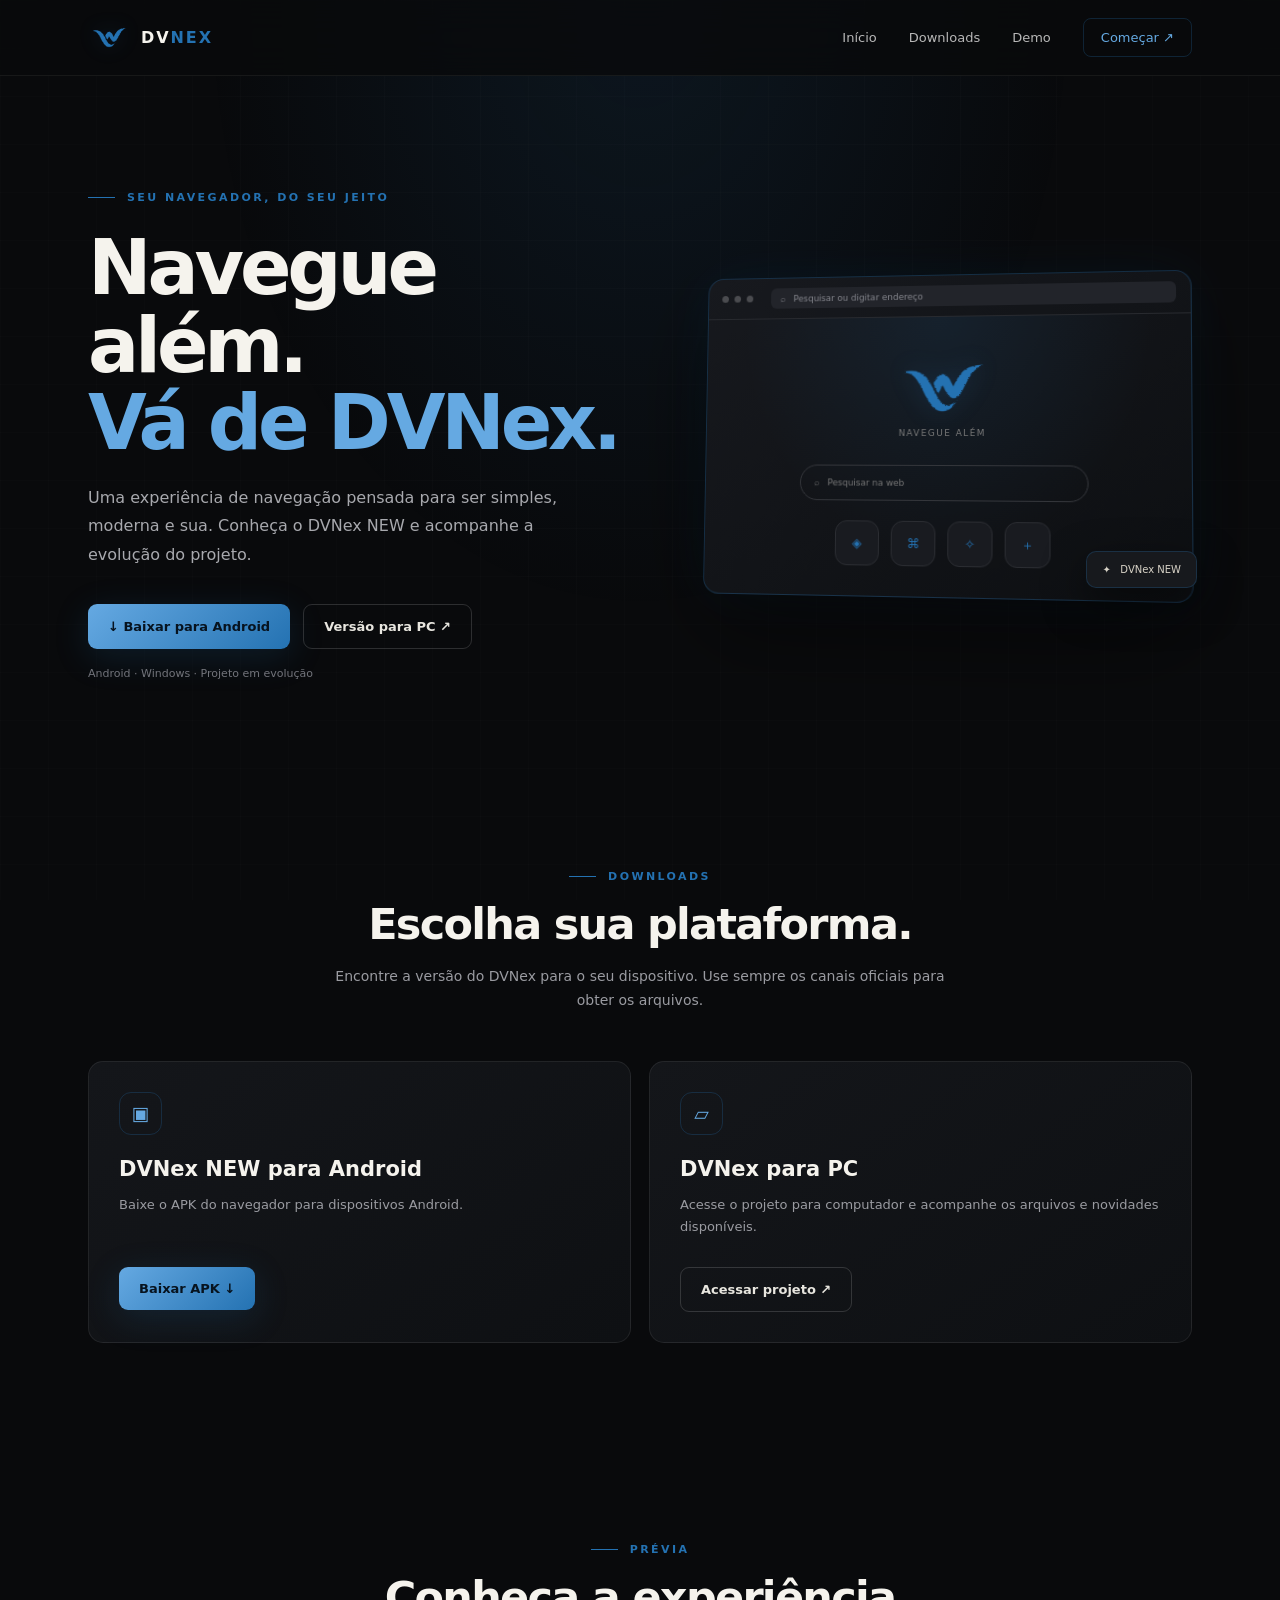
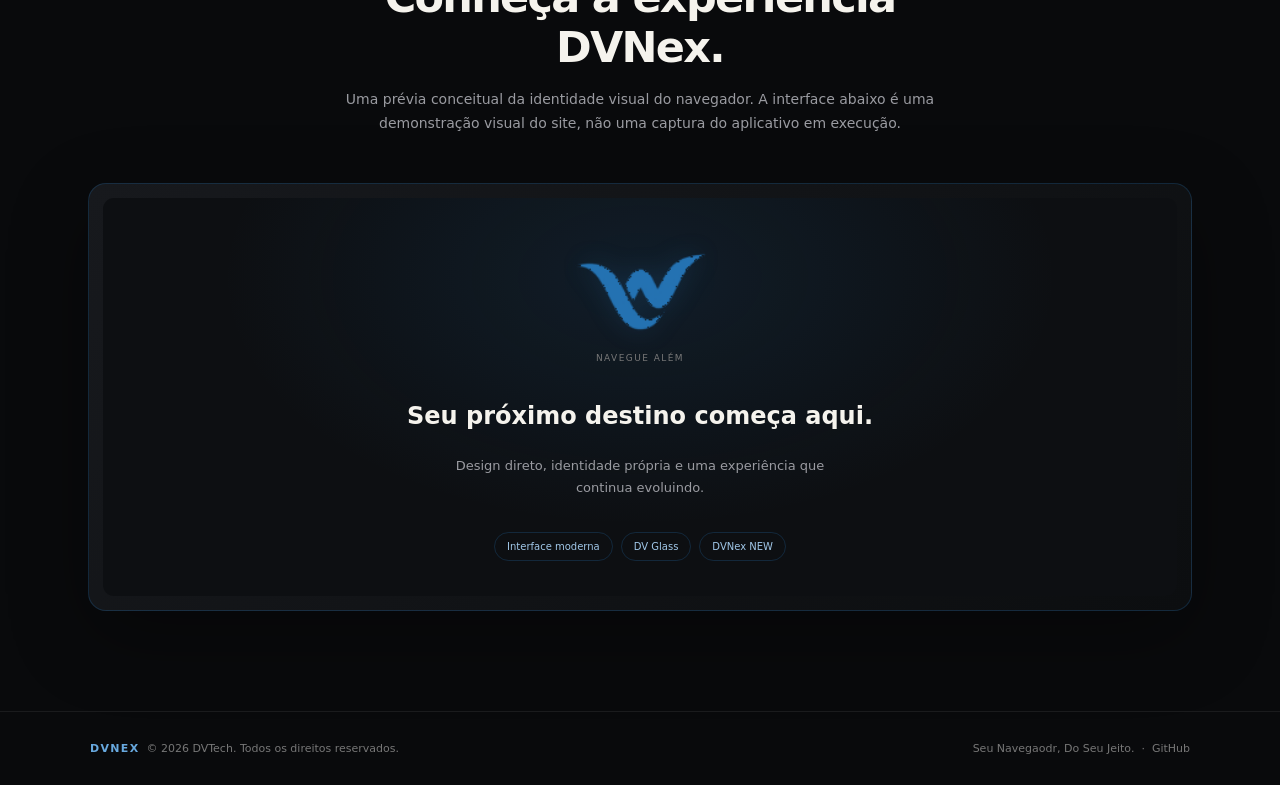
==== commit 60e571f3: "Update footer and meta description in index.html" ====
--- a/index.html
+++ b/index.html
@@ -4,7 +4,7 @@
 <meta charset="utf-8">
 <meta name="viewport" content="width=device-width,initial-scale=1">
 <meta name="theme-color" content="#090a0c">
-<meta name="description" content="DVNex — navegue com liberdade. Conheça o DVNex NEW para Android e Windows.">
+<meta name="description" content="DVNex — Seu Navegador do Seu Jeito. Conheça o DVNex NEW para Android e Windows.">
 <title>DVNex — Navegue além</title>
 <style>
 :root{color-scheme:dark;--bg:#090a0c;--panel:#111317;--line:rgba(36,114,178,.26);--gold:#2472b2;--gold2:#65a9e2;--muted:#9a9ba1;--white:#f5f3ed}
@@ -28,7 +28,7 @@
 </div></header>
 <main>
 <section class="hero" id="inicio">
-<div class="hero-copy reveal"><div class="eyebrow">Uma nova experiência de navegação</div><h1>Navegue além.<br><span>Vá de DVNex.</span></h1><p class="lead">Uma experiência de navegação pensada para ser simples, moderna e sua. Conheça o DVNex NEW e acompanhe a evolução do projeto.</p>
+<div class="hero-copy reveal"><div class="eyebrow">Seu Navegador, Do seu Jeito</div><h1>Navegue além.<br><span>Vá de DVNex.</span></h1><p class="lead">Uma experiência de navegação pensada para ser simples, moderna e sua. Conheça o DVNex NEW e acompanhe a evolução do projeto.</p>
 <div class="actions"><a class="btn primary" href="https://github.com/dvnex0/DVNexNEW/releases/download/Browser/DVTech.apk">↓ Baixar para Android</a><a class="btn secondary" href="https://github.com/dvnex0/DVNetPC">Versão para PC ↗</a></div><div class="note">Android · Windows · Projeto em evolução</div></div>
 <div class="visual reveal"><div class="orb"></div><div class="browser"><div class="browser-top"><i class="dot"></i><i class="dot"></i><i class="dot"></i><div class="address">⌕ &nbsp; Pesquisar ou digitar endereço</div></div><div class="screen"><img class="screen-logo" src="assets/dvnex-logo.png" alt="Logo DVNex"><div class="screen-sub">NAVEGUE ALÉM</div><div class="search">⌕ &nbsp; Pesquisar na web</div><div class="tiles"><div class="tile">◈</div><div class="tile">⌘</div><div class="tile">✧</div><div class="tile">＋</div></div></div></div><div class="float-tag">✦ &nbsp; DVNex NEW</div></div>
 </section>
@@ -41,10 +41,10 @@
 <div class="demo-wrap reveal"><div class="demo-inner"><img class="screen-logo" src="assets/dvnex-logo.png" alt="Logo DVNex"><div class="screen-sub">NAVEGUE ALÉM</div><h3>Seu próximo destino começa aqui.</h3><p>Design direto, identidade própria e uma experiência que continua evoluindo.</p><div class="demo-pills"><span>Interface moderna</span><span>DV Glass</span><span>DVNex NEW</span></div></div></div>
 </section>
 </main>
-<footer><div class="foot"><div><strong>DVNEX</strong> &nbsp;© <span id="year"></span> DVNex. Todos os direitos reservados.</div><div>Feito para navegar além. &nbsp;·&nbsp; <a href="https://github.com/dvnex0">GitHub</a></div></div></footer>
+<footer><div class="foot"><div><strong>DVNEX</strong> &nbsp;© <span id="year"></span> DVTech. Todos os direitos reservados.</div><div>Seu Navegaodr, Do Seu Jeito. &nbsp;·&nbsp; <a href="https://github.com/dvnex0">GitHub</a></div></div></footer>
 <script>
 document.getElementById('year').textContent=new Date().getFullYear();
 const observer=new IntersectionObserver(entries=>entries.forEach(entry=>{if(entry.isIntersecting){entry.target.classList.add('show');observer.unobserve(entry.target)}}),{threshold:.12});
 document.querySelectorAll('.reveal').forEach(el=>observer.observe(el));
 </script>
-</body></html>+</body></html>
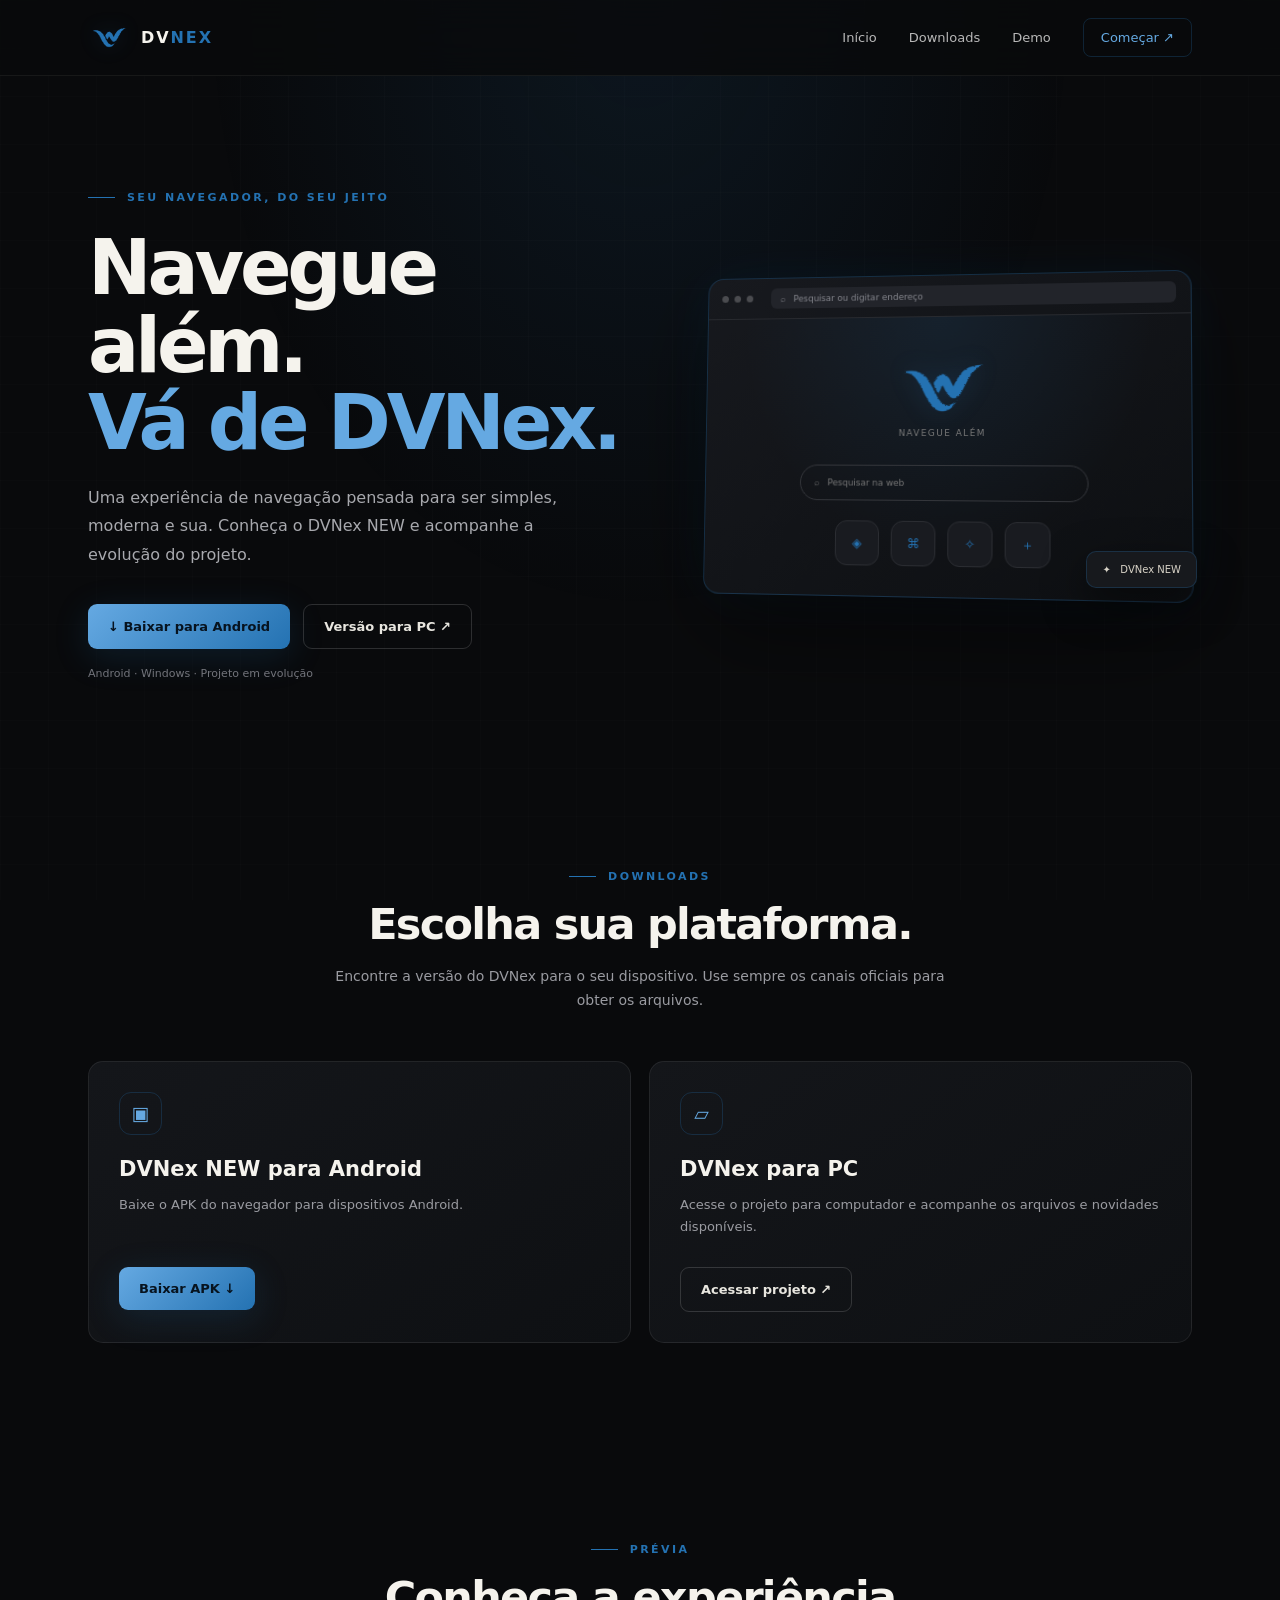
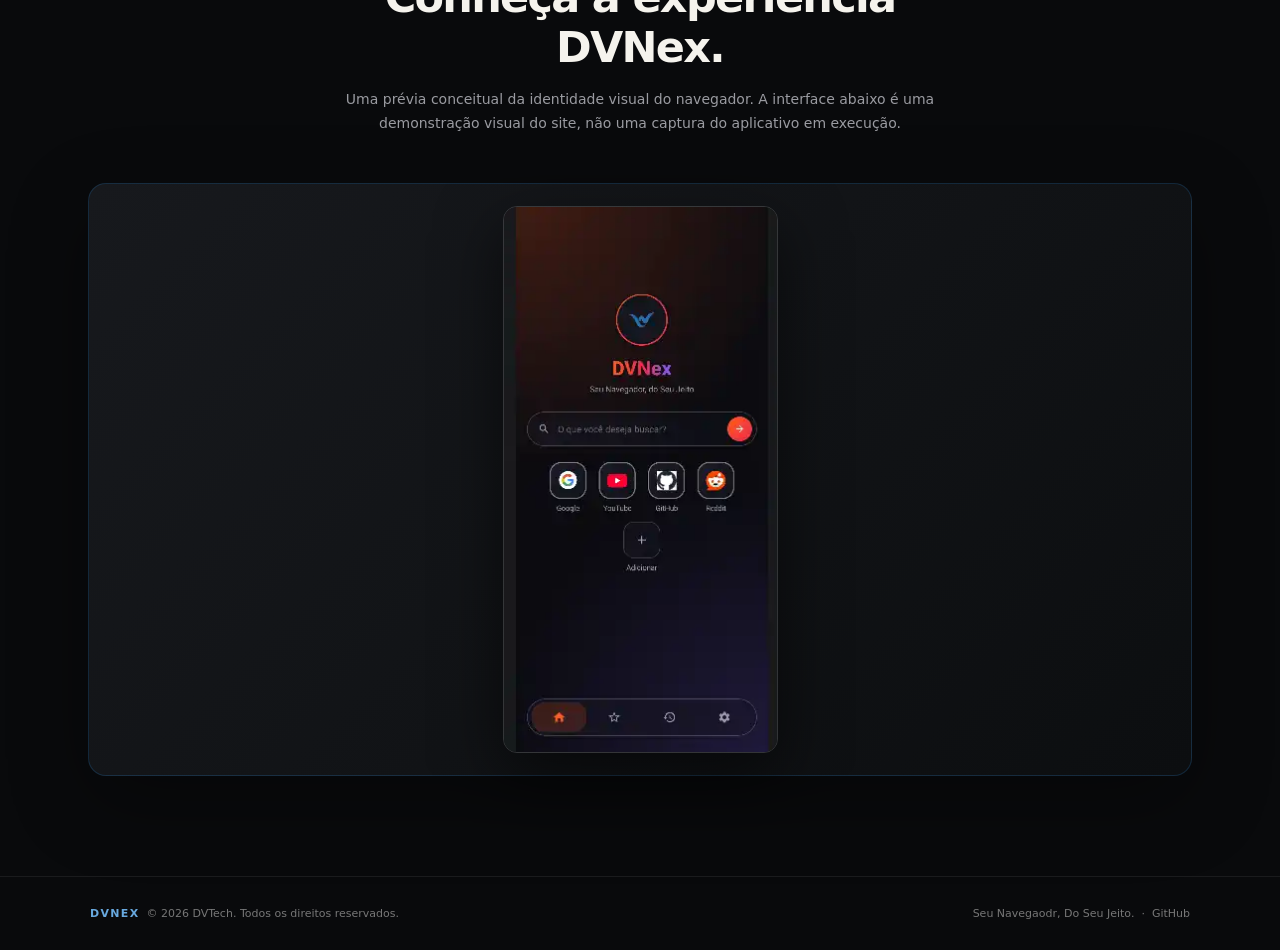
==== commit d8b48b6a: "Add real DVNex app screenshot to demo section" ====
--- a/index.html
+++ b/index.html
@@ -13,7 +13,7 @@
 header{height:76px;position:sticky;top:0;z-index:10;background:rgba(9,10,12,.82);backdrop-filter:blur(18px);border-bottom:1px solid rgba(255,255,255,.06)}.nav{max-width:1160px;height:100%;margin:auto;padding:0 28px;display:flex;align-items:center;justify-content:space-between}.brand{display:flex;align-items:center;gap:11px;font-weight:750;letter-spacing:.12em}.brand-mark{width:42px;height:auto;object-fit:contain;display:block;filter:drop-shadow(0 0 10px rgba(36,114,178,.2))}.brand span:last-child{font-size:16px}.brand em{font-style:normal;color:var(--gold)}nav{display:flex;gap:32px;align-items:center}nav a{font-size:13px;color:#b8b8b8;transition:.2s}nav a:hover{color:var(--gold2)}.nav-cta{padding:11px 17px;border:1px solid var(--line);border-radius:8px;color:var(--gold2)}
 .hero{min-height:690px;max-width:1160px;margin:auto;padding:115px 28px 90px;display:grid;grid-template-columns:1.05fr .95fr;align-items:center;gap:50px}.eyebrow{color:var(--gold);font-size:11px;font-weight:700;letter-spacing:.22em;text-transform:uppercase;display:flex;align-items:center;gap:12px}.eyebrow:before{content:"";width:27px;height:1px;background:var(--gold)}h1{font-size:clamp(48px,6vw,76px);line-height:1.02;letter-spacing:-.055em;margin:25px 0 22px;font-weight:650}h1 span{color:var(--gold2)}.lead{max-width:490px;color:#a8a9ae;font-size:16px;line-height:1.8}.actions{display:flex;gap:13px;flex-wrap:wrap;margin-top:34px}.btn{display:inline-flex;align-items:center;justify-content:center;gap:10px;padding:14px 20px;border-radius:9px;font-size:13px;font-weight:700;transition:transform .2s,background .2s}.btn:hover{transform:translateY(-3px)}.primary{background:linear-gradient(135deg,#65a9e2,#2472b2);color:#07131f;box-shadow:0 8px 35px rgba(36,114,178,.18)}.secondary{border:1px solid rgba(255,255,255,.15);color:#e8e6df}.note{margin-top:18px;color:#72747b;font-size:11px}
 .visual{position:relative;min-height:390px;display:grid;place-items:center}.orb{position:absolute;width:310px;height:310px;border-radius:50%;background:radial-gradient(circle,rgba(36,114,178,.18),rgba(36,114,178,.04) 52%,transparent 70%);filter:blur(5px)}.browser{position:relative;width:min(100%,490px);border:1px solid rgba(36,114,178,.30);border-radius:16px;background:linear-gradient(145deg,#17191e,#0d0f12);box-shadow:0 35px 100px rgba(0,0,0,.55),0 0 55px rgba(36,114,178,.10);overflow:hidden;transform:perspective(1000px) rotateY(-7deg) rotateX(3deg)}.browser-top{height:42px;border-bottom:1px solid #282a2f;display:flex;align-items:center;padding:0 14px;gap:6px}.dot{width:7px;height:7px;border-radius:50%;background:#4a4b4f}.address{margin-left:13px;background:#22242a;border-radius:6px;height:21px;flex:1;color:#85868d;font-size:9px;display:flex;align-items:center;padding:0 10px}.screen{height:280px;padding:27px 25px;background:radial-gradient(ellipse at 50% 0,rgba(36,114,178,.12),transparent 60%)}.screen-logo{width:100px;height:auto;display:block;object-fit:contain;margin:12px auto 7px;filter:drop-shadow(0 0 12px rgba(36,114,178,.20))}.screen-sub{text-align:center;font-size:9px;color:#777;margin-bottom:27px;letter-spacing:.16em}.search{height:36px;border:1px solid #34363b;border-radius:20px;margin:0 auto 20px;max-width:290px;color:#777;font-size:9px;padding:0 14px;display:flex;align-items:center}.tiles{display:flex;justify-content:center;gap:12px}.tile{width:45px;height:45px;border-radius:12px;border:1px solid #2b2d32;background:#191b20;display:grid;place-items:center;color:var(--gold);font-size:13px}.float-tag{position:absolute;right:-5px;bottom:42px;background:#17191d;border:1px solid var(--line);padding:12px 15px;border-radius:10px;font-size:10px;color:#d8d3c7;box-shadow:0 15px 40px #0008}
-.section{padding:100px 28px;max-width:1160px;margin:auto}.section-head{text-align:center;max-width:650px;margin:0 auto 48px}.section-head h2{font-size:clamp(30px,4vw,43px);letter-spacing:-.04em;margin:16px 0}.section-head p{color:var(--muted);font-size:14px;line-height:1.7}.cards{display:grid;grid-template-columns:repeat(2,1fr);gap:18px}.card{background:linear-gradient(145deg,#14161a,#0e1013);border:1px solid rgba(255,255,255,.08);border-radius:15px;padding:30px;transition:.25s}.card:hover{border-color:var(--line);transform:translateY(-4px)}.card-icon{width:43px;height:43px;border:1px solid var(--line);border-radius:12px;display:grid;place-items:center;color:var(--gold2);font-size:19px}.card h3{font-size:21px;margin:22px 0 9px}.card p{color:var(--muted);font-size:13px;line-height:1.7;min-height:44px}.card .btn{margin-top:16px}.demo-wrap{border:1px solid var(--line);border-radius:18px;padding:14px;background:linear-gradient(135deg,#17191d,#0c0e10);box-shadow:0 25px 80px #0005}.demo-inner{min-height:300px;border-radius:11px;background:radial-gradient(ellipse at 50% 20%,rgba(36,114,178,.14),transparent 55%),#0d0f12;display:flex;flex-direction:column;align-items:center;justify-content:center;text-align:center;padding:35px}.demo-inner .screen-logo{width:160px;margin:6px auto 8px}.demo-inner h3{font-size:24px;margin:12px 0}.demo-inner p{color:var(--muted);font-size:13px;max-width:420px;line-height:1.7}.demo-pills{display:flex;gap:8px;flex-wrap:wrap;justify-content:center;margin-top:20px}.demo-pills span{font-size:10px;color:#a1c8e9;border:1px solid var(--line);border-radius:30px;padding:8px 12px}
+.section{padding:100px 28px;max-width:1160px;margin:auto}.section-head{text-align:center;max-width:650px;margin:0 auto 48px}.section-head h2{font-size:clamp(30px,4vw,43px);letter-spacing:-.04em;margin:16px 0}.section-head p{color:var(--muted);font-size:14px;line-height:1.7}.cards{display:grid;grid-template-columns:repeat(2,1fr);gap:18px}.card{background:linear-gradient(145deg,#14161a,#0e1013);border:1px solid rgba(255,255,255,.08);border-radius:15px;padding:30px;transition:.25s}.card:hover{border-color:var(--line);transform:translateY(-4px)}.card-icon{width:43px;height:43px;border:1px solid var(--line);border-radius:12px;display:grid;place-items:center;color:var(--gold2);font-size:19px}.card h3{font-size:21px;margin:22px 0 9px}.card p{color:var(--muted);font-size:13px;line-height:1.7;min-height:44px}.card .btn{margin-top:16px}.demo-wrap{border:1px solid var(--line);border-radius:18px;padding:14px;background:linear-gradient(135deg,#17191d,#0c0e10);box-shadow:0 25px 80px #0005}.demo-shot-wrap{display:flex;align-items:center;justify-content:center;padding:22px}.demo-shot{display:block;width:min(100%,275px);height:auto;border-radius:14px;border:1px solid rgba(255,255,255,.15);box-shadow:0 22px 65px rgba(0,0,0,.55)}.demo-inner{min-height:300px;border-radius:11px;background:radial-gradient(ellipse at 50% 20%,rgba(36,114,178,.14),transparent 55%),#0d0f12;display:flex;flex-direction:column;align-items:center;justify-content:center;text-align:center;padding:35px}.demo-inner .screen-logo{width:160px;margin:6px auto 8px}.demo-inner h3{font-size:24px;margin:12px 0}.demo-inner p{color:var(--muted);font-size:13px;max-width:420px;line-height:1.7}.demo-pills{display:flex;gap:8px;flex-wrap:wrap;justify-content:center;margin-top:20px}.demo-pills span{font-size:10px;color:#a1c8e9;border:1px solid var(--line);border-radius:30px;padding:8px 12px}
 footer{border-top:1px solid rgba(255,255,255,.07);padding:30px 28px;color:#777;font-size:11px}.foot{max-width:1100px;margin:auto;display:flex;justify-content:space-between;gap:20px;flex-wrap:wrap}.foot strong{color:#68a9df;letter-spacing:.12em}
 .reveal{opacity:0;transform:translateY(20px);transition:opacity .7s,transform .7s}.reveal.show{opacity:1;transform:none}
 @media(max-width:760px){header{height:66px}.nav{padding:0 18px}nav{gap:14px}nav a{font-size:11px}.nav-cta{display:none}.hero{grid-template-columns:1fr;padding:78px 22px 55px;gap:25px}.hero-copy{text-align:center}.eyebrow{justify-content:center}h1{font-size:54px}.lead{margin:auto}.actions{justify-content:center}.visual{min-height:320px}.browser{transform:none}.screen{height:230px}.section{padding:75px 20px}.cards{grid-template-columns:1fr}.card p{min-height:0}.float-tag{right:0;bottom:15px}.foot{justify-content:center;text-align:center}}
@@ -38,7 +38,7 @@
 <article class="card reveal"><div class="card-icon">▱</div><h3>DVNex para PC</h3><p>Acesse o projeto para computador e acompanhe os arquivos e novidades disponíveis.</p><a class="btn secondary" href="https://github.com/dvnex0/DVNetPC">Acessar projeto ↗</a></article>
 </div></section>
 <section class="section" id="demo"><div class="section-head reveal"><div class="eyebrow" style="justify-content:center">Prévia</div><h2>Conheça a experiência DVNex.</h2><p>Uma prévia conceitual da identidade visual do navegador. A interface abaixo é uma demonstração visual do site, não uma captura do aplicativo em execução.</p></div>
-<div class="demo-wrap reveal"><div class="demo-inner"><img class="screen-logo" src="assets/dvnex-logo.png" alt="Logo DVNex"><div class="screen-sub">NAVEGUE ALÉM</div><h3>Seu próximo destino começa aqui.</h3><p>Design direto, identidade própria e uma experiência que continua evoluindo.</p><div class="demo-pills"><span>Interface moderna</span><span>DV Glass</span><span>DVNex NEW</span></div></div></div>
+<div class="demo-wrap demo-shot-wrap reveal"><img class="demo-shot" src="assets/dvnex-demo.webp" alt="Captura real da tela inicial do navegador DVNex"></div>
 </section>
 </main>
 <footer><div class="foot"><div><strong>DVNEX</strong> &nbsp;© <span id="year"></span> DVTech. Todos os direitos reservados.</div><div>Seu Navegaodr, Do Seu Jeito. &nbsp;·&nbsp; <a href="https://github.com/dvnex0">GitHub</a></div></div></footer>
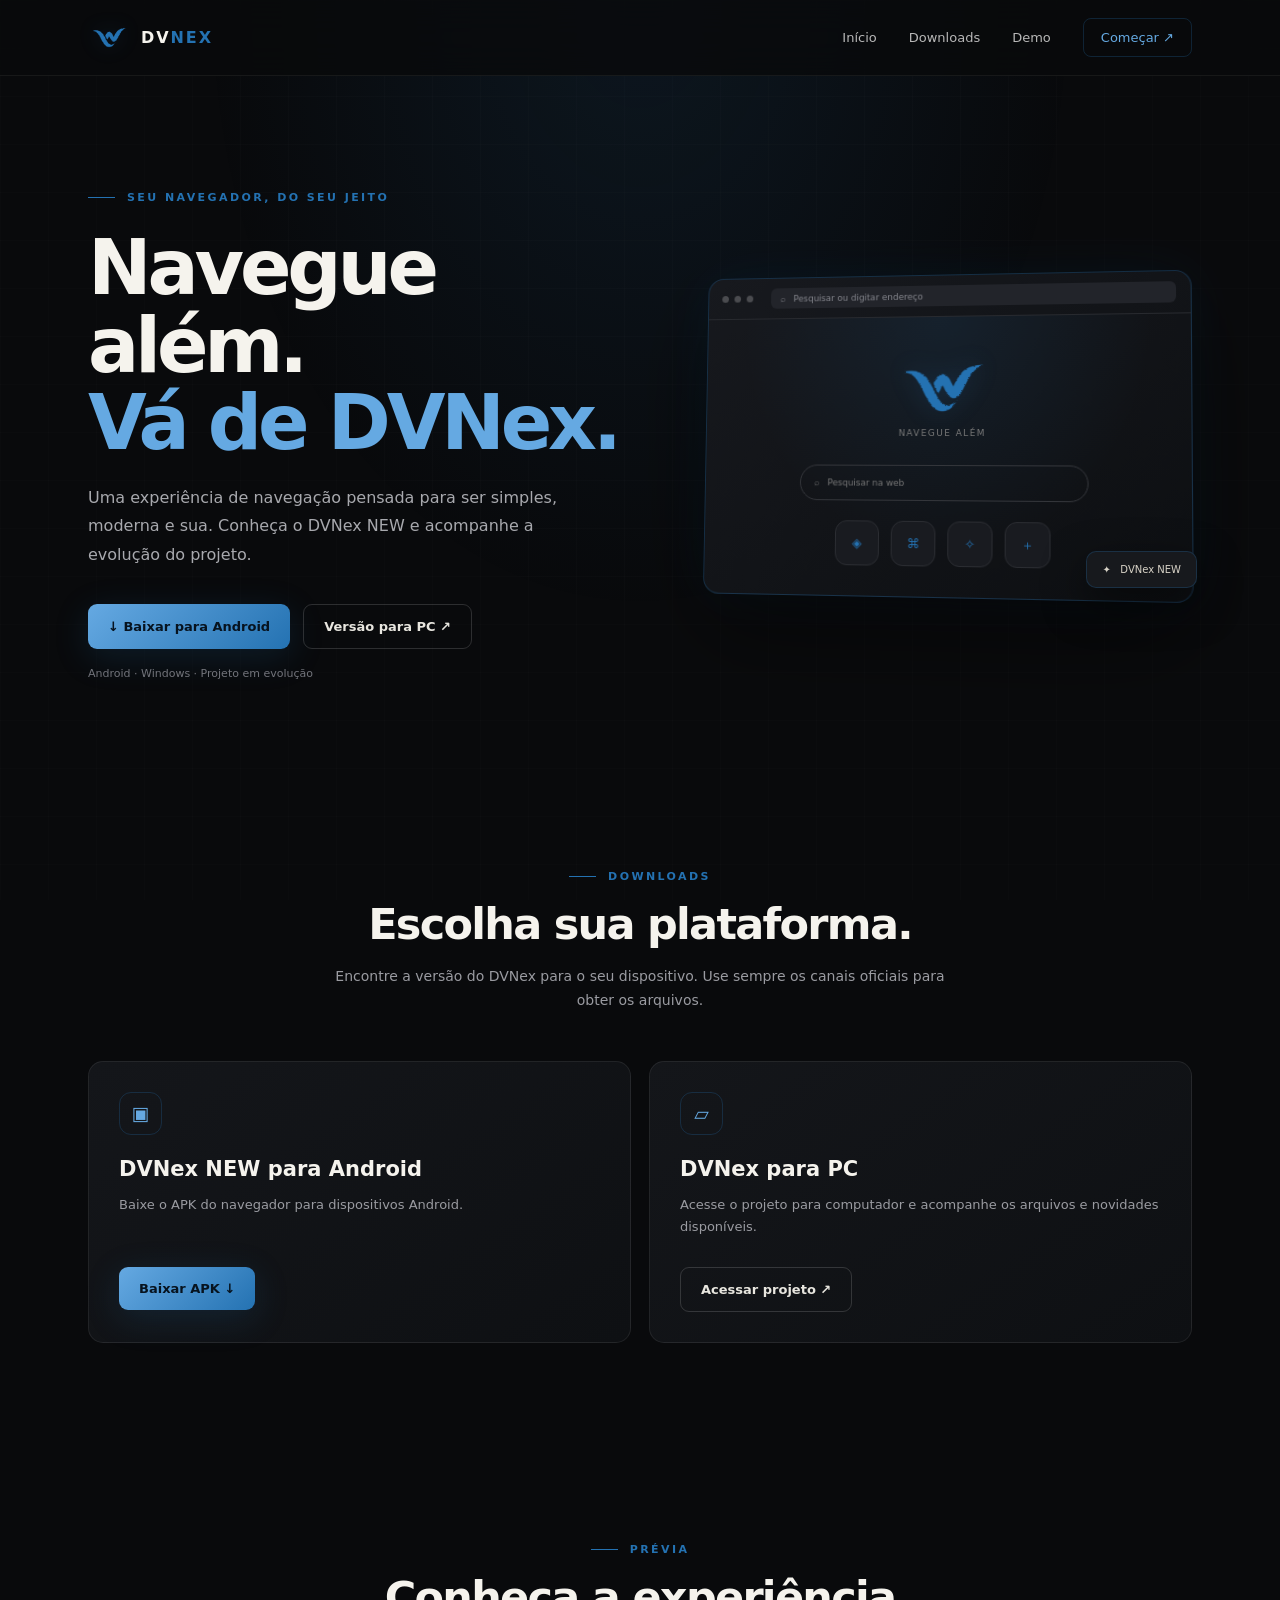
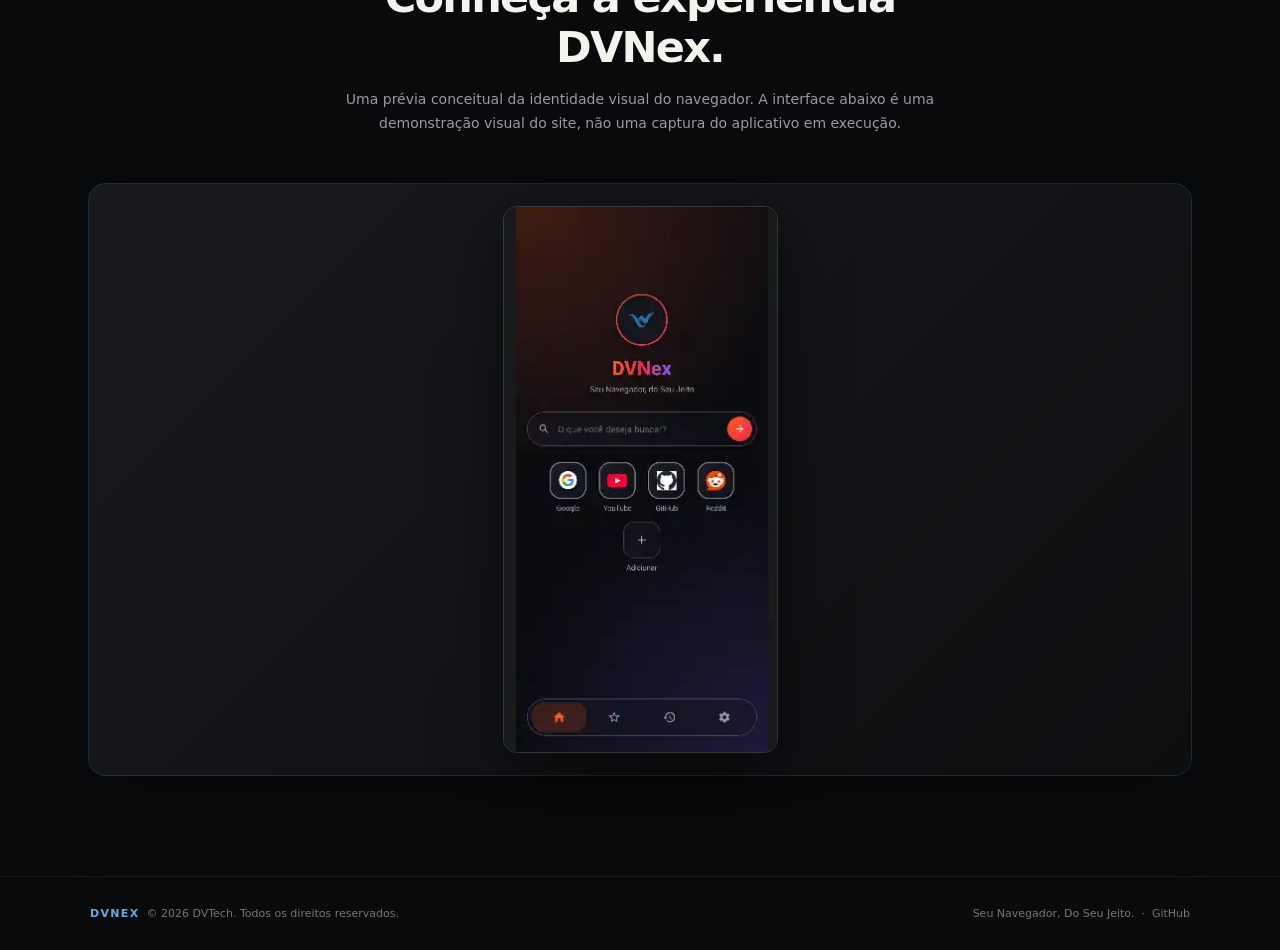
==== commit 3ff150c7: "Update index.html" ====
--- a/index.html
+++ b/index.html
@@ -41,7 +41,7 @@
 <div class="demo-wrap demo-shot-wrap reveal"><img class="demo-shot" src="assets/dvnex-demo.webp" alt="Captura real da tela inicial do navegador DVNex"></div>
 </section>
 </main>
-<footer><div class="foot"><div><strong>DVNEX</strong> &nbsp;© <span id="year"></span> DVTech. Todos os direitos reservados.</div><div>Seu Navegaodr, Do Seu Jeito. &nbsp;·&nbsp; <a href="https://github.com/dvnex0">GitHub</a></div></div></footer>
+<footer><div class="foot"><div><strong>DVNEX</strong> &nbsp;© <span id="year"></span> DVTech. Todos os direitos reservados.</div><div>Seu Navegador, Do Seu Jeito. &nbsp;·&nbsp; <a href="https://github.com/dvnex0">GitHub</a></div></div></footer>
 <script>
 document.getElementById('year').textContent=new Date().getFullYear();
 const observer=new IntersectionObserver(entries=>entries.forEach(entry=>{if(entry.isIntersecting){entry.target.classList.add('show');observer.unobserve(entry.target)}}),{threshold:.12});
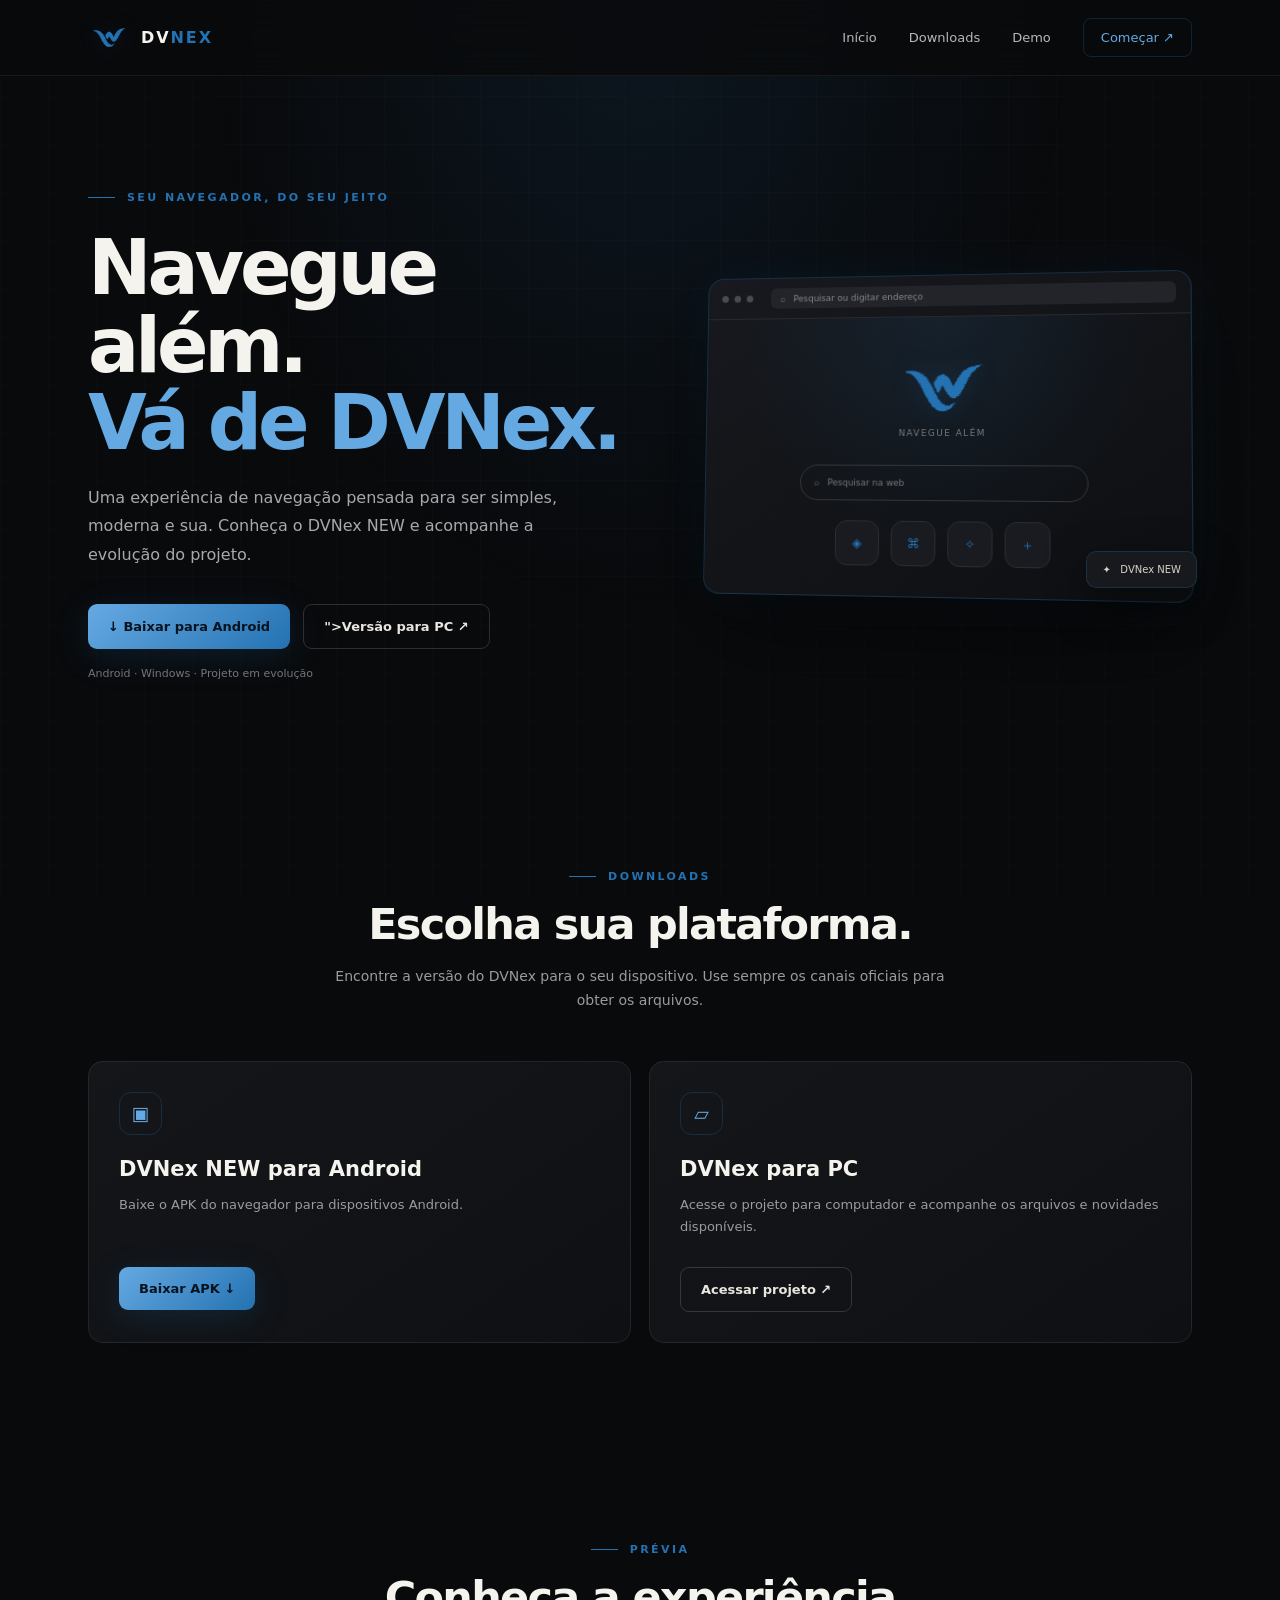
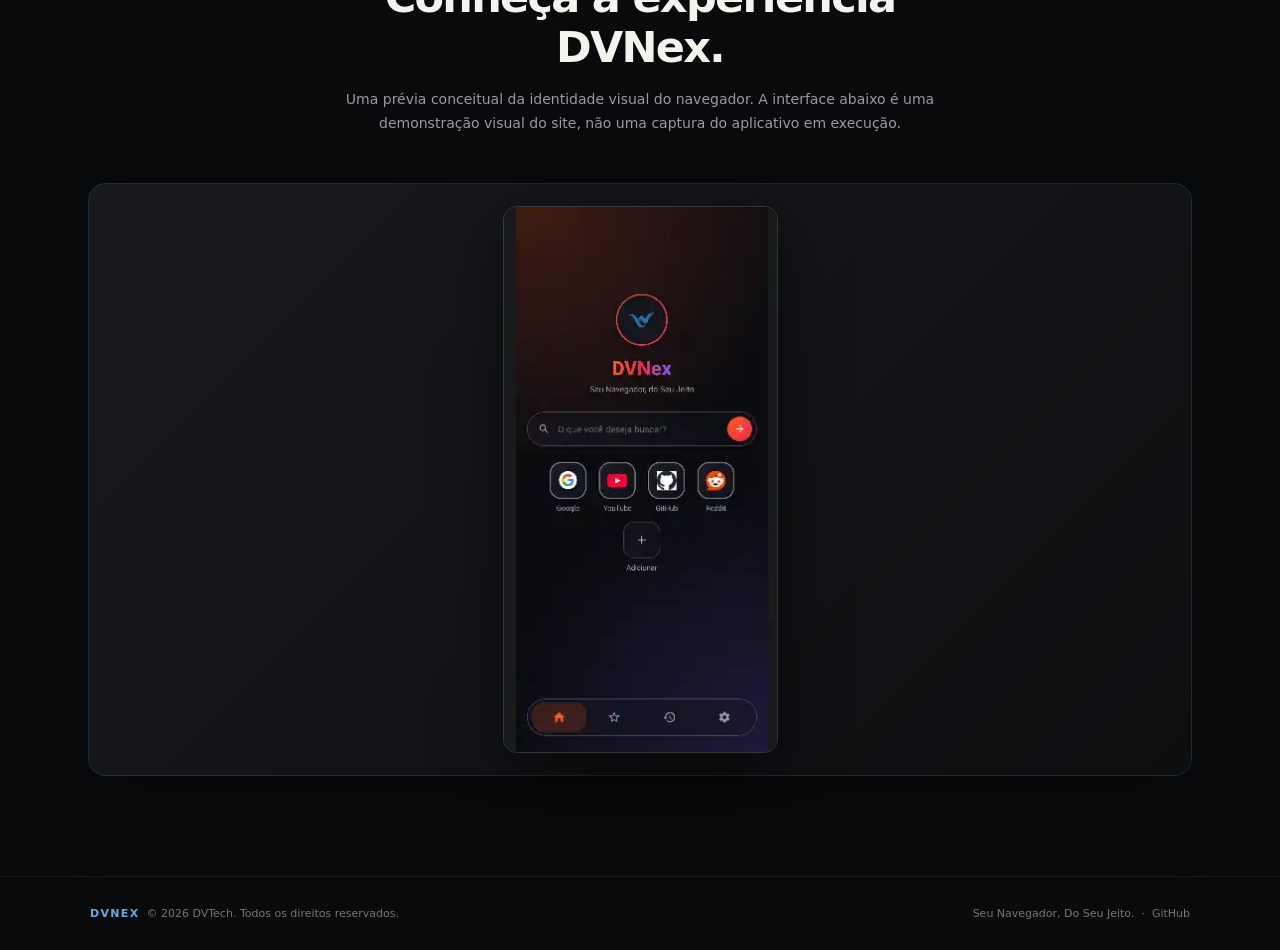
==== commit d5c02753: "Update download links for DVNex" ====
--- a/index.html
+++ b/index.html
@@ -29,12 +29,12 @@
 <main>
 <section class="hero" id="inicio">
 <div class="hero-copy reveal"><div class="eyebrow">Seu Navegador, Do seu Jeito</div><h1>Navegue além.<br><span>Vá de DVNex.</span></h1><p class="lead">Uma experiência de navegação pensada para ser simples, moderna e sua. Conheça o DVNex NEW e acompanhe a evolução do projeto.</p>
-<div class="actions"><a class="btn primary" href="https://github.com/dvnex0/DVNexNEW/releases/download/Browser/DVTech.apk">↓ Baixar para Android</a><a class="btn secondary" href="https://github.com/dvnex0/DVNetPC">Versão para PC ↗</a></div><div class="note">Android · Windows · Projeto em evolução</div></div>
+<div class="actions"><a class="btn primary" href="https://github.com/dvnex0/DVNex/releases/">↓ Baixar para Android</a><a class="btn secondary" href="https://github.com/dvnex0/DVNex/releases/">">Versão para PC ↗</a></div><div class="note">Android · Windows · Projeto em evolução</div></div>
 <div class="visual reveal"><div class="orb"></div><div class="browser"><div class="browser-top"><i class="dot"></i><i class="dot"></i><i class="dot"></i><div class="address">⌕ &nbsp; Pesquisar ou digitar endereço</div></div><div class="screen"><img class="screen-logo" src="assets/dvnex-logo.png" alt="Logo DVNex"><div class="screen-sub">NAVEGUE ALÉM</div><div class="search">⌕ &nbsp; Pesquisar na web</div><div class="tiles"><div class="tile">◈</div><div class="tile">⌘</div><div class="tile">✧</div><div class="tile">＋</div></div></div></div><div class="float-tag">✦ &nbsp; DVNex NEW</div></div>
 </section>
 <section class="section" id="downloads"><div class="section-head reveal"><div class="eyebrow" style="justify-content:center">Downloads</div><h2>Escolha sua plataforma.</h2><p>Encontre a versão do DVNex para o seu dispositivo. Use sempre os canais oficiais para obter os arquivos.</p></div>
 <div class="cards">
-<article class="card reveal"><div class="card-icon">▣</div><h3>DVNex NEW para Android</h3><p>Baixe o APK do navegador para dispositivos Android.</p><a class="btn primary" href="https://github.com/dvnex0/DVNexNEW/releases/download/Browser/DVTech.apk">Baixar APK ↓</a></article>
+<article class="card reveal"><div class="card-icon">▣</div><h3>DVNex NEW para Android</h3><p>Baixe o APK do navegador para dispositivos Android.</p><a class="btn primary" href="https://github.com/dvnex0/DVNex/releases/">Baixar APK ↓</a></article>
 <article class="card reveal"><div class="card-icon">▱</div><h3>DVNex para PC</h3><p>Acesse o projeto para computador e acompanhe os arquivos e novidades disponíveis.</p><a class="btn secondary" href="https://github.com/dvnex0/DVNetPC">Acessar projeto ↗</a></article>
 </div></section>
 <section class="section" id="demo"><div class="section-head reveal"><div class="eyebrow" style="justify-content:center">Prévia</div><h2>Conheça a experiência DVNex.</h2><p>Uma prévia conceitual da identidade visual do navegador. A interface abaixo é uma demonstração visual do site, não uma captura do aplicativo em execução.</p></div>
